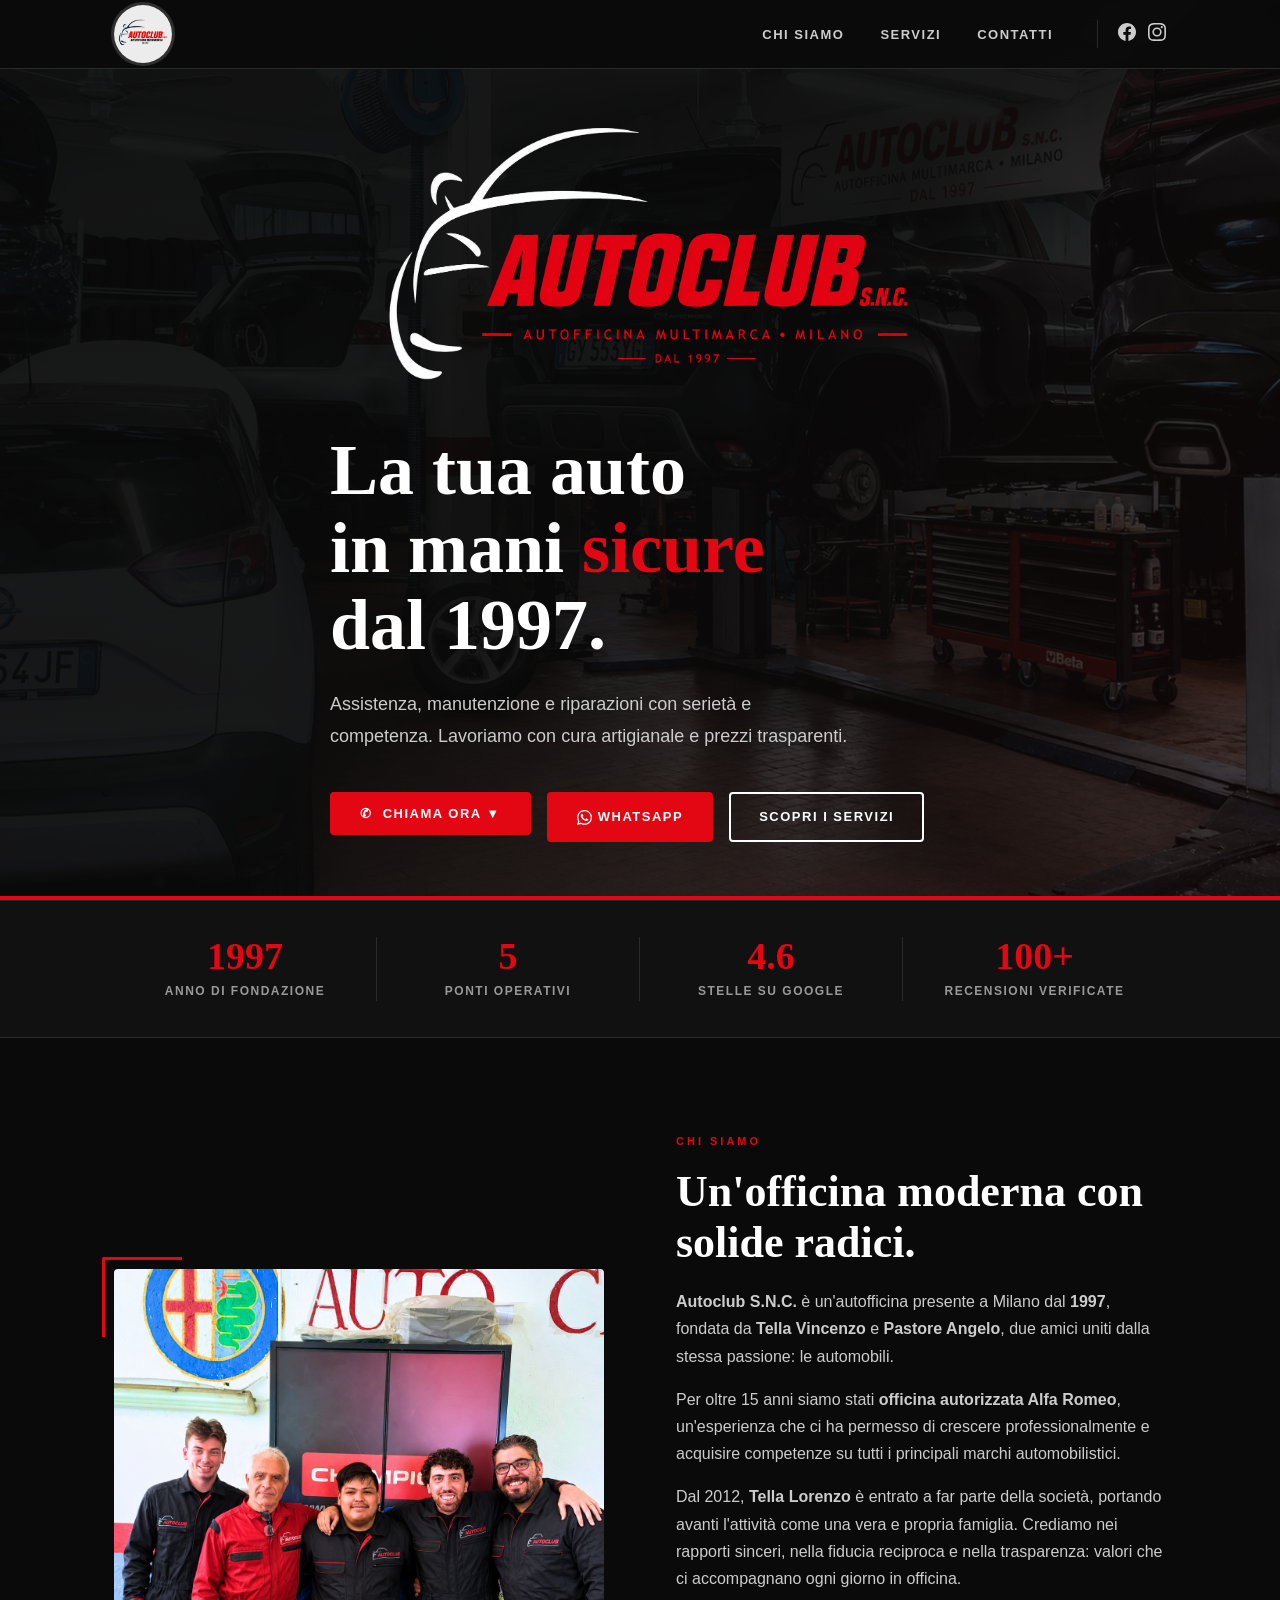
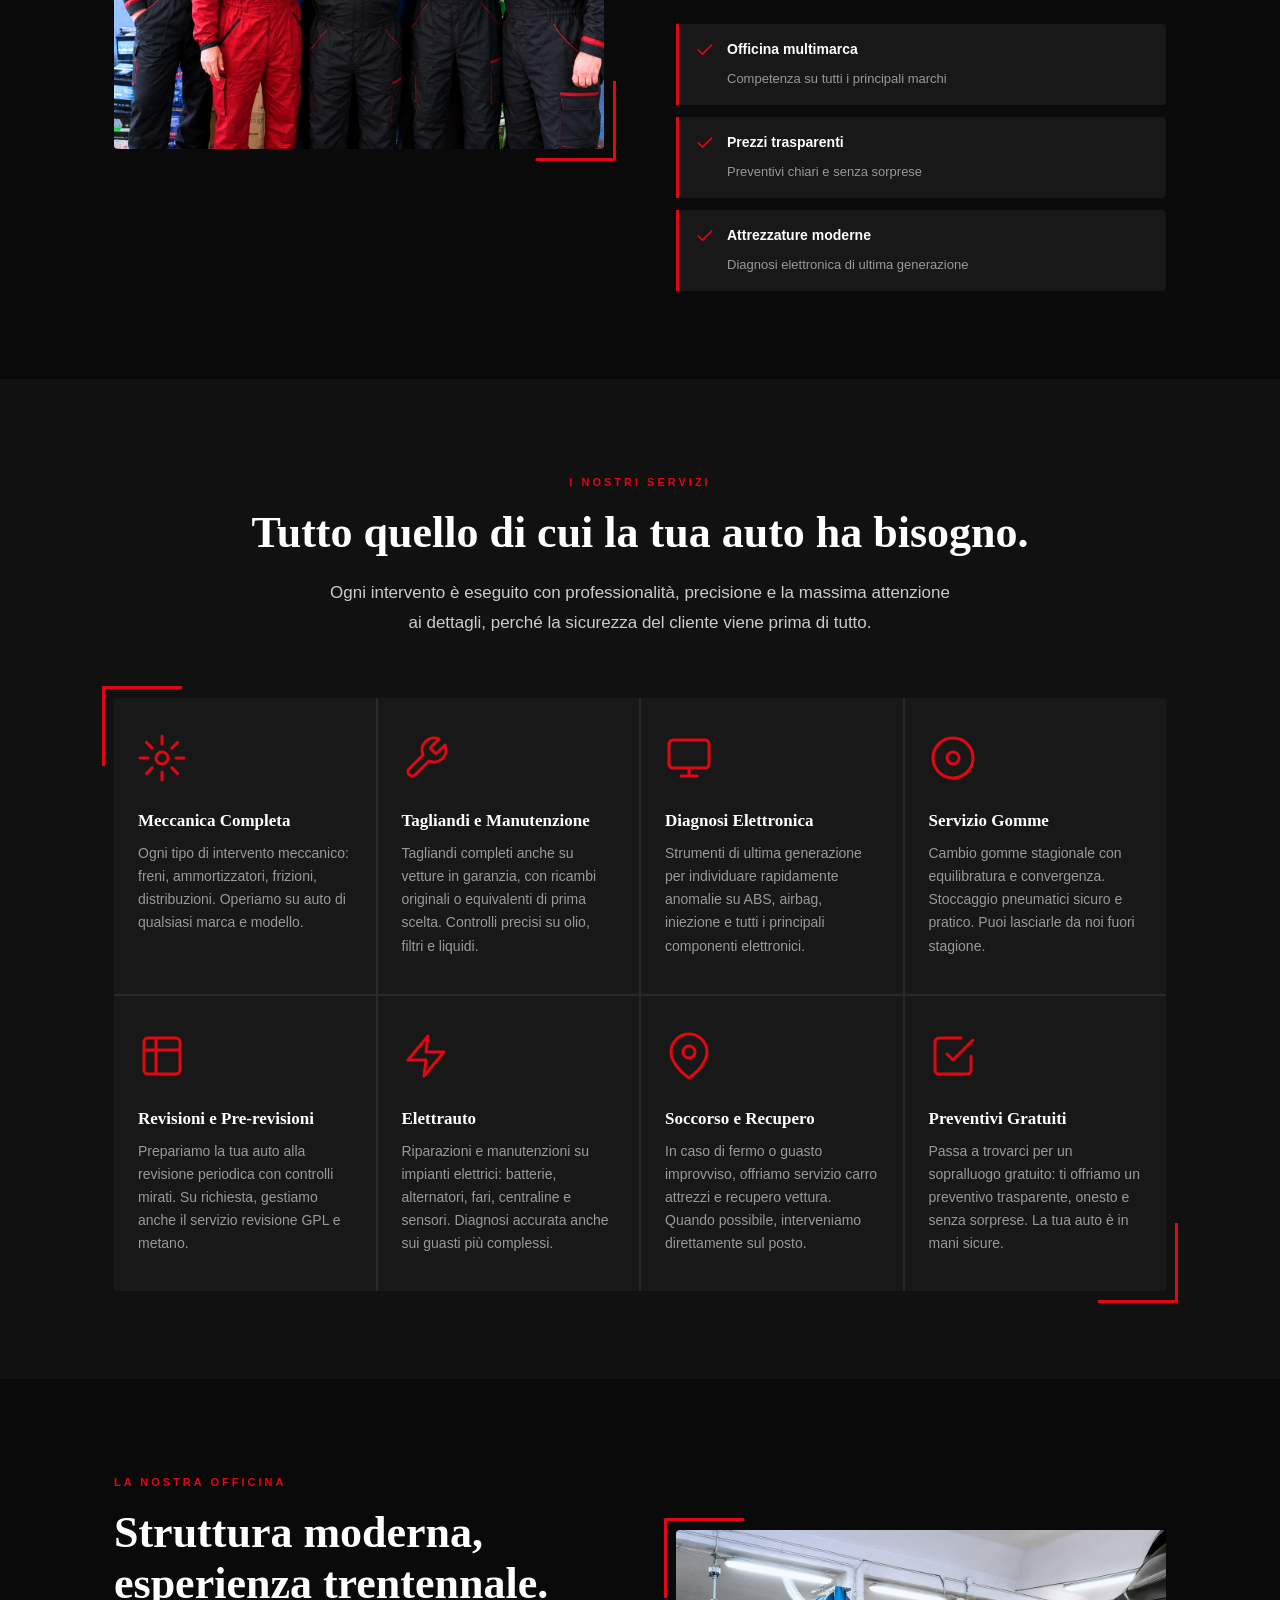
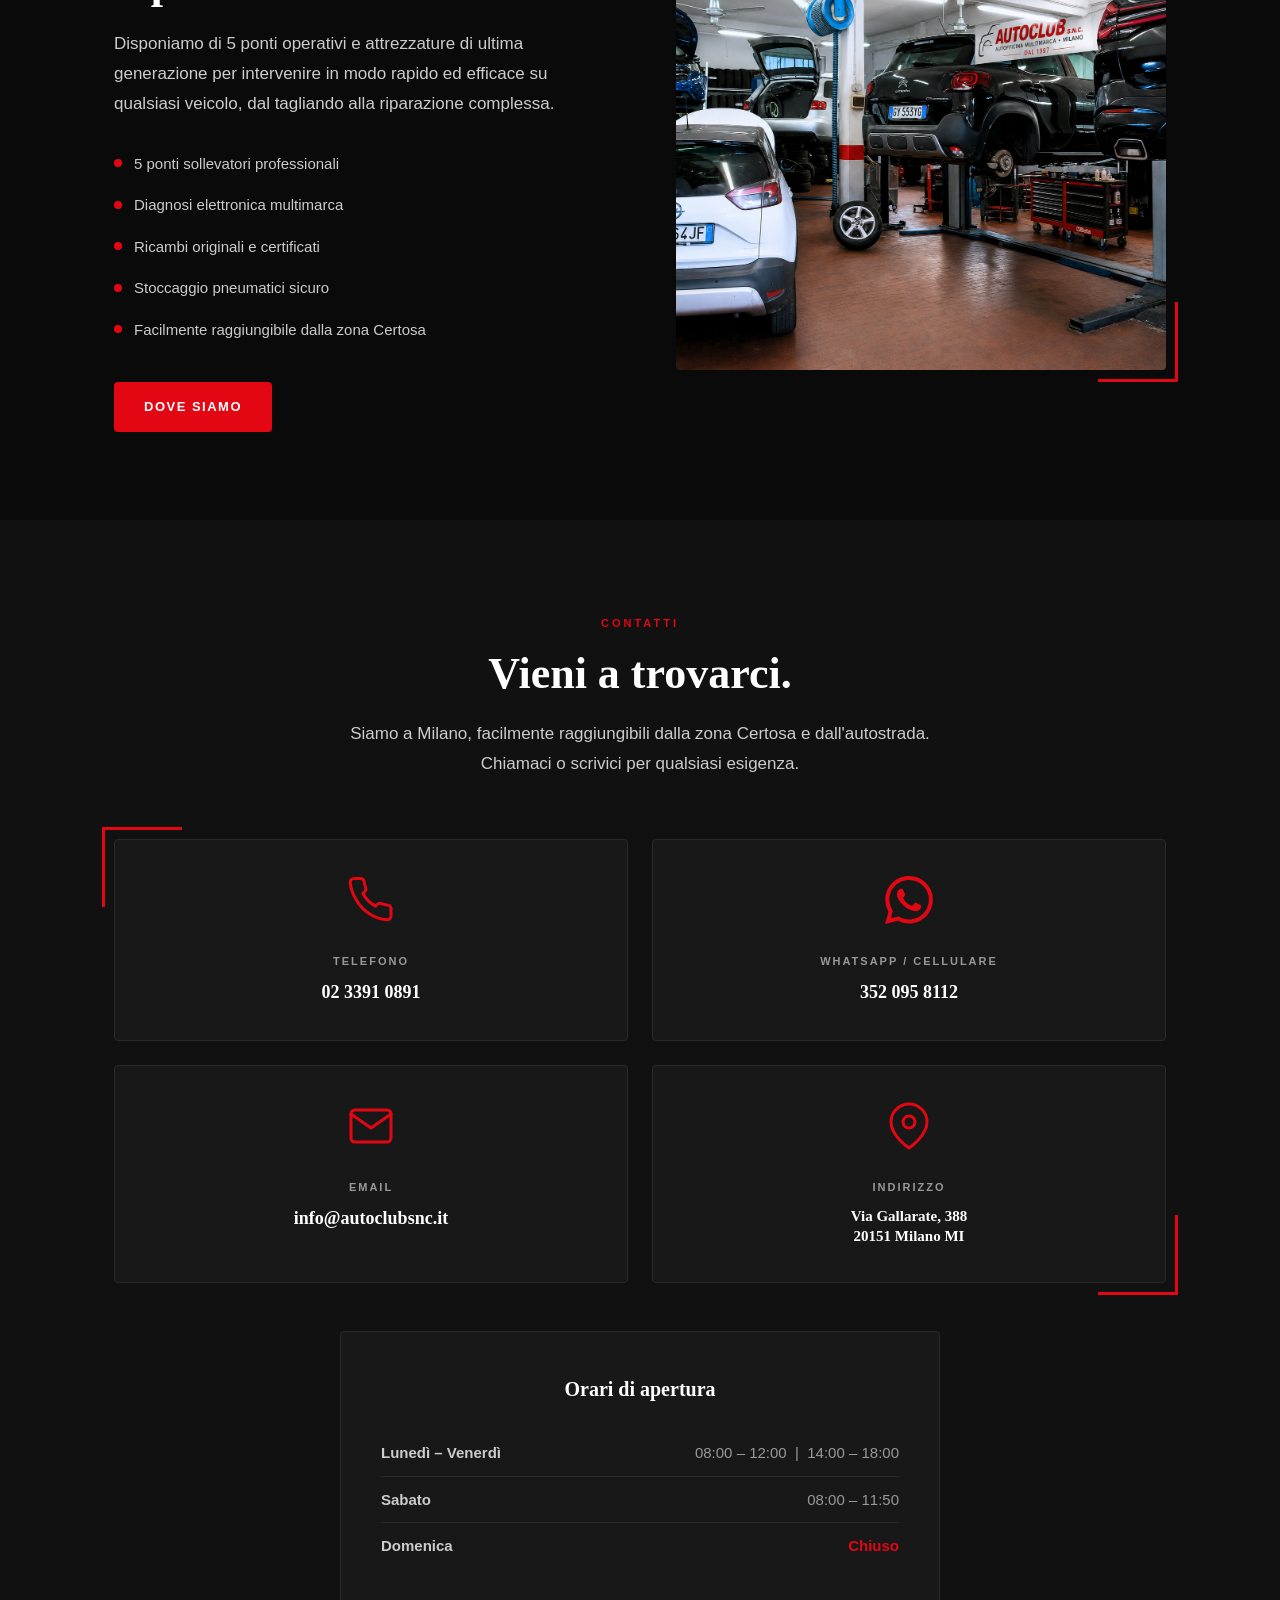
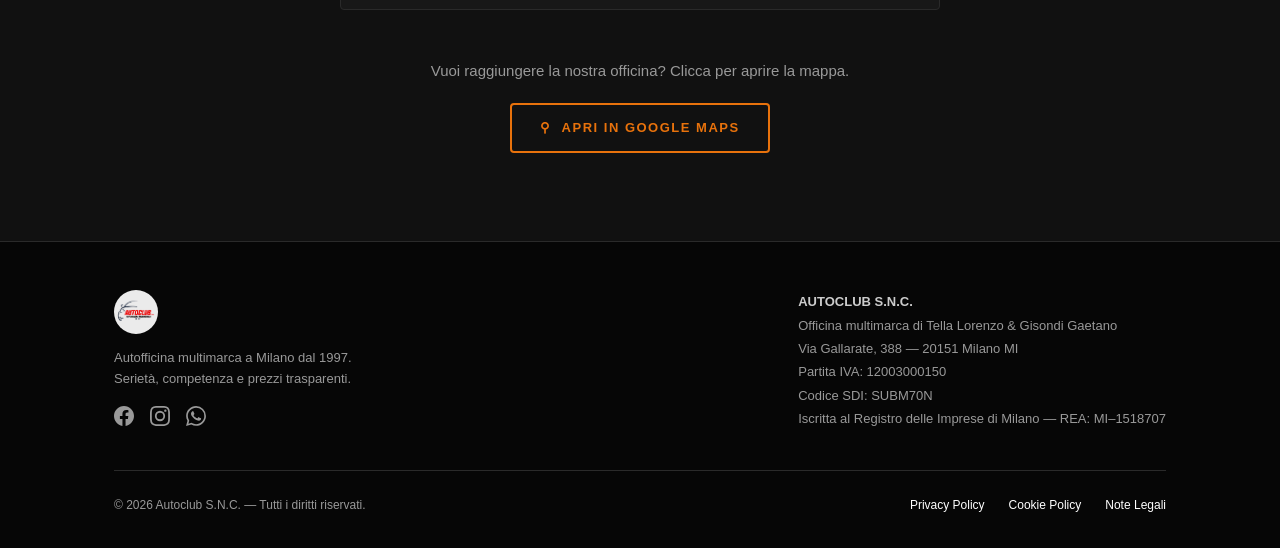
==== index.html @ 45f6fb86 "Update footer information and copyright year" ====
<!DOCTYPE html>
<html lang="it">
<head>
  <meta charset="UTF-8">
  <meta name="viewport" content="width=device-width, initial-scale=1.0">

  <meta name="description" content="Autoclub S.N.C. — Autofficina multimarca a Milano dal 1997. Meccanica, tagliandi, diagnosi elettronica, cambio gomme. Via Gallarate 388.">
  <meta name="robots" content="index, follow">

  <meta property="og:title" content="Autoclub S.N.C. — Autofficina Multimarca Milano">
  <meta property="og:description" content="Autofficina multimarca a Milano dal 1997. Tagliandi, diagnosi elettronica, revisioni e assistenza professionale.">
  <meta property="og:image" content="https://autoclubsnc.it/og-image.png">
  <meta property="og:url" content="https://autoclubsnc.it">
  <meta property="og:type" content="website">
  <meta property="og:site_name" content="Autoclub S.N.C.">

  <meta name="twitter:card" content="summary_large_image">
  <meta name="twitter:title" content="Autoclub S.N.C. — Autofficina Multimarca Milano">
  <meta name="twitter:description" content="Autofficina multimarca a Milano dal 1997. Tagliandi, diagnosi elettronica, revisioni e assistenza professionale.">
  <meta name="twitter:image" content="https://autoclubsnc.it/og-image.png">

  <title>Autoclub S.N.C. — Autofficina Multimarca Milano dal 1997</title>

  <link rel="stylesheet" href="assets/style.css">
  <link rel="icon" type="image/png" href="/favicon.png">
</head>

<body>

<!-- ===================== NAVBAR ===================== -->
<nav id="navbar">
  <div class="container nav-inner">
    <a href="#hero" class="nav-logo" aria-label="Autoclub SNC - Home">
      <img src="logo.png" alt="Autoclub SNC Logo">
    </a>
    <ul class="nav-links" id="navLinks">
      <li><a href="#chi-siamo">Chi Siamo</a></li>
      <li><a href="#servizi">Servizi</a></li>
      <li><a href="#contatti">Contatti</a></li>
      <li class="nav-social-item">
        <a href="https://www.facebook.com/autoclubsnc" target="_blank" rel="noopener noreferrer" aria-label="Facebook" class="nav-social-link">
          <svg width="18" height="18" viewBox="0 0 24 24" fill="currentColor"><path d="M24 12.073c0-6.627-5.373-12-12-12s-12 5.373-12 12c0 5.99 4.388 10.954 10.125 11.854v-8.385H7.078v-3.47h3.047V9.43c0-3.007 1.792-4.669 4.533-4.669 1.312 0 2.686.235 2.686.235v2.953H15.83c-1.491 0-1.956.925-1.956 1.874v2.25h3.328l-.532 3.47h-2.796v8.385C19.612 23.027 24 18.062 24 12.073z"/></svg>
        </a>
        <a href="https://www.instagram.com/autofficinautoclub" target="_blank" rel="noopener noreferrer" aria-label="Instagram" class="nav-social-link">
          <svg width="18" height="18" viewBox="0 0 24 24" fill="currentColor"><path d="M12 2.163c3.204 0 3.584.012 4.85.07 3.252.148 4.771 1.691 4.919 4.919.058 1.265.069 1.645.069 4.849 0 3.205-.012 3.584-.069 4.849-.149 3.225-1.664 4.771-4.919 4.919-1.266.058-1.644.07-4.85.07-3.204 0-3.584-.012-4.849-.07-3.26-.149-4.771-1.699-4.919-4.92-.058-1.265-.07-1.644-.07-4.849 0-3.204.013-3.583.07-4.849.149-3.227 1.664-4.771 4.919-4.919 1.266-.057 1.645-.069 4.849-.069zM12 0C8.741 0 8.333.014 7.053.072 2.695.272.273 2.69.073 7.052.014 8.333 0 8.741 0 12c0 3.259.014 3.668.072 4.948.2 4.358 2.618 6.78 6.98 6.98C8.333 23.986 8.741 24 12 24c3.259 0 3.668-.014 4.948-.072 4.354-.2 6.782-2.618 6.979-6.98.059-1.28.073-1.689.073-4.948 0-3.259-.014-3.667-.072-4.947-.196-4.354-2.617-6.78-6.979-6.98C15.668.014 15.259 0 12 0zm0 5.838a6.162 6.162 0 1 0 0 12.324 6.162 6.162 0 0 0 0-12.324zM12 16a4 4 0 1 1 0-8 4 4 0 0 1 0 8zm6.406-11.845a1.44 1.44 0 1 0 0 2.881 1.44 1.44 0 0 0 0-2.881z"/></svg>
        </a>
      </li>
    </ul>
    <button class="nav-toggle" id="navToggle" aria-label="Apri menu" aria-expanded="false">
      <span></span><span></span><span></span>
    </button>
  </div>
</nav>

<!-- ===================== HERO ===================== -->
<section id="hero">
  <div class="hero-bg" role="img" aria-label="Officina Autoclub SNC"></div>
  <div class="container">
    <div class="hero-content">
      <div class="hero-logo-main">
        <img src="logo_home_trasp.png" alt="Autoclub S.N.C. — Autofficina Multimarca Milano">
      </div>
      <h1 class="hero-title">
        La tua auto<br>in mani <em>sicure</em><br>dal 1997.
      </h1>
      <p class="hero-sub">
        Assistenza, manutenzione e riparazioni con serietà e competenza.
        Lavoriamo con cura artigianale e prezzi trasparenti.
      </p>
      <div class="hero-actions">
        <div class="btn-dropdown-wrap">
          <button class="btn btn-red btn-dropdown-toggle" aria-expanded="false" aria-haspopup="true">
            &#9990;&nbsp; Chiama ora &#9660;
          </button>
          <div class="btn-dropdown-menu" role="menu">
            <a href="tel:0233910891" role="menuitem">
              <svg width="14" height="14" viewBox="0 0 24 24" fill="none" stroke="currentColor" stroke-width="2"><path d="M22 16.92v3a2 2 0 0 1-2.18 2 19.79 19.79 0 0 1-8.63-3.07A19.5 19.5 0 0 1 4.69 12 19.79 19.79 0 0 1 1.61 3.39 2 2 0 0 1 3.6 1.21h3a2 2 0 0 1 2 1.72c.127.96.361 1.903.7 2.81a2 2 0 0 1-.45 2.11L7.91 8.79a16 16 0 0 0 6.29 6.29l.86-.86a2 2 0 0 1 2.11-.45c.907.339 1.85.573 2.81.7A2 2 0 0 1 22 16.92z"/></svg>
              Sede &nbsp;<span>02 3391 0891</span>
            </a>
            <a href="tel:3520958112" role="menuitem">
              <svg width="14" height="14" viewBox="0 0 24 24" fill="none" stroke="currentColor" stroke-width="2"><path d="M22 16.92v3a2 2 0 0 1-2.18 2 19.79 19.79 0 0 1-8.63-3.07A19.5 19.5 0 0 1 4.69 12 19.79 19.79 0 0 1 1.61 3.39 2 2 0 0 1 3.6 1.21h3a2 2 0 0 1 2 1.72c.127.96.361 1.903.7 2.81a2 2 0 0 1-.45 2.11L7.91 8.79a16 16 0 0 0 6.29 6.29l.86-.86a2 2 0 0 1 2.11-.45c.907.339 1.85.573 2.81.7A2 2 0 0 1 22 16.92z"/></svg>
              Cellulare &nbsp;<span>352 095 8112</span>
            </a>
          </div>
        </div>
        <a href="https://wa.me/393520958112" target="_blank" rel="noopener noreferrer" class="btn btn-red">
          <svg width="15" height="15" viewBox="0 0 24 24" fill="currentColor" style="display:inline;vertical-align:middle;margin-right:6px"><path d="M17.472 14.382c-.297-.149-1.758-.867-2.03-.967-.273-.099-.471-.148-.67.15-.197.297-.767.966-.94 1.164-.173.199-.347.223-.644.075-.297-.15-1.255-.463-2.39-1.475-.883-.788-1.48-1.761-1.653-2.059-.173-.297-.018-.458.13-.606.134-.133.298-.347.446-.52.149-.174.198-.298.298-.497.099-.198.05-.371-.025-.52-.075-.149-.669-1.612-.916-2.207-.242-.579-.487-.5-.669-.51-.173-.008-.371-.01-.57-.01-.198 0-.52.074-.792.372-.272.297-1.04 1.016-1.04 2.479 0 1.462 1.065 2.875 1.213 3.074.149.198 2.096 3.2 5.077 4.487.709.306 1.262.489 1.694.625.712.227 1.36.195 1.871.118.571-.085 1.758-.719 2.006-1.413.248-.694.248-1.289.173-1.413-.074-.124-.272-.198-.57-.347m-5.421 7.403h-.004a9.87 9.87 0 0 1-5.031-1.378l-.361-.214-3.741.982.998-3.648-.235-.374a9.86 9.86 0 0 1-1.51-5.26c.001-5.45 4.436-9.884 9.888-9.884 2.64 0 5.122 1.03 6.988 2.898a9.825 9.825 0 0 1 2.893 6.994c-.003 5.45-4.437 9.884-9.885 9.884m8.413-18.297A11.815 11.815 0 0 0 12.05 0C5.495 0 .16 5.335.157 11.892c0 2.096.547 4.142 1.588 5.945L.057 24l6.305-1.654a11.882 11.882 0 0 0 5.683 1.448h.005c6.554 0 11.89-5.335 11.893-11.893a11.821 11.821 0 0 0-3.48-8.413z"/></svg>WhatsApp
        </a>
        <a href="#servizi" class="btn btn-outline">Scopri i servizi</a>
      </div>
    </div>
  </div>
  <div class="hero-strip"></div>
</section>

<!-- ===================== STATS BAR ===================== -->
<div class="stats-bar">
  <div class="container">
    <div class="stats-grid">
      <div class="stat-item fade-in">
        <div class="stat-number">1997</div>
        <div class="stat-label">Anno di fondazione</div>
      </div>
      <div class="stat-item fade-in">
        <div class="stat-number">5</div>
        <div class="stat-label">Ponti operativi</div>
      </div>
      <div class="stat-item fade-in">
        <div class="stat-number">4.6</div>
        <div class="stat-label">Stelle su Google</div>
      </div>
      <div class="stat-item fade-in">
        <div class="stat-number">100+</div>
        <div class="stat-label">Recensioni verificate</div>
      </div>
    </div>
  </div>
</div>

<!-- ===================== CHI SIAMO ===================== -->
<section id="chi-siamo" class="section">
  <div class="container">
    <div class="chi-grid">
      <div class="chi-img fade-in">
        <img src="squadra.png" alt="Il team di Autoclub SNC" loading="lazy">
      </div>
      <div class="chi-text fade-in">
        <span class="section-label">Chi Siamo</span>
        <h2 class="section-title">Un'officina moderna con solide radici.</h2>
        <p>
          <strong>Autoclub S.N.C.</strong> è un'autofficina presente a Milano dal <strong>1997</strong>,
          fondata da <strong>Tella Vincenzo</strong> e <strong>Pastore Angelo</strong>, due amici uniti
          dalla stessa passione: le automobili.
        </p>
        <p>
          Per oltre 15 anni siamo stati <strong>officina autorizzata Alfa Romeo</strong>, un'esperienza
          che ci ha permesso di crescere professionalmente e acquisire competenze su tutti i principali
          marchi automobilistici.
        </p>
        <p>
          Dal 2012, <strong>Tella Lorenzo</strong> è entrato a far parte della società, portando avanti
          l'attività come una vera e propria famiglia. Crediamo nei rapporti sinceri, nella fiducia
          reciproca e nella trasparenza: valori che ci accompagnano ogni giorno in officina.
        </p>
        <div class="chi-highlights">
          <div class="chi-highlight">
            <svg class="servizio-icon" style="width:20px;height:20px" viewBox="0 0 24 24" fill="none" stroke="currentColor" stroke-width="2" stroke-linecap="round" stroke-linejoin="round"><polyline points="20 6 9 17 4 12"/></svg>
            <div>
              <strong>Officina multimarca</strong>
              <span>Competenza su tutti i principali marchi</span>
            </div>
          </div>
          <div class="chi-highlight">
            <svg class="servizio-icon" style="width:20px;height:20px" viewBox="0 0 24 24" fill="none" stroke="currentColor" stroke-width="2" stroke-linecap="round" stroke-linejoin="round"><polyline points="20 6 9 17 4 12"/></svg>
            <div>
              <strong>Prezzi trasparenti</strong>
              <span>Preventivi chiari e senza sorprese</span>
            </div>
          </div>
          <div class="chi-highlight">
            <svg class="servizio-icon" style="width:20px;height:20px" viewBox="0 0 24 24" fill="none" stroke="currentColor" stroke-width="2" stroke-linecap="round" stroke-linejoin="round"><polyline points="20 6 9 17 4 12"/></svg>
            <div>
              <strong>Attrezzature moderne</strong>
              <span>Diagnosi elettronica di ultima generazione</span>
            </div>
          </div>
        </div>
      </div>
    </div>
  </div>
</section>

<!-- ===================== SERVIZI ===================== -->
<section id="servizi" class="section">
  <div class="container">
    <div class="servizi-header fade-in">
      <span class="section-label">I Nostri Servizi</span>
      <h2 class="section-title">Tutto quello di cui la tua auto ha bisogno.</h2>
      <p class="section-sub">
        Ogni intervento è eseguito con professionalità, precisione e la massima attenzione ai dettagli,
        perché la sicurezza del cliente viene prima di tutto.
      </p>
    </div>
    <div class="servizi-grid-wrap">
    <div class="servizi-grid">

      <div class="servizio-card fade-in">
        <svg class="servizio-icon" viewBox="0 0 24 24" fill="none" stroke="currentColor" stroke-width="1.5" stroke-linecap="round" stroke-linejoin="round">
          <circle cx="12" cy="12" r="3"/><path d="M12 1v4M12 19v4M4.22 4.22l2.83 2.83M16.95 16.95l2.83 2.83M1 12h4M19 12h4M4.22 19.78l2.83-2.83M16.95 7.05l2.83-2.83"/>
        </svg>
        <div class="servizio-title">Meccanica Completa</div>
        <p class="servizio-desc">Ogni tipo di intervento meccanico: freni, ammortizzatori, frizioni, distribuzioni. Operiamo su auto di qualsiasi marca e modello.</p>
      </div>

      <div class="servizio-card fade-in">
        <svg class="servizio-icon" viewBox="0 0 24 24" fill="none" stroke="currentColor" stroke-width="1.5" stroke-linecap="round" stroke-linejoin="round">
          <path d="M14.7 6.3a1 1 0 0 0 0 1.4l1.6 1.6a1 1 0 0 0 1.4 0l3.77-3.77a6 6 0 0 1-7.94 7.94l-6.91 6.91a2.12 2.12 0 0 1-3-3l6.91-6.91a6 6 0 0 1 7.94-7.94l-3.76 3.76z"/>
        </svg>
        <div class="servizio-title">Tagliandi e Manutenzione</div>
        <p class="servizio-desc">Tagliandi completi anche su vetture in garanzia, con ricambi originali o equivalenti di prima scelta. Controlli precisi su olio, filtri e liquidi.</p>
      </div>

      <div class="servizio-card fade-in">
        <svg class="servizio-icon" viewBox="0 0 24 24" fill="none" stroke="currentColor" stroke-width="1.5" stroke-linecap="round" stroke-linejoin="round">
          <rect x="2" y="3" width="20" height="14" rx="2"/><path d="M8 21h8M12 17v4"/>
        </svg>
        <div class="servizio-title">Diagnosi Elettronica</div>
        <p class="servizio-desc">Strumenti di ultima generazione per individuare rapidamente anomalie su ABS, airbag, iniezione e tutti i principali componenti elettronici.</p>
      </div>

      <div class="servizio-card fade-in">
        <svg class="servizio-icon" viewBox="0 0 24 24" fill="none" stroke="currentColor" stroke-width="1.5" stroke-linecap="round" stroke-linejoin="round">
          <circle cx="12" cy="12" r="10"/><circle cx="12" cy="12" r="3"/>
        </svg>
        <div class="servizio-title">Servizio Gomme</div>
        <p class="servizio-desc">Cambio gomme stagionale con equilibratura e convergenza. Stoccaggio pneumatici sicuro e pratico. Puoi lasciarle da noi fuori stagione.</p>
      </div>

      <div class="servizio-card fade-in">
        <svg class="servizio-icon" viewBox="0 0 24 24" fill="none" stroke="currentColor" stroke-width="1.5" stroke-linecap="round" stroke-linejoin="round">
          <path d="M9 3H5a2 2 0 0 0-2 2v4m6-6h10a2 2 0 0 1 2 2v4M9 3v18m0 0h10a2 2 0 0 0 2-2V9M9 21H5a2 2 0 0 1-2-2V9m0 0h18"/>
        </svg>
        <div class="servizio-title">Revisioni e Pre-revisioni</div>
        <p class="servizio-desc">Prepariamo la tua auto alla revisione periodica con controlli mirati. Su richiesta, gestiamo anche il servizio revisione GPL e metano.</p>
      </div>

      <div class="servizio-card fade-in">
        <svg class="servizio-icon" viewBox="0 0 24 24" fill="none" stroke="currentColor" stroke-width="1.5" stroke-linecap="round" stroke-linejoin="round">
          <path d="M13 2L3 14h9l-1 8 10-12h-9l1-8z"/>
        </svg>
        <div class="servizio-title">Elettrauto</div>
        <p class="servizio-desc">Riparazioni e manutenzioni su impianti elettrici: batterie, alternatori, fari, centraline e sensori. Diagnosi accurata anche sui guasti più complessi.</p>
      </div>

      <div class="servizio-card fade-in">
        <svg class="servizio-icon" viewBox="0 0 24 24" fill="none" stroke="currentColor" stroke-width="1.5" stroke-linecap="round" stroke-linejoin="round">
          <path d="M21 10c0 7-9 13-9 13s-9-6-9-13a9 9 0 0 1 18 0z"/><circle cx="12" cy="10" r="3"/>
        </svg>
        <div class="servizio-title">Soccorso e Recupero</div>
        <p class="servizio-desc">In caso di fermo o guasto improvviso, offriamo servizio carro attrezzi e recupero vettura. Quando possibile, interveniamo direttamente sul posto.</p>
      </div>

      <div class="servizio-card fade-in">
        <svg class="servizio-icon" viewBox="0 0 24 24" fill="none" stroke="currentColor" stroke-width="1.5" stroke-linecap="round" stroke-linejoin="round">
          <path d="M9 11l3 3L22 4"/><path d="M21 12v7a2 2 0 0 1-2 2H5a2 2 0 0 1-2-2V5a2 2 0 0 1 2-2h11"/>
        </svg>
        <div class="servizio-title">Preventivi Gratuiti</div>
        <p class="servizio-desc">Passa a trovarci per un sopralluogo gratuito: ti offriamo un preventivo trasparente, onesto e senza sorprese. La tua auto è in mani sicure.</p>
      </div>

    </div>
    </div><!-- /servizi-grid-wrap -->
  </div>
</section>
<section id="officina" class="section">
  <div class="container">
    <div class="officina-grid">
      <div class="officina-text fade-in">
        <span class="section-label">La Nostra Officina</span>
        <h2 class="section-title">Struttura moderna, esperienza trentennale.</h2>
        <p class="section-sub">
          Disponiamo di 5 ponti operativi e attrezzature di ultima generazione per intervenire
          in modo rapido ed efficace su qualsiasi veicolo, dal tagliando alla riparazione complessa.
        </p>
        <ul class="feature-list">
          <li class="feature-item"><span class="feature-dot"></span>5 ponti sollevatori professionali</li>
          <li class="feature-item"><span class="feature-dot"></span>Diagnosi elettronica multimarca</li>
          <li class="feature-item"><span class="feature-dot"></span>Ricambi originali e certificati</li>
          <li class="feature-item"><span class="feature-dot"></span>Stoccaggio pneumatici sicuro</li>
          <li class="feature-item"><span class="feature-dot"></span>Facilmente raggiungibile dalla zona Certosa</li>
        </ul>
        <a href="#contatti" class="btn btn-red">Dove siamo</a>
      </div>
      <div class="officina-img fade-in">
        <img src="officina1.png" alt="Interno dell'officina Autoclub SNC" loading="lazy">
      </div>
    </div>
  </div>
</section>

<!-- ===================== CONTATTI ===================== -->
<section id="contatti" class="section">
  <div class="container">
    <div class="contatti-header fade-in">
      <span class="section-label">Contatti</span>
      <h2 class="section-title">Vieni a trovarci.</h2>
      <p class="section-sub" style="margin:0 auto">
        Siamo a Milano, facilmente raggiungibili dalla zona Certosa e dall'autostrada.
        Chiamaci o scrivici per qualsiasi esigenza.
      </p>
    </div>

    <div class="contatti-grid-wrap">
    <div class="contatti-grid contatti-grid-4">
      <div class="contatto-card fade-in">
        <svg class="contatto-icon" viewBox="0 0 24 24" fill="none" stroke="currentColor" stroke-width="1.5" stroke-linecap="round" stroke-linejoin="round">
          <path d="M22 16.92v3a2 2 0 0 1-2.18 2 19.79 19.79 0 0 1-8.63-3.07A19.5 19.5 0 0 1 4.69 12 19.79 19.79 0 0 1 1.61 3.39 2 2 0 0 1 3.6 1.21h3a2 2 0 0 1 2 1.72c.127.96.361 1.903.7 2.81a2 2 0 0 1-.45 2.11L7.91 8.79a16 16 0 0 0 6.29 6.29l.86-.86a2 2 0 0 1 2.11-.45c.907.339 1.85.573 2.81.7A2 2 0 0 1 22 16.92z"/>
        </svg>
        <div class="contatto-label">Telefono</div>
        <div class="contatto-value">
          <a href="tel:0233910891">02 3391 0891</a>
        </div>
      </div>

      <div class="contatto-card fade-in">
        <svg class="contatto-icon" viewBox="0 0 24 24" fill="currentColor">
          <path d="M17.472 14.382c-.297-.149-1.758-.867-2.03-.967-.273-.099-.471-.148-.67.15-.197.297-.767.966-.94 1.164-.173.199-.347.223-.644.075-.297-.15-1.255-.463-2.39-1.475-.883-.788-1.48-1.761-1.653-2.059-.173-.297-.018-.458.13-.606.134-.133.298-.347.446-.52.149-.174.198-.298.298-.497.099-.198.05-.371-.025-.52-.075-.149-.669-1.612-.916-2.207-.242-.579-.487-.5-.669-.51-.173-.008-.371-.01-.57-.01-.198 0-.52.074-.792.372-.272.297-1.04 1.016-1.04 2.479 0 1.462 1.065 2.875 1.213 3.074.149.198 2.096 3.2 5.077 4.487.709.306 1.262.489 1.694.625.712.227 1.36.195 1.871.118.571-.085 1.758-.719 2.006-1.413.248-.694.248-1.289.173-1.413-.074-.124-.272-.198-.57-.347m-5.421 7.403h-.004a9.87 9.87 0 0 1-5.031-1.378l-.361-.214-3.741.982.998-3.648-.235-.374a9.86 9.86 0 0 1-1.51-5.26c.001-5.45 4.436-9.884 9.888-9.884 2.64 0 5.122 1.03 6.988 2.898a9.825 9.825 0 0 1 2.893 6.994c-.003 5.45-4.437 9.884-9.885 9.884m8.413-18.297A11.815 11.815 0 0 0 12.05 0C5.495 0 .16 5.335.157 11.892c0 2.096.547 4.142 1.588 5.945L.057 24l6.305-1.654a11.882 11.882 0 0 0 5.683 1.448h.005c6.554 0 11.89-5.335 11.893-11.893a11.821 11.821 0 0 0-3.48-8.413z"/>
        </svg>
        <div class="contatto-label">WhatsApp / Cellulare</div>
        <div class="contatto-value">
          <a href="https://wa.me/393520958112" target="_blank" rel="noopener noreferrer">352 095 8112</a>
        </div>
      </div>

      <div class="contatto-card fade-in">
        <svg class="contatto-icon" viewBox="0 0 24 24" fill="none" stroke="currentColor" stroke-width="1.5" stroke-linecap="round" stroke-linejoin="round">
          <path d="M4 4h16c1.1 0 2 .9 2 2v12c0 1.1-.9 2-2 2H4c-1.1 0-2-.9-2-2V6c0-1.1.9-2 2-2z"/><polyline points="22,6 12,13 2,6"/>
        </svg>
        <div class="contatto-label">Email</div>
        <div class="contatto-value">
          <a href="mailto:info@autoclubsnc.it">info@autoclubsnc.it</a>
        </div>
      </div>

      <div class="contatto-card fade-in">
        <svg class="contatto-icon" viewBox="0 0 24 24" fill="none" stroke="currentColor" stroke-width="1.5" stroke-linecap="round" stroke-linejoin="round">
          <path d="M21 10c0 7-9 13-9 13s-9-6-9-13a9 9 0 0 1 18 0z"/><circle cx="12" cy="10" r="3"/>
        </svg>
        <div class="contatto-label">Indirizzo</div>
        <div class="contatto-value" style="font-size:15px">Via Gallarate, 388<br>20151 Milano MI</div>
      </div>
    </div>
    </div><!-- /contatti-grid-wrap -->

    <div class="orari-box fade-in">
      <h3>Orari di apertura</h3>
      <div class="orario-row">
        <span class="orario-giorno">Lunedì – Venerdì</span>
        <span class="orario-ora">08:00 – 12:00 &nbsp;|&nbsp; 14:00 – 18:00</span>
      </div>
      <div class="orario-row">
        <span class="orario-giorno">Sabato</span>
        <span class="orario-ora">08:00 – 11:50</span>
      </div>
      <div class="orario-row">
        <span class="orario-giorno">Domenica</span>
        <span class="orario-chiuso">Chiuso</span>
      </div>
    </div>

    <div class="maps-cta fade-in">
      <p>Vuoi raggiungere la nostra officina? Clicca per aprire la mappa.</p>
      <a href="https://maps.google.com/?q=Autoclub+S.N.C.,+Via+Gallarate+388,+20151+Milano+MI"
         target="_blank" rel="noopener noreferrer" class="btn btn-maps">
        &#9906;&nbsp; Apri in Google Maps
      </a>
    </div>

  </div>
</section>

<!-- ===================== FOOTER ===================== -->
<footer id="footer">
  <div class="container">
    <div class="footer-top">
      <div class="footer-brand">
        <img src="logo.png" alt="Autoclub SNC">
        <p>Autofficina multimarca a Milano dal 1997. Serietà, competenza e prezzi trasparenti.</p>
        <div class="footer-social">
          <a href="https://www.facebook.com/autoclubsnc" target="_blank" rel="noopener noreferrer" aria-label="Facebook" class="footer-social-link">
            <svg width="20" height="20" viewBox="0 0 24 24" fill="currentColor"><path d="M24 12.073c0-6.627-5.373-12-12-12s-12 5.373-12 12c0 5.99 4.388 10.954 10.125 11.854v-8.385H7.078v-3.47h3.047V9.43c0-3.007 1.792-4.669 4.533-4.669 1.312 0 2.686.235 2.686.235v2.953H15.83c-1.491 0-1.956.925-1.956 1.874v2.25h3.328l-.532 3.47h-2.796v8.385C19.612 23.027 24 18.062 24 12.073z"/></svg>
          </a>
          <a href="https://www.instagram.com/autofficinautoclub" target="_blank" rel="noopener noreferrer" aria-label="Instagram" class="footer-social-link">
            <svg width="20" height="20" viewBox="0 0 24 24" fill="currentColor"><path d="M12 2.163c3.204 0 3.584.012 4.85.07 3.252.148 4.771 1.691 4.919 4.919.058 1.265.069 1.645.069 4.849 0 3.205-.012 3.584-.069 4.849-.149 3.225-1.664 4.771-4.919 4.919-1.266.058-1.644.07-4.85.07-3.204 0-3.584-.012-4.849-.07-3.26-.149-4.771-1.699-4.919-4.92-.058-1.265-.07-1.644-.07-4.849 0-3.204.013-3.583.07-4.849.149-3.227 1.664-4.771 4.919-4.919 1.266-.057 1.645-.069 4.849-.069zM12 0C8.741 0 8.333.014 7.053.072 2.695.272.273 2.69.073 7.052.014 8.333 0 8.741 0 12c0 3.259.014 3.668.072 4.948.2 4.358 2.618 6.78 6.98 6.98C8.333 23.986 8.741 24 12 24c3.259 0 3.668-.014 4.948-.072 4.354-.2 6.782-2.618 6.979-6.98.059-1.28.073-1.689.073-4.948 0-3.259-.014-3.667-.072-4.947-.196-4.354-2.617-6.78-6.979-6.98C15.668.014 15.259 0 12 0zm0 5.838a6.162 6.162 0 1 0 0 12.324 6.162 6.162 0 0 0 0-12.324zM12 16a4 4 0 1 1 0-8 4 4 0 0 1 0 8zm6.406-11.845a1.44 1.44 0 1 0 0 2.881 1.44 1.44 0 0 0 0-2.881z"/></svg>
          </a>
          <a href="https://wa.me/393520958112" target="_blank" rel="noopener noreferrer" aria-label="WhatsApp" class="footer-social-link">
            <svg width="20" height="20" viewBox="0 0 24 24" fill="currentColor"><path d="M17.472 14.382c-.297-.149-1.758-.867-2.03-.967-.273-.099-.471-.148-.67.15-.197.297-.767.966-.94 1.164-.173.199-.347.223-.644.075-.297-.15-1.255-.463-2.39-1.475-.883-.788-1.48-1.761-1.653-2.059-.173-.297-.018-.458.13-.606.134-.133.298-.347.446-.52.149-.174.198-.298.298-.497.099-.198.05-.371-.025-.52-.075-.149-.669-1.612-.916-2.207-.242-.579-.487-.5-.669-.51-.173-.008-.371-.01-.57-.01-.198 0-.52.074-.792.372-.272.297-1.04 1.016-1.04 2.479 0 1.462 1.065 2.875 1.213 3.074.149.198 2.096 3.2 5.077 4.487.709.306 1.262.489 1.694.625.712.227 1.36.195 1.871.118.571-.085 1.758-.719 2.006-1.413.248-.694.248-1.289.173-1.413-.074-.124-.272-.198-.57-.347m-5.421 7.403h-.004a9.87 9.87 0 0 1-5.031-1.378l-.361-.214-3.741.982.998-3.648-.235-.374a9.86 9.86 0 0 1-1.51-5.26c.001-5.45 4.436-9.884 9.888-9.884 2.64 0 5.122 1.03 6.988 2.898a9.825 9.825 0 0 1 2.893 6.994c-.003 5.45-4.437 9.884-9.885 9.884m8.413-18.297A11.815 11.815 0 0 0 12.05 0C5.495 0 .16 5.335.157 11.892c0 2.096.547 4.142 1.588 5.945L.057 24l6.305-1.654a11.882 11.882 0 0 0 5.683 1.448h.005c6.554 0 11.89-5.335 11.893-11.893a11.821 11.821 0 0 0-3.48-8.413z"/></svg>
          </a>
        </div>
      </div>
      <div class="footer-legal-info">
        <p>
          <strong>AUTOCLUB S.N.C.</strong><br>
          Officina multimarca di Tella Lorenzo &amp; Gisondi Gaetano<br>
          Via Gallarate, 388 — 20151 Milano MI<br>
          Partita IVA: 12003000150<br>
          Codice SDI: SUBM70N<br>
          Iscritta al Registro delle Imprese di Milano — REA: MI–1518707
        </p>
      </div>
    </div>
    <div class="footer-bottom">
      <p class="footer-copy">&copy; 2026 Autoclub S.N.C. — Tutti i diritti riservati.</p>
      <nav class="footer-links" aria-label="Link legali">
        <a href="privacy.html">Privacy Policy</a>
        <a href="cookie.html">Cookie Policy</a>
        <a href="note-legali.html">Note Legali</a>
      </nav>
    </div>
  </div>
</footer>

<!-- ===================== JS ===================== -->
<script>
  // --- Dropdown chiama ora ---
  const dropToggle = document.querySelector('.btn-dropdown-toggle');
  const dropMenu = document.querySelector('.btn-dropdown-menu');
  if (dropToggle && dropMenu) {
    dropToggle.addEventListener('click', (e) => {
      e.stopPropagation();
      const open = dropMenu.classList.toggle('open');
      dropToggle.setAttribute('aria-expanded', open);
    });
    document.addEventListener('click', () => {
      dropMenu.classList.remove('open');
      dropToggle.setAttribute('aria-expanded', false);
    });
  }

  // --- Mobile menu toggle ---
  const toggle = document.getElementById('navToggle');
  const navLinks = document.getElementById('navLinks');
  toggle.addEventListener('click', () => {
    const open = navLinks.classList.toggle('open');
    toggle.setAttribute('aria-expanded', open);
  });

  // Close menu on link click
  navLinks.querySelectorAll('a').forEach(a => {
    a.addEventListener('click', () => {
      navLinks.classList.remove('open');
      toggle.setAttribute('aria-expanded', false);
    });
  });

  // --- Active nav link on scroll ---
  const sections = document.querySelectorAll('section[id]');
  const links = navLinks.querySelectorAll('a[href^="#"]');
  const observer = new IntersectionObserver(entries => {
    entries.forEach(e => {
      if (e.isIntersecting) {
        links.forEach(l => l.classList.remove('active'));
        const active = navLinks.querySelector(`a[href="#${e.target.id}"]`);
        if (active) active.classList.add('active');
      }
    });
  }, { threshold: 0.4 });
  sections.forEach(s => observer.observe(s));

  // --- Scroll fade-in ---
  const fader = new IntersectionObserver(entries => {
    entries.forEach(e => {
      if (e.isIntersecting) {
        e.target.classList.add('visible');
        fader.unobserve(e.target);
      }
    });
  }, { threshold: 0.12 });
  document.querySelectorAll('.fade-in').forEach(el => fader.observe(el));
</script>

</body>
</html>
---- assets/style.css ----
/* ============================================================
   AUTOCLUB SNC — Stylesheet
   Palette: #0a0a0a (bg), #E30613 (rosso), #ffffff (testo)
   ============================================================ */

/* ---------- Reset & Base ---------- */
*, *::before, *::after { box-sizing: border-box; margin: 0; padding: 0; }

:root {
  --red:      #E30613;
  --red-dark: #b50010;
  --black:    #0a0a0a;
  --dark:     #111111;
  --card:     #181818;
  --border:   #2a2a2a;
  --white:    #ffffff;
  --gray:     #999999;
  --light:    #cccccc;
  --font-head: 'Georgia', 'Times New Roman', serif;
  --font-body: 'Trebuchet MS', 'Segoe UI', sans-serif;
  --radius:   4px;
  --shadow:   0 4px 24px rgba(0,0,0,0.5);
}

html { scroll-behavior: smooth; }

body {
  background: var(--black);
  color: var(--white);
  font-family: var(--font-body);
  font-size: 16px;
  line-height: 1.7;
  -webkit-font-smoothing: antialiased;
}

img { max-width: 100%; display: block; }
a { color: inherit; text-decoration: none; }

/* ---------- Utility ---------- */
.container {
  max-width: 1100px;
  margin: 0 auto;
  padding: 0 24px;
}

.section {
  padding: 88px 0;
}

.section-label {
  display: inline-block;
  font-size: 11px;
  font-weight: 700;
  letter-spacing: 3px;
  text-transform: uppercase;
  color: var(--red);
  margin-bottom: 16px;
}

.section-title {
  font-family: var(--font-head);
  font-size: clamp(28px, 4vw, 44px);
  font-weight: 700;
  line-height: 1.15;
  color: var(--white);
  margin-bottom: 20px;
}

.section-sub {
  font-size: 17px;
  color: var(--light);
  max-width: 620px;
  line-height: 1.75;
}

/* Dropdown chiama ora */
.btn-dropdown-wrap {
  position: relative;
  display: inline-block;
}

.btn-dropdown-toggle {
  cursor: pointer;
  border: none;
  font-family: var(--font-body);
}

.btn-dropdown-menu {
  display: none;
  position: absolute;
  top: calc(100% + 8px);
  left: 0;
  min-width: 220px;
  background: var(--dark);
  border: 1px solid var(--border);
  border-radius: var(--radius);
  overflow: hidden;
  z-index: 100;
  box-shadow: var(--shadow);
}

.btn-dropdown-menu.open {
  display: block;
}

.btn-dropdown-menu a {
  display: flex;
  align-items: center;
  gap: 10px;
  padding: 14px 18px;
  font-size: 13px;
  font-weight: 600;
  color: var(--light);
  border-bottom: 1px solid var(--border);
  transition: background 0.2s, color 0.2s;
}

.btn-dropdown-menu a:last-child { border-bottom: none; }

.btn-dropdown-menu a span {
  color: var(--gray);
  font-weight: 400;
}

.btn-dropdown-menu a:hover {
  background: var(--card);
  color: var(--white);
}

/* Contatti grid 2x2 */
.contatti-grid-4 {
  grid-template-columns: repeat(2, 1fr);
}

/* Footer testi bianchi */
.nav-social-item {
  display: flex;
  align-items: center;
  gap: 12px;
  margin-left: 8px;
  padding-left: 20px;
  border-left: 1px solid var(--border);
}

.nav-social-link {
  color: var(--gray);
  transition: color 0.2s;
  display: flex;
  align-items: center;
}

.nav-social-link:hover { color: var(--white); }

/* 4-col contacts grid */
.contatti-grid-4 {
  grid-template-columns: repeat(4, 1fr);
}

/* Footer social icons */
.footer-social {
  display: flex;
  gap: 16px;
  margin-top: 16px;
}

.footer-social-link {
  color: var(--gray);
  transition: color 0.2s, transform 0.2s;
  display: flex;
  align-items: center;
}

.footer-social-link:hover {
  color: var(--white);
  transform: translateY(-2px);
}

/* ---------- Navbar ---------- */
#navbar {
  position: fixed;
  top: 0; left: 0; right: 0;
  z-index: 1000;
  background: rgba(10,10,10,0.92);
  backdrop-filter: blur(12px);
  -webkit-backdrop-filter: blur(12px);
  border-bottom: 1px solid var(--border);
  transition: background 0.3s;
}

.nav-inner {
  display: flex;
  align-items: center;
  justify-content: space-between;
  height: 68px;
}

.nav-logo img {
  height: 58px;
  width: auto;
  border-radius: 50%;
  background: rgba(255,255,255,0.92);
  padding: 4px;
  box-shadow: 0 0 0 3px rgba(255,255,255,0.15);
}

.nav-links {
  display: flex;
  gap: 36px;
  list-style: none;
}

.nav-links a {
  font-size: 13px;
  font-weight: 600;
  letter-spacing: 1.5px;
  text-transform: uppercase;
  color: var(--light);
  transition: color 0.2s;
  position: relative;
  padding-bottom: 4px;
}

.nav-links a::after {
  content: '';
  position: absolute;
  bottom: 0; left: 0;
  width: 0; height: 2px;
  background: var(--red);
  transition: width 0.25s;
}

.nav-links a:hover,
.nav-links a.active {
  color: var(--white);
}

.nav-links a:hover::after,
.nav-links a.active::after {
  width: 100%;
}

/* CTA button */
.btn {
  display: inline-block;
  padding: 12px 28px;
  font-size: 13px;
  font-weight: 700;
  letter-spacing: 1.5px;
  text-transform: uppercase;
  border-radius: var(--radius);
  transition: background 0.2s, color 0.2s, transform 0.15s;
  cursor: pointer;
}

.btn-red {
  background: var(--red);
  color: var(--white);
  border: 2px solid var(--red);
}

.btn-red:hover {
  background: var(--red-dark);
  border-color: var(--red-dark);
  transform: translateY(-1px);
}

.btn-maps {
  background: transparent;
  color: #E8720C;
  border: 2px solid #E8720C;
}

.btn-maps:hover {
  background: #E8720C;
  color: var(--white);
  transform: translateY(-1px);
}

.btn-outline {
  background: transparent;
  color: var(--white);
  border: 2px solid var(--white);
}

.btn-outline:hover {
  background: var(--white);
  color: var(--black);
  transform: translateY(-1px);
}

/* Hamburger */
.nav-toggle {
  display: none;
  flex-direction: column;
  gap: 5px;
  background: none;
  border: none;
  cursor: pointer;
  padding: 4px;
}

.nav-toggle span {
  display: block;
  width: 26px;
  height: 2px;
  background: var(--white);
  border-radius: 2px;
  transition: transform 0.3s, opacity 0.3s;
}

/* ---------- Hero ---------- */
#hero {
  position: relative;
  min-height: 100vh;
  display: flex;
  align-items: center;
  overflow: hidden;
  background: var(--black);
}

.hero-bg {
  position: absolute;
  inset: 0;
  background-image: url('../officina1.png');
  background-size: cover;
  background-position: center;
  opacity: 0.42;
  filter: grayscale(30%);
}

.hero-bg::after {
  content: '';
  position: absolute;
  inset: 0;
  background: linear-gradient(135deg, rgba(10,10,10,0.85) 50%, rgba(227,6,19,0.12) 100%);
}

.hero-content {
  position: relative;
  z-index: 1;
  padding-top: 40px;
  max-width: 800px;
}

.hero-logo-main {
  margin-bottom: 24px;
}

.hero-logo-main img {
  height: auto;
  width: clamp(320px, 52vw, 620px);
  display: block;
}

.hero-tag {
  display: inline-flex;
  align-items: center;
  gap: 10px;
  font-size: 11px;
  font-weight: 700;
  letter-spacing: 3px;
  text-transform: uppercase;
  color: var(--red);
  margin-bottom: 24px;
}

.hero-tag::before {
  content: '';
  display: block;
  width: 32px;
  height: 2px;
  background: var(--red);
}

.hero-title {
  font-family: var(--font-head);
  font-size: clamp(36px, 6vw, 72px);
  font-weight: 700;
  line-height: 1.08;
  color: var(--white);
  margin-bottom: 24px;
}

.hero-title em {
  font-style: normal;
  color: var(--red);
}

.hero-sub {
  font-size: 18px;
  color: var(--light);
  max-width: 520px;
  line-height: 1.75;
  margin-bottom: 40px;
}

.hero-actions {
  display: flex;
  gap: 16px;
  flex-wrap: wrap;
}

.hero-strip {
  position: absolute;
  bottom: 0; left: 0; right: 0;
  height: 4px;
  background: var(--red);
}

/* ---------- Stats bar ---------- */
.stats-bar {
  background: var(--dark);
  border-top: 1px solid var(--border);
  border-bottom: 1px solid var(--border);
  padding: 36px 0;
}

.stats-grid {
  display: grid;
  grid-template-columns: repeat(4, 1fr);
  gap: 0;
}

.stat-item {
  text-align: center;
  padding: 0 24px;
  border-right: 1px solid var(--border);
}

.stat-item:last-child { border-right: none; }

.stat-number {
  font-family: var(--font-head);
  font-size: 38px;
  font-weight: 700;
  color: var(--red);
  line-height: 1;
  margin-bottom: 6px;
}

.stat-label {
  font-size: 12px;
  font-weight: 600;
  letter-spacing: 1.5px;
  text-transform: uppercase;
  color: var(--gray);
}

/* Cornici rosse decorative */
.officina-img {
  position: relative;
}

.officina-img::before {
  content: '';
  position: absolute;
  top: -12px; left: -12px;
  width: 80px; height: 80px;
  border-top: 3px solid var(--red);
  border-left: 3px solid var(--red);
  border-radius: 2px 0 0 0;
  z-index: 1;
}

.officina-img::after {
  content: '';
  position: absolute;
  bottom: -12px; right: -12px;
  width: 80px; height: 80px;
  border-bottom: 3px solid var(--red);
  border-right: 3px solid var(--red);
  border-radius: 0 0 2px 0;
}

.servizi-grid-wrap {
  position: relative;
}

.servizi-grid-wrap::before {
  content: '';
  position: absolute;
  top: -12px; left: -12px;
  width: 80px; height: 80px;
  border-top: 3px solid var(--red);
  border-left: 3px solid var(--red);
  z-index: 1;
}

.servizi-grid-wrap::after {
  content: '';
  position: absolute;
  bottom: -12px; right: -12px;
  width: 80px; height: 80px;
  border-bottom: 3px solid var(--red);
  border-right: 3px solid var(--red);
}

.contatti-grid-wrap {
  position: relative;
}

.contatti-grid-wrap::before {
  content: '';
  position: absolute;
  top: -12px; left: -12px;
  width: 80px; height: 80px;
  border-top: 3px solid var(--red);
  border-left: 3px solid var(--red);
  z-index: 1;
}

.contatti-grid-wrap::after {
  content: '';
  position: absolute;
  bottom: -12px; right: -12px;
  width: 80px; height: 80px;
  border-bottom: 3px solid var(--red);
  border-right: 3px solid var(--red);
}

/* ---------- Chi Siamo ---------- */
#chi-siamo {
  background: var(--black);
}

.chi-grid {
  display: grid;
  grid-template-columns: 1fr 1fr;
  gap: 72px;
  align-items: center;
}

.chi-img {
  position: relative;
}

.chi-img img {
  width: 100%;
  border-radius: var(--radius);
  object-fit: cover;
  max-height: 480px;
}

.chi-img::before {
  content: '';
  position: absolute;
  top: -12px; left: -12px;
  width: 80px; height: 80px;
  border-top: 3px solid var(--red);
  border-left: 3px solid var(--red);
  border-radius: 2px 0 0 0;
  z-index: 1;
}

.chi-img::after {
  content: '';
  position: absolute;
  bottom: -12px; right: -12px;
  width: 80px; height: 80px;
  border-bottom: 3px solid var(--red);
  border-right: 3px solid var(--red);
  border-radius: 0 0 2px 0;
}

.chi-text p {
  color: var(--light);
  margin-bottom: 16px;
  font-size: 16px;
}

.chi-highlights {
  margin-top: 32px;
  display: flex;
  flex-direction: column;
  gap: 12px;
}

.chi-highlight {
  display: flex;
  align-items: flex-start;
  gap: 12px;
  padding: 14px 16px;
  background: var(--card);
  border-left: 3px solid var(--red);
  border-radius: 0 var(--radius) var(--radius) 0;
}

.chi-highlight svg {
  flex-shrink: 0;
  margin-top: 2px;
}

.chi-highlight strong {
  display: block;
  color: var(--white);
  font-size: 14px;
  margin-bottom: 2px;
}

.chi-highlight span {
  font-size: 13px;
  color: var(--gray);
}

/* ---------- Servizi ---------- */
#servizi {
  background: var(--dark);
}

.servizi-header {
  text-align: center;
  margin-bottom: 60px;
}

.servizi-header .section-sub {
  margin: 0 auto;
}

.servizi-grid {
  display: grid;
  grid-template-columns: repeat(4, 1fr);
  gap: 2px;
  background: var(--border);
  border-radius: var(--radius);
  overflow: hidden;
}

.servizio-card {
  background: var(--card);
  padding: 36px 24px;
  transition: background 0.25s;
  position: relative;
  overflow: hidden;
}

.servizio-card::before {
  content: '';
  position: absolute;
  top: 0; left: 0; right: 0;
  height: 3px;
  background: var(--red);
  transform: scaleX(0);
  transition: transform 0.3s;
}

.servizio-card:hover {
  background: #1f1f1f;
}

.servizio-card:hover::before {
  transform: scaleX(1);
}

.servizio-icon {
  width: 48px;
  height: 48px;
  margin-bottom: 20px;
  color: var(--red);
}

.servizio-title {
  font-family: var(--font-head);
  font-size: 17px;
  font-weight: 700;
  color: var(--white);
  margin-bottom: 10px;
  line-height: 1.3;
}

.servizio-desc {
  font-size: 14px;
  color: var(--gray);
  line-height: 1.65;
}

/* ---------- Officina (seconda sezione immagine) ---------- */
#officina {
  background: var(--black);
}

.officina-grid {
  display: grid;
  grid-template-columns: 1fr 1fr;
  gap: 72px;
  align-items: center;
}

.officina-img img {
  width: 100%;
  border-radius: var(--radius);
  object-fit: cover;
  max-height: 440px;
}

.officina-text .section-sub {
  margin-bottom: 32px;
}

.feature-list {
  display: flex;
  flex-direction: column;
  gap: 16px;
  margin-bottom: 40px;
}

.feature-item {
  display: flex;
  align-items: center;
  gap: 12px;
  font-size: 15px;
  color: var(--light);
}

.feature-dot {
  width: 8px;
  height: 8px;
  border-radius: 50%;
  background: var(--red);
  flex-shrink: 0;
}

/* ---------- Contatti ---------- */
#contatti {
  background: var(--dark);
}

.contatti-header {
  text-align: center;
  margin-bottom: 60px;
}

.contatti-grid {
  display: grid;
  grid-template-columns: repeat(2, 1fr);
  gap: 24px;
  margin-bottom: 48px;
}

.contatto-card {
  background: var(--card);
  border: 1px solid var(--border);
  border-radius: var(--radius);
  padding: 36px 28px;
  text-align: center;
  transition: border-color 0.25s, transform 0.2s;
}

.contatto-card:hover {
  border-color: var(--red);
  transform: translateY(-3px);
}

.contatto-icon {
  width: 48px;
  height: 48px;
  color: var(--red);
  margin: 0 auto 20px;
}

.contatto-label {
  font-size: 11px;
  font-weight: 700;
  letter-spacing: 2px;
  text-transform: uppercase;
  color: var(--gray);
  margin-bottom: 10px;
}

.contatto-value {
  font-family: var(--font-head);
  font-size: 18px;
  font-weight: 700;
  color: var(--white);
  line-height: 1.3;
}

.contatto-card a {
  color: var(--white);
  transition: color 0.2s;
}

.contatto-card a:hover {
  color: var(--red);
}

.orari-box {
  background: var(--card);
  border: 1px solid var(--border);
  border-radius: var(--radius);
  padding: 40px;
  max-width: 600px;
  margin: 0 auto;
}

.orari-box h3 {
  font-family: var(--font-head);
  font-size: 20px;
  color: var(--white);
  margin-bottom: 24px;
  text-align: center;
}

.orario-row {
  display: flex;
  justify-content: space-between;
  align-items: center;
  padding: 10px 0;
  border-bottom: 1px solid var(--border);
  font-size: 15px;
}

.orario-row:last-child { border-bottom: none; }

.orario-giorno { color: var(--light); font-weight: 600; }
.orario-ora { color: var(--gray); }
.orario-chiuso { color: var(--red); font-weight: 600; }

.maps-cta {
  text-align: center;
  margin-top: 48px;
}

.maps-cta p {
  color: var(--gray);
  font-size: 15px;
  margin-bottom: 20px;
}

/* ---------- Footer ---------- */
#footer {
  background: #060606;
  border-top: 1px solid var(--border);
  padding: 48px 0 32px;
}

.footer-top {
  display: flex;
  justify-content: space-between;
  align-items: flex-start;
  gap: 40px;
  margin-bottom: 40px;
  flex-wrap: wrap;
}

.footer-brand img {
  height: 44px;
  margin-bottom: 14px;
  border-radius: 50%;
  background: rgba(255,255,255,0.92);
  padding: 3px;
}

.footer-brand p {
  font-size: 13px;
  color: var(--gray);
  max-width: 280px;
  line-height: 1.6;
}

.footer-legal-info p {
  font-size: 13px;
  color: var(--gray);
  line-height: 1.8;
}

.footer-legal-info strong {
  color: var(--light);
}

.footer-bottom {
  border-top: 1px solid var(--border);
  padding-top: 24px;
  display: flex;
  justify-content: space-between;
  align-items: center;
  flex-wrap: wrap;
  gap: 16px;
}

.footer-copy {
  font-size: 12px;
  color: var(--gray);
}

.footer-links {
  display: flex;
  gap: 24px;
}

.footer-links a {
  font-size: 12px;
  color: var(--white);
  transition: color 0.2s;
}

.footer-links a:hover {
  color: var(--red);
}

/* ---------- Policy pages ---------- */
.policy-page {
  padding: 120px 0 80px;
  min-height: 100vh;
}

.policy-page h1 {
  font-family: var(--font-head);
  font-size: 36px;
  color: var(--white);
  margin-bottom: 8px;
}

.policy-page .updated {
  font-size: 13px;
  color: var(--gray);
  margin-bottom: 48px;
  padding-bottom: 24px;
  border-bottom: 1px solid var(--border);
}

.policy-page h2 {
  font-family: var(--font-head);
  font-size: 20px;
  color: var(--white);
  margin: 36px 0 12px;
}

.policy-page p,
.policy-page li {
  color: var(--light);
  font-size: 15px;
  line-height: 1.8;
  margin-bottom: 12px;
}

.policy-page ul {
  padding-left: 24px;
  margin-bottom: 16px;
}

.policy-page a {
  color: var(--red);
  text-decoration: underline;
}

.policy-page strong {
  color: var(--white);
}

.back-link {
  display: inline-flex;
  align-items: center;
  gap: 8px;
  font-size: 13px;
  font-weight: 700;
  letter-spacing: 1.5px;
  text-transform: uppercase;
  color: var(--gray);
  margin-bottom: 40px;
  transition: color 0.2s;
}

.back-link:hover { color: var(--red); }

/* ---------- Responsive ---------- */
@media (max-width: 900px) {
  .stats-grid { grid-template-columns: repeat(2, 1fr); }
  .stats-grid .stat-item:nth-child(2) { border-right: none; }
  .stats-grid .stat-item:nth-child(3) { border-top: 1px solid var(--border); }
  .chi-grid, .officina-grid { grid-template-columns: 1fr; gap: 40px; }
  .chi-img::before, .chi-img::after { display: none; }
  .servizi-grid { grid-template-columns: repeat(2, 1fr); }
  .contatti-grid { grid-template-columns: repeat(2, 1fr); }
  .contatti-grid-4 { grid-template-columns: repeat(2, 1fr); }
  .nav-social-item { display: none; }
  .footer-top { flex-direction: column; }
}

@media (max-width: 640px) {
  .section { padding: 60px 0; }
  .nav-links { display: none; flex-direction: column; gap: 0; position: fixed; top: 68px; left: 0; right: 0; background: var(--dark); border-bottom: 1px solid var(--border); padding: 16px 0; }
  .nav-links.open { display: flex; }
  .nav-links li { text-align: center; }
  .nav-links a { display: block; padding: 12px 24px; }
  .nav-toggle { display: flex; }
  .hero-actions { flex-direction: column; }
  .btn { text-align: center; }
  .contatti-grid,
  .contatti-grid-4 { grid-template-columns: 1fr; }
  .servizi-grid { grid-template-columns: 1fr; }
  .stats-grid { grid-template-columns: repeat(2, 1fr); }
  .footer-links { justify-content: center; flex-wrap: wrap; }
}

/* ---------- Scroll animations ---------- */
.fade-in {
  opacity: 0;
  transform: translateY(24px);
  transition: opacity 0.6s ease, transform 0.6s ease;
}

.fade-in.visible {
  opacity: 1;
  transform: translateY(0);
}
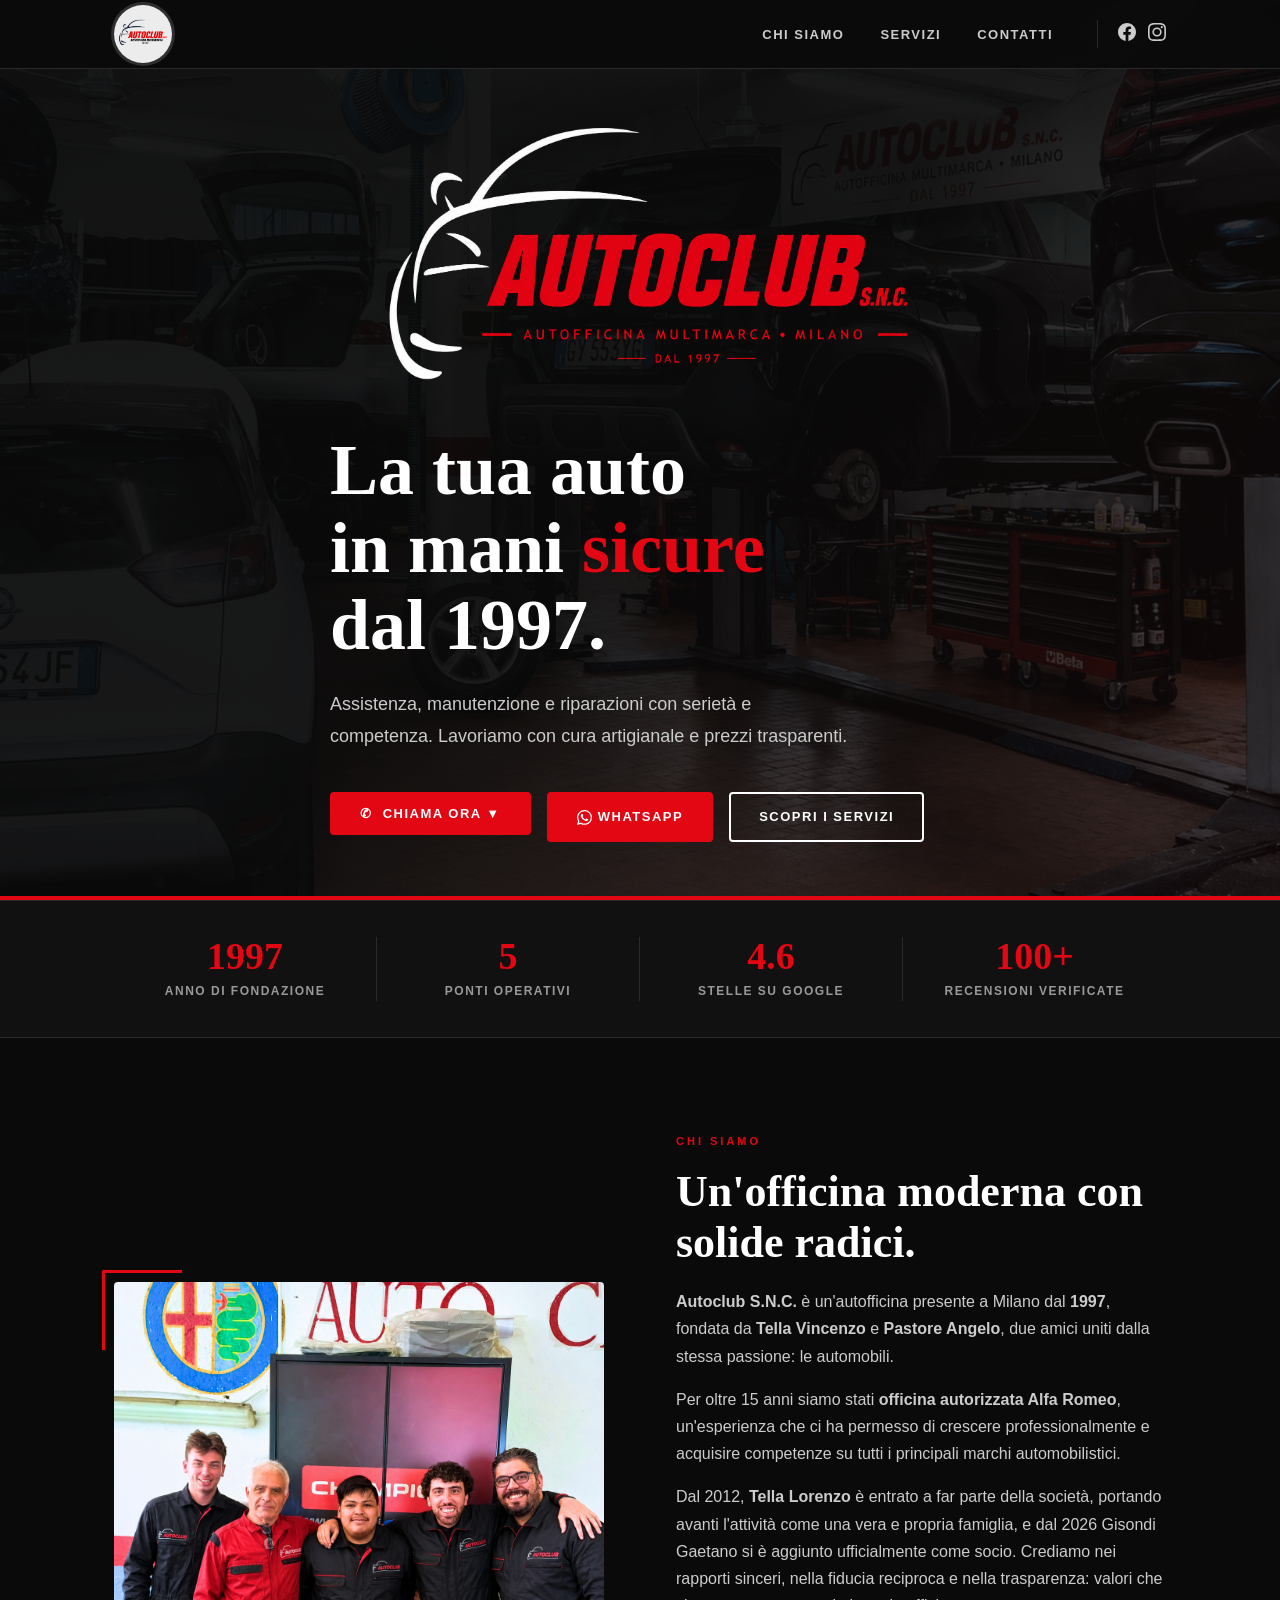
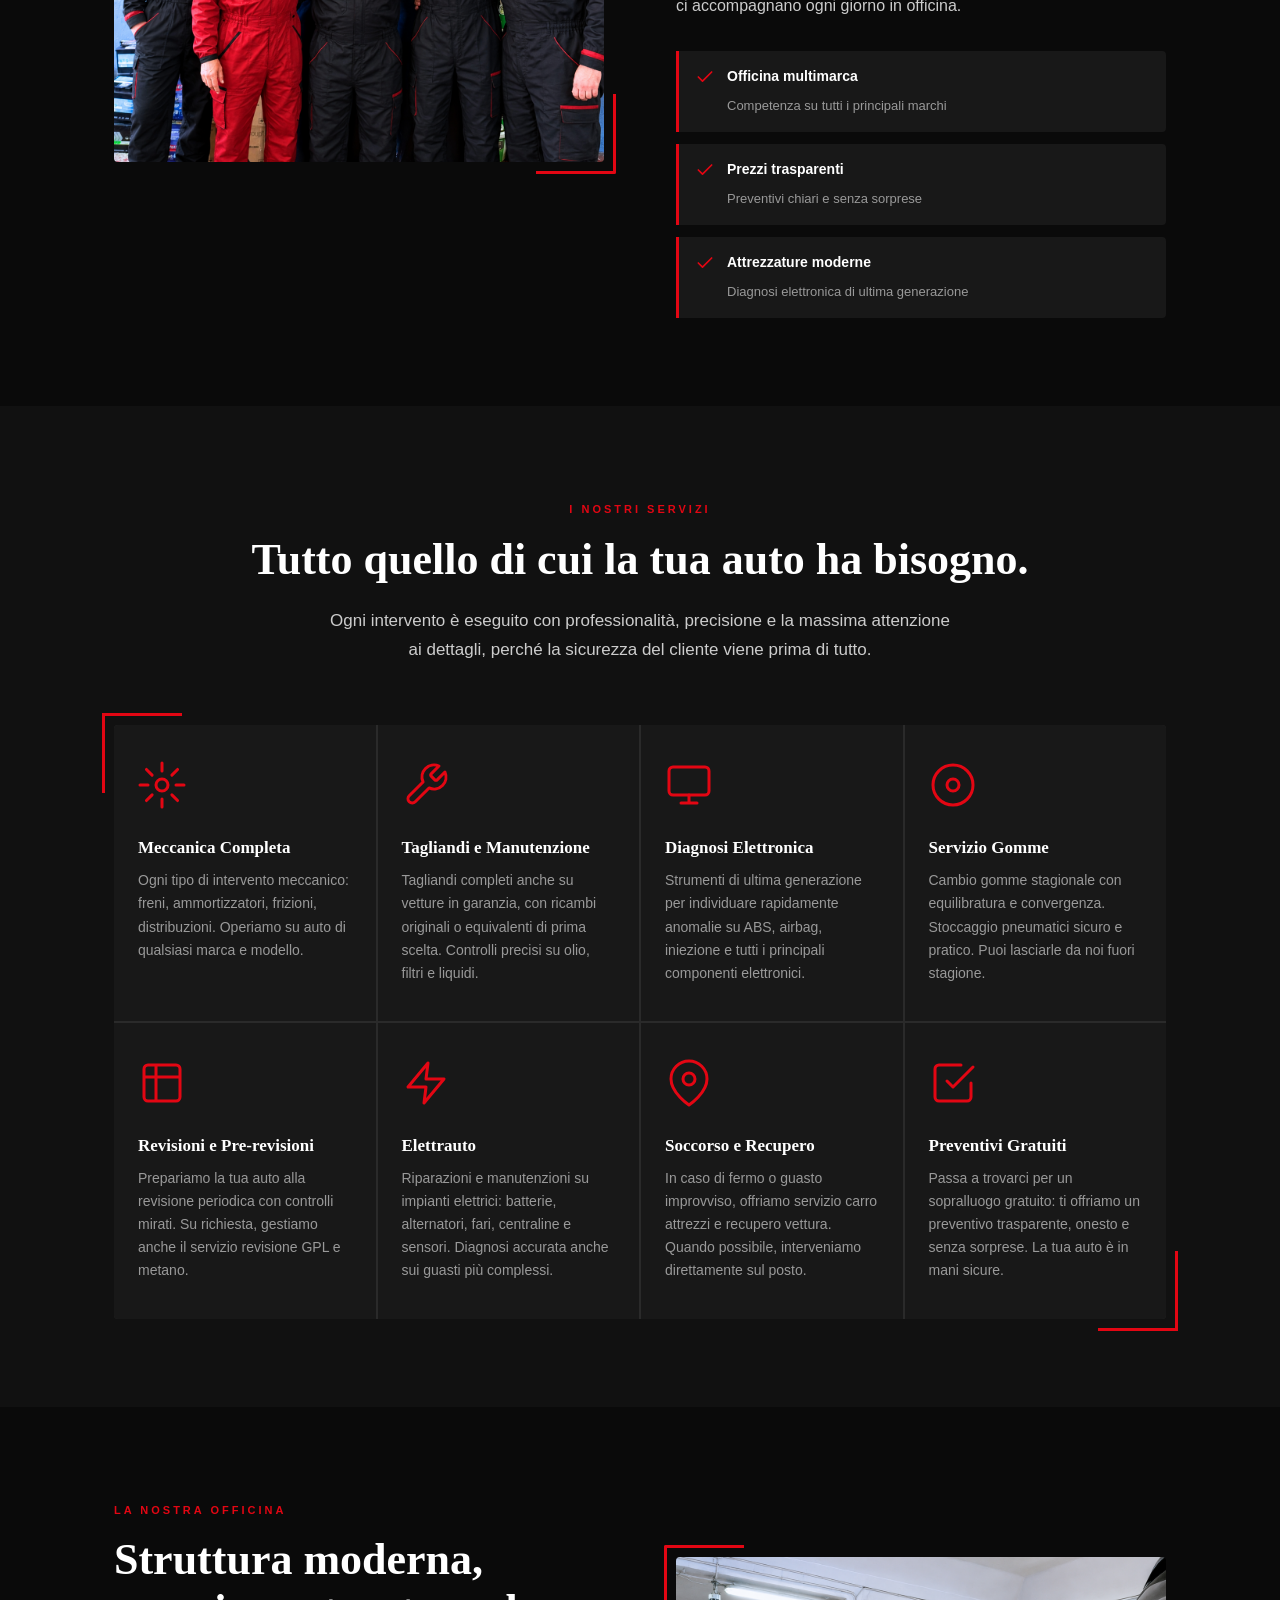
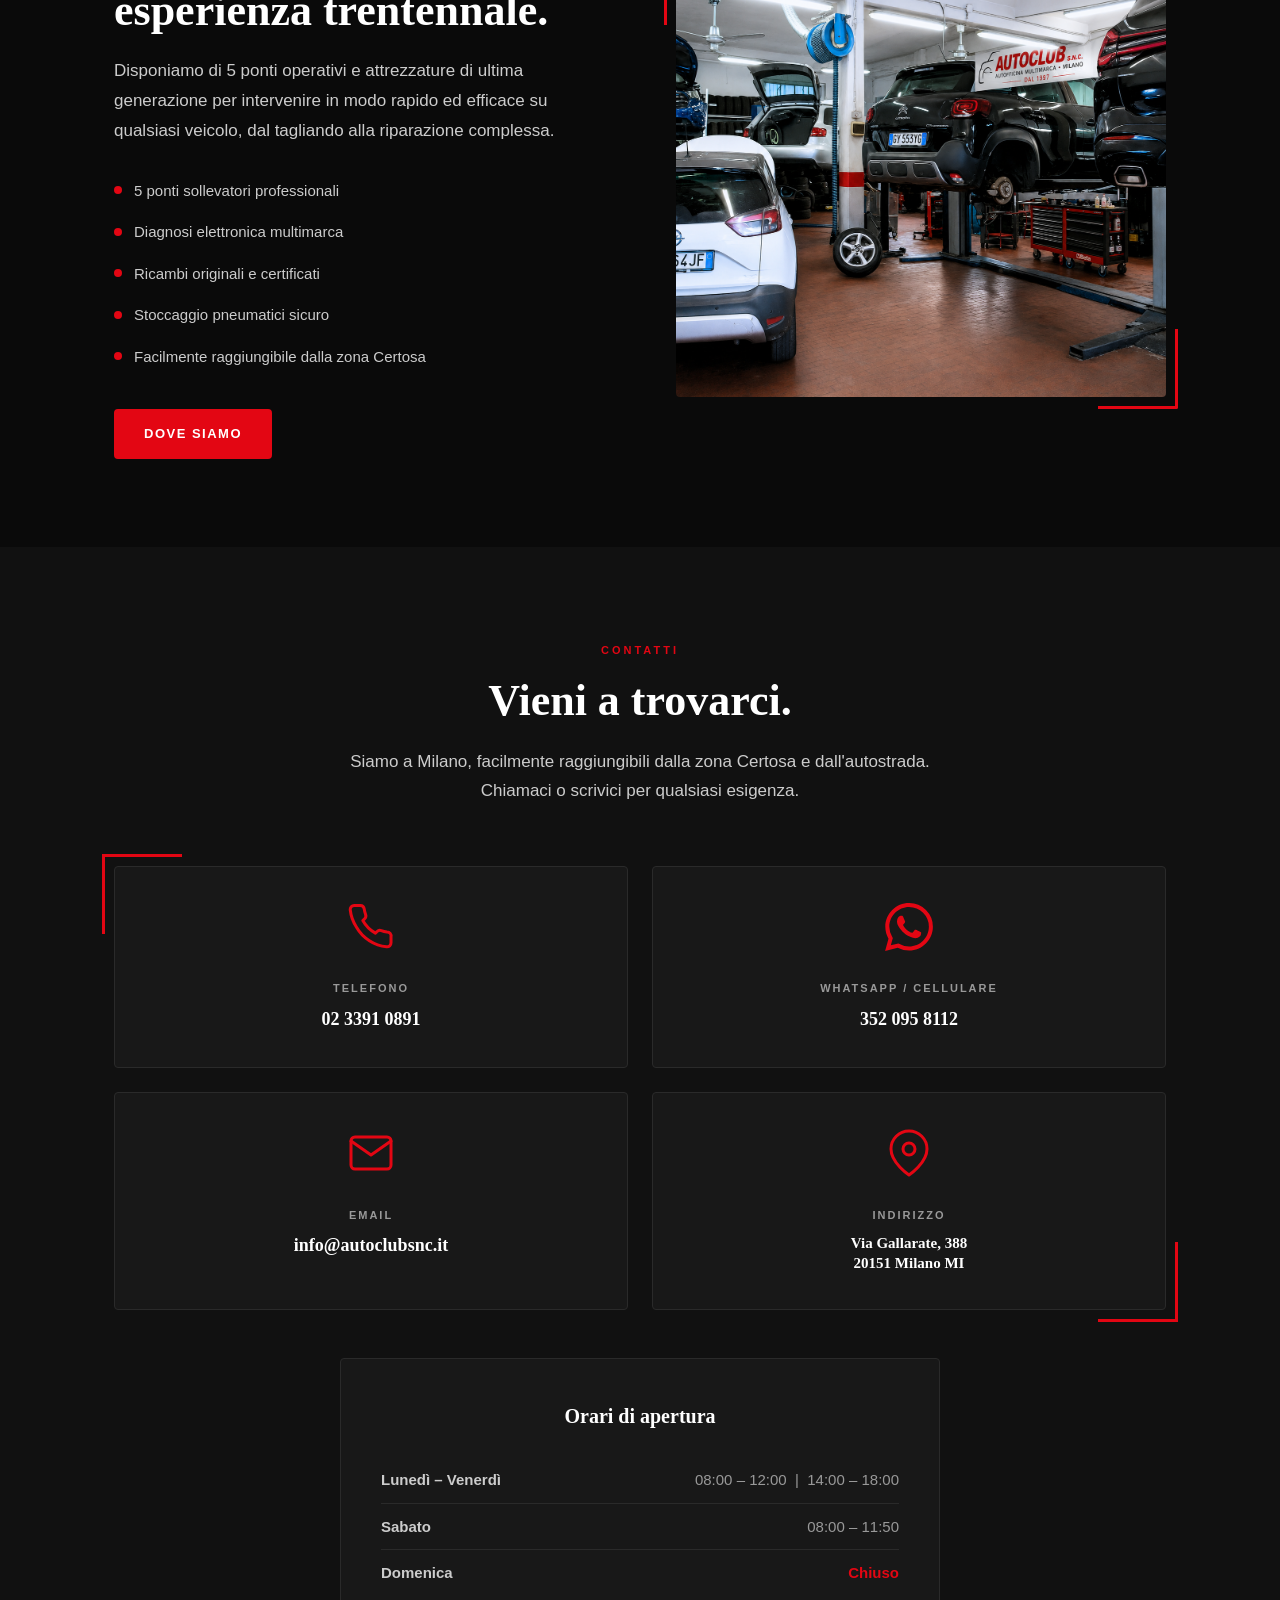
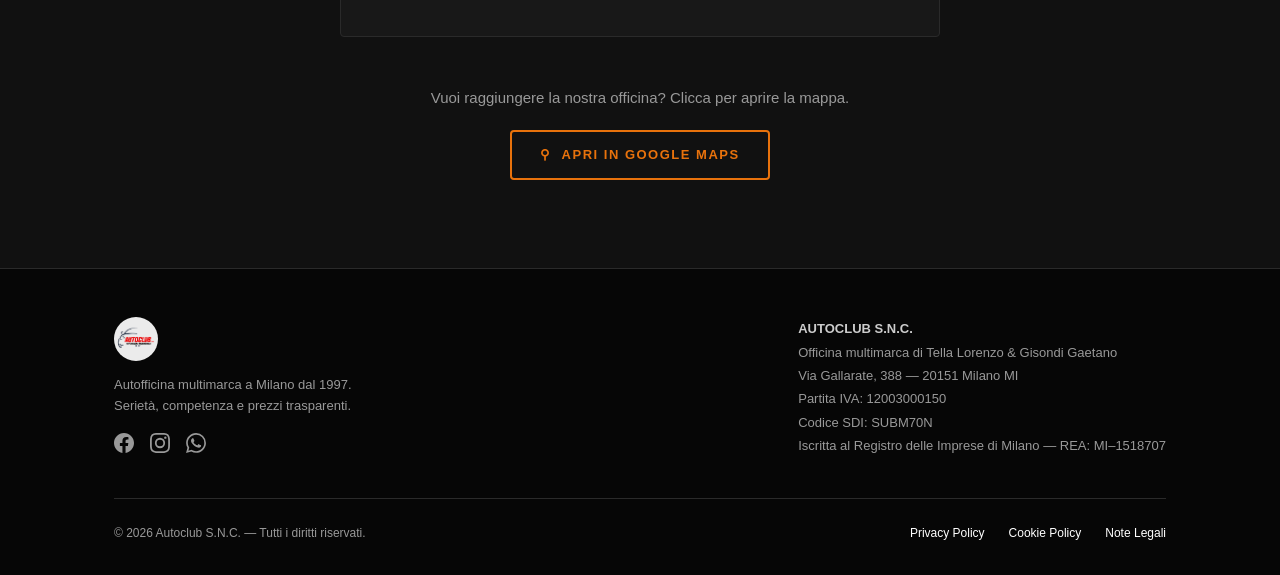
==== commit bfa3f862: "Update company history and add new partner information" ====
--- a/index.html
+++ b/index.html
@@ -139,7 +139,7 @@
         </p>
         <p>
           Dal 2012, <strong>Tella Lorenzo</strong> è entrato a far parte della società, portando avanti
-          l'attività come una vera e propria famiglia. Crediamo nei rapporti sinceri, nella fiducia
+          l'attività come una vera e propria famiglia, e dal 2026 Gisondi Gaetano si è aggiunto ufficialmente come socio. Crediamo nei rapporti sinceri, nella fiducia
           reciproca e nella trasparenza: valori che ci accompagnano ogni giorno in officina.
         </p>
         <div class="chi-highlights">
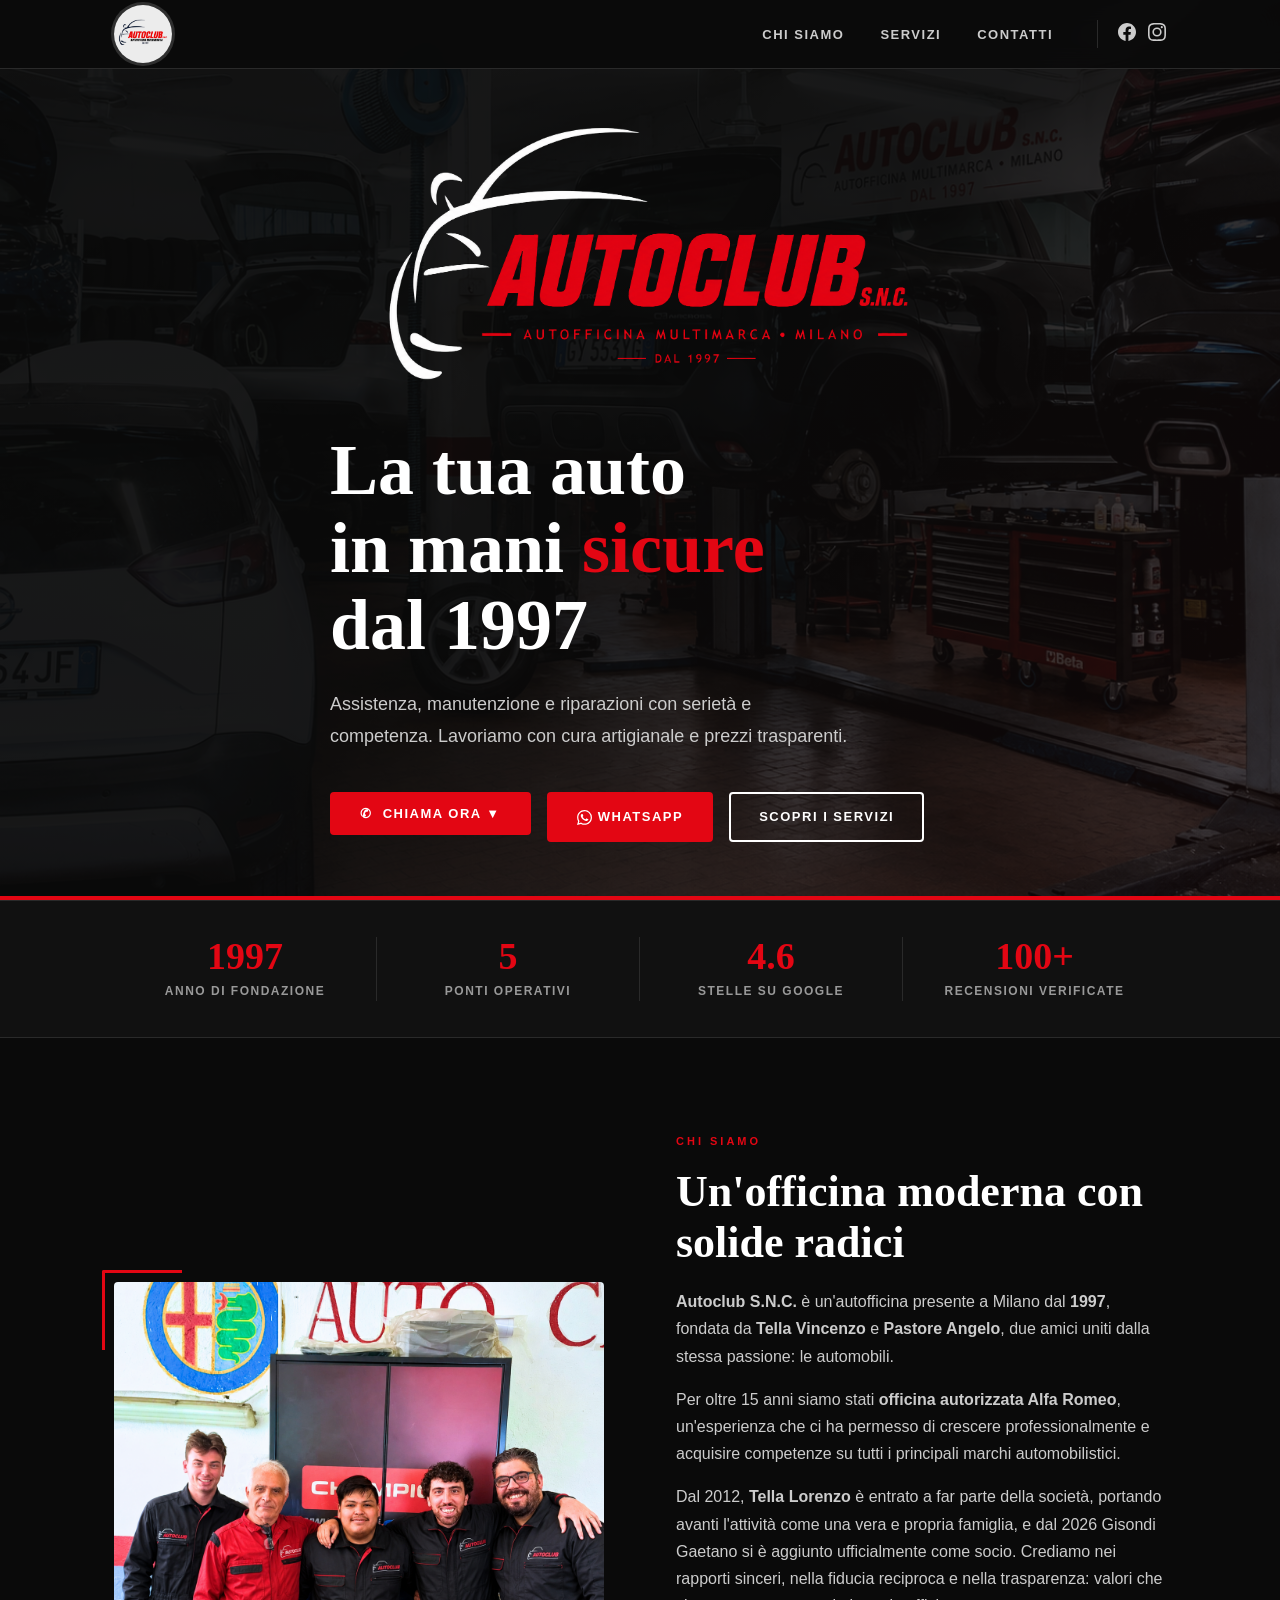
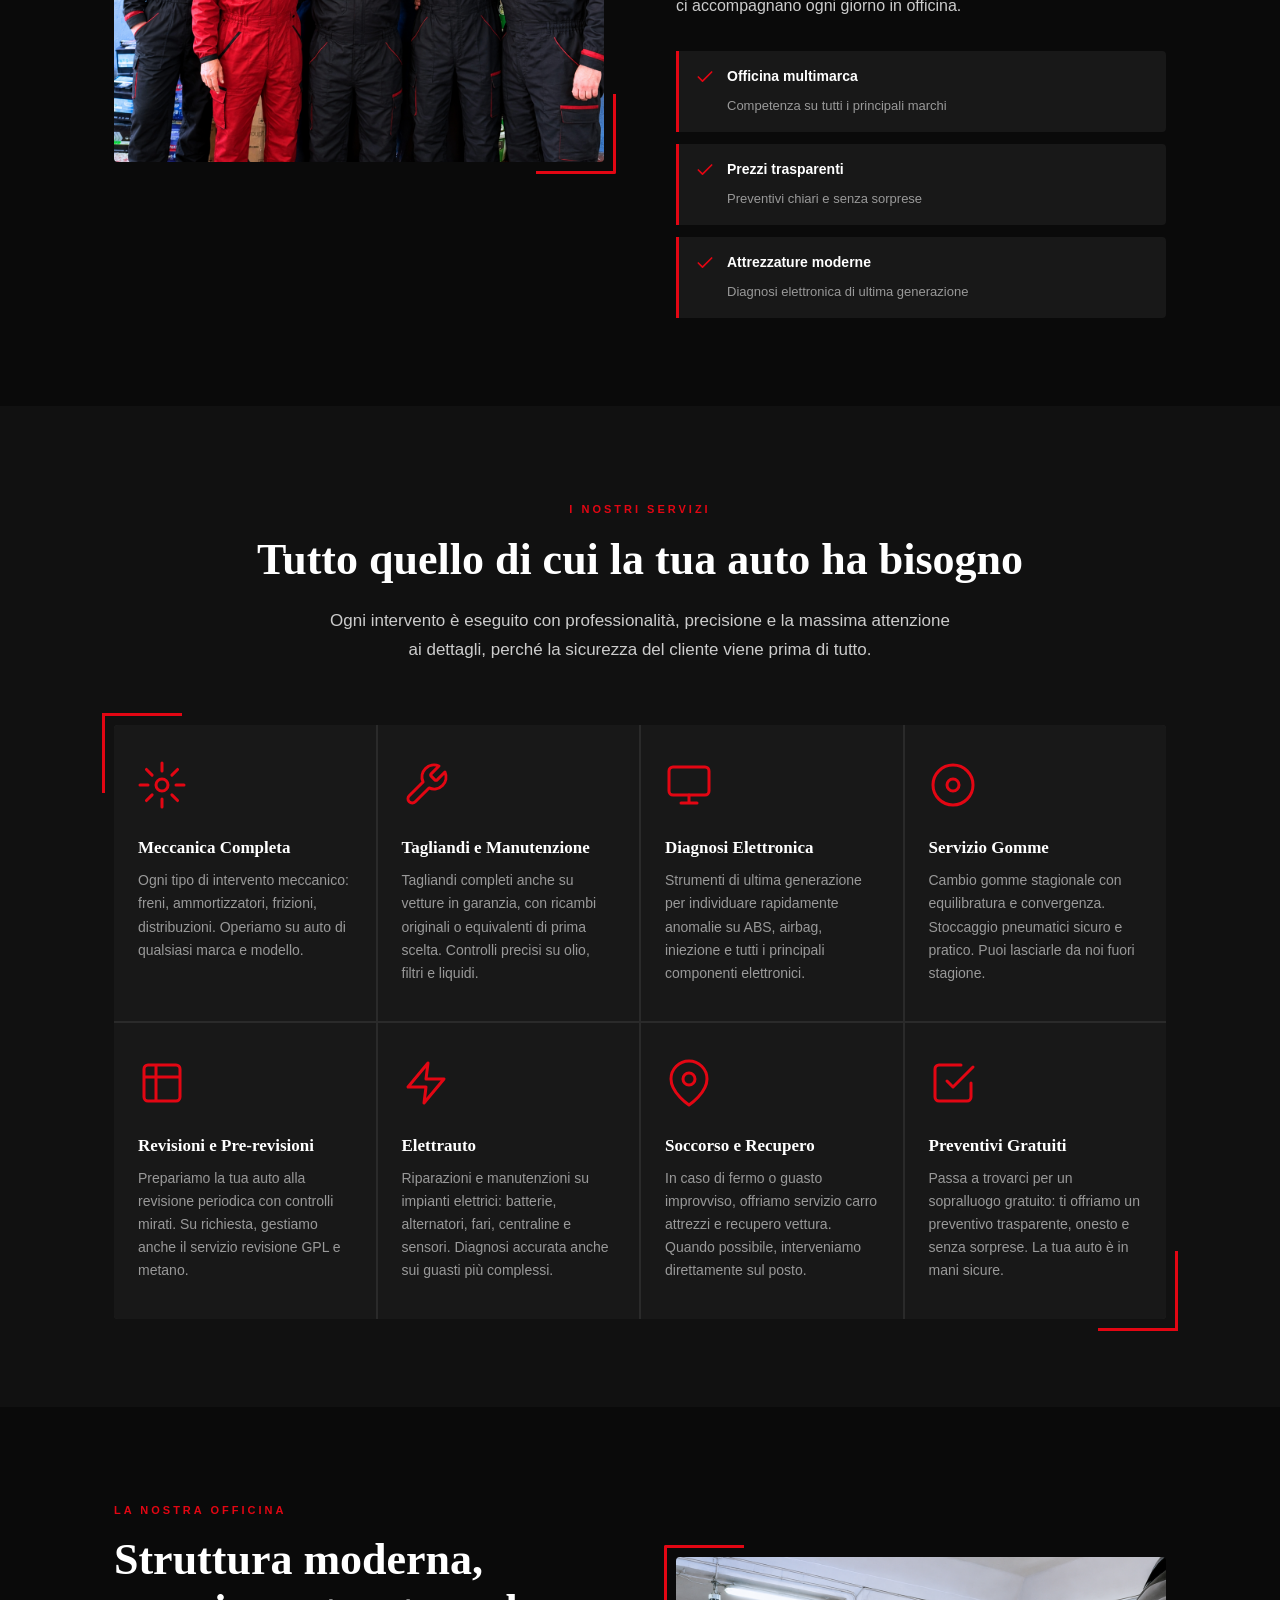
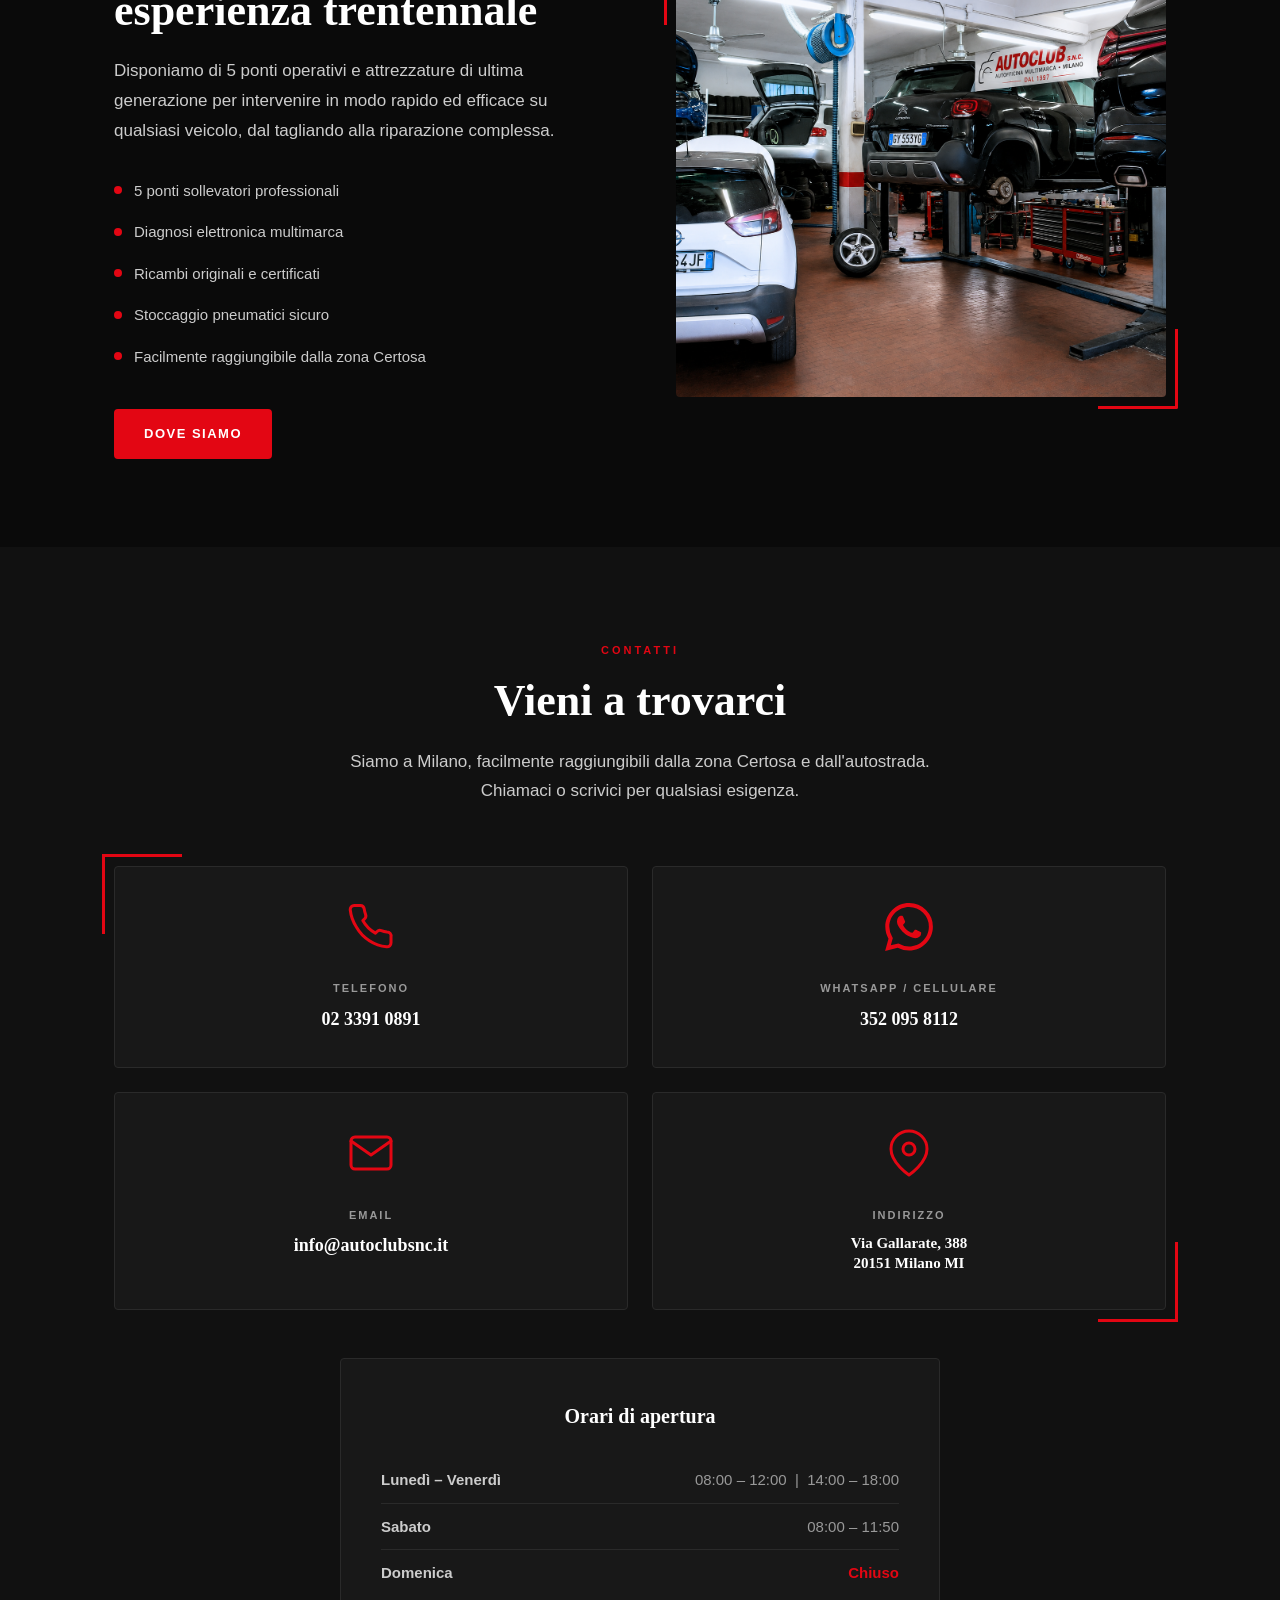
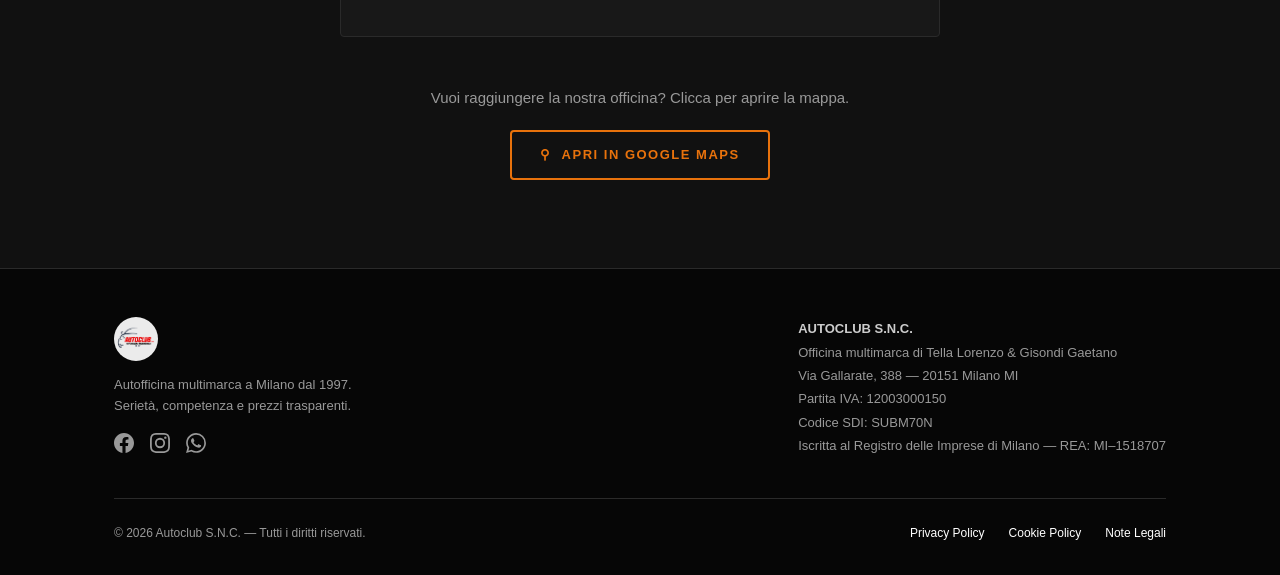
==== commit 0cf1ae0c: "Remove trailing punctuation from section titles" ====
--- a/index.html
+++ b/index.html
@@ -61,7 +61,7 @@
         <img src="logo_home_trasp.png" alt="Autoclub S.N.C. — Autofficina Multimarca Milano">
       </div>
       <h1 class="hero-title">
-        La tua auto<br>in mani <em>sicure</em><br>dal 1997.
+        La tua auto<br>in mani <em>sicure</em><br>dal 1997
       </h1>
       <p class="hero-sub">
         Assistenza, manutenzione e riparazioni con serietà e competenza.
@@ -126,7 +126,7 @@
       </div>
       <div class="chi-text fade-in">
         <span class="section-label">Chi Siamo</span>
-        <h2 class="section-title">Un'officina moderna con solide radici.</h2>
+        <h2 class="section-title">Un'officina moderna con solide radici</h2>
         <p>
           <strong>Autoclub S.N.C.</strong> è un'autofficina presente a Milano dal <strong>1997</strong>,
           fondata da <strong>Tella Vincenzo</strong> e <strong>Pastore Angelo</strong>, due amici uniti
@@ -175,7 +175,7 @@
   <div class="container">
     <div class="servizi-header fade-in">
       <span class="section-label">I Nostri Servizi</span>
-      <h2 class="section-title">Tutto quello di cui la tua auto ha bisogno.</h2>
+      <h2 class="section-title">Tutto quello di cui la tua auto ha bisogno</h2>
       <p class="section-sub">
         Ogni intervento è eseguito con professionalità, precisione e la massima attenzione ai dettagli,
         perché la sicurezza del cliente viene prima di tutto.
@@ -257,7 +257,7 @@
     <div class="officina-grid">
       <div class="officina-text fade-in">
         <span class="section-label">La Nostra Officina</span>
-        <h2 class="section-title">Struttura moderna, esperienza trentennale.</h2>
+        <h2 class="section-title">Struttura moderna, esperienza trentennale</h2>
         <p class="section-sub">
           Disponiamo di 5 ponti operativi e attrezzature di ultima generazione per intervenire
           in modo rapido ed efficace su qualsiasi veicolo, dal tagliando alla riparazione complessa.
@@ -283,7 +283,7 @@
   <div class="container">
     <div class="contatti-header fade-in">
       <span class="section-label">Contatti</span>
-      <h2 class="section-title">Vieni a trovarci.</h2>
+      <h2 class="section-title">Vieni a trovarci</h2>
       <p class="section-sub" style="margin:0 auto">
         Siamo a Milano, facilmente raggiungibili dalla zona Certosa e dall'autostrada.
         Chiamaci o scrivici per qualsiasi esigenza.
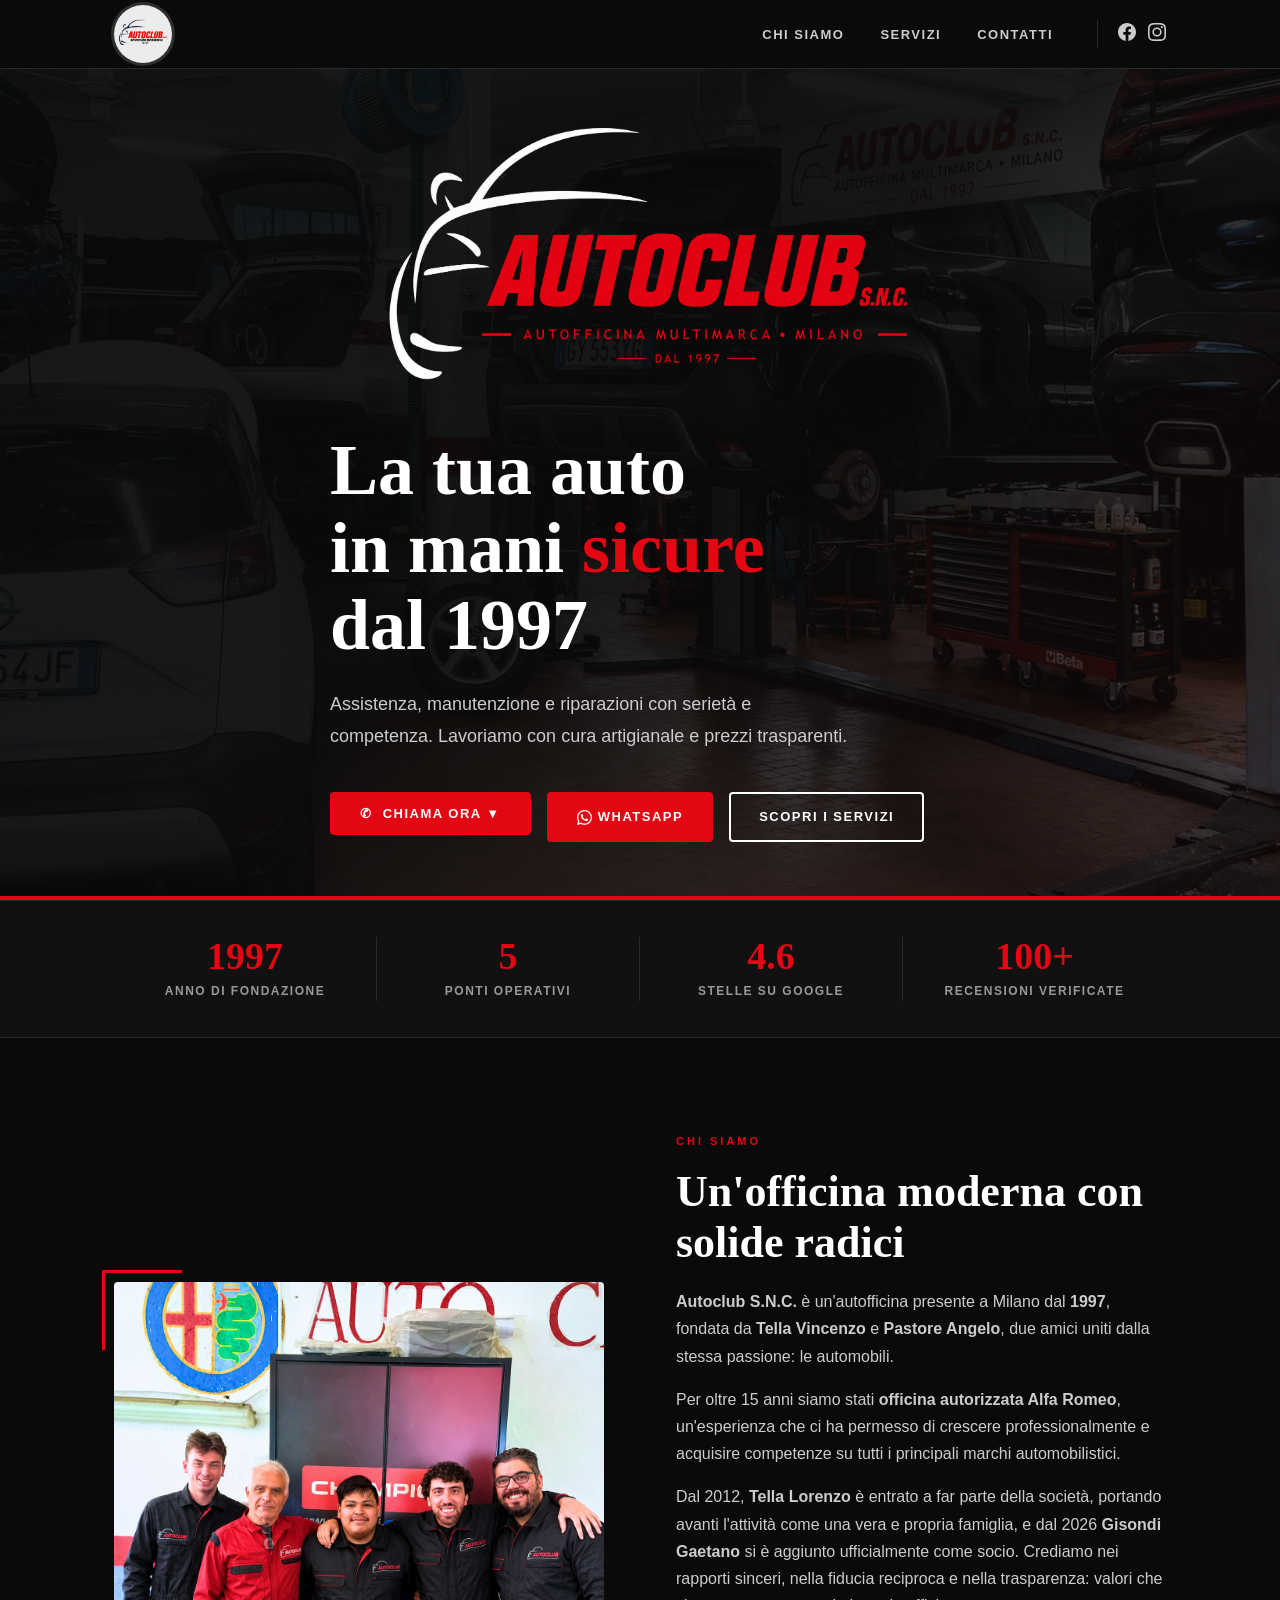
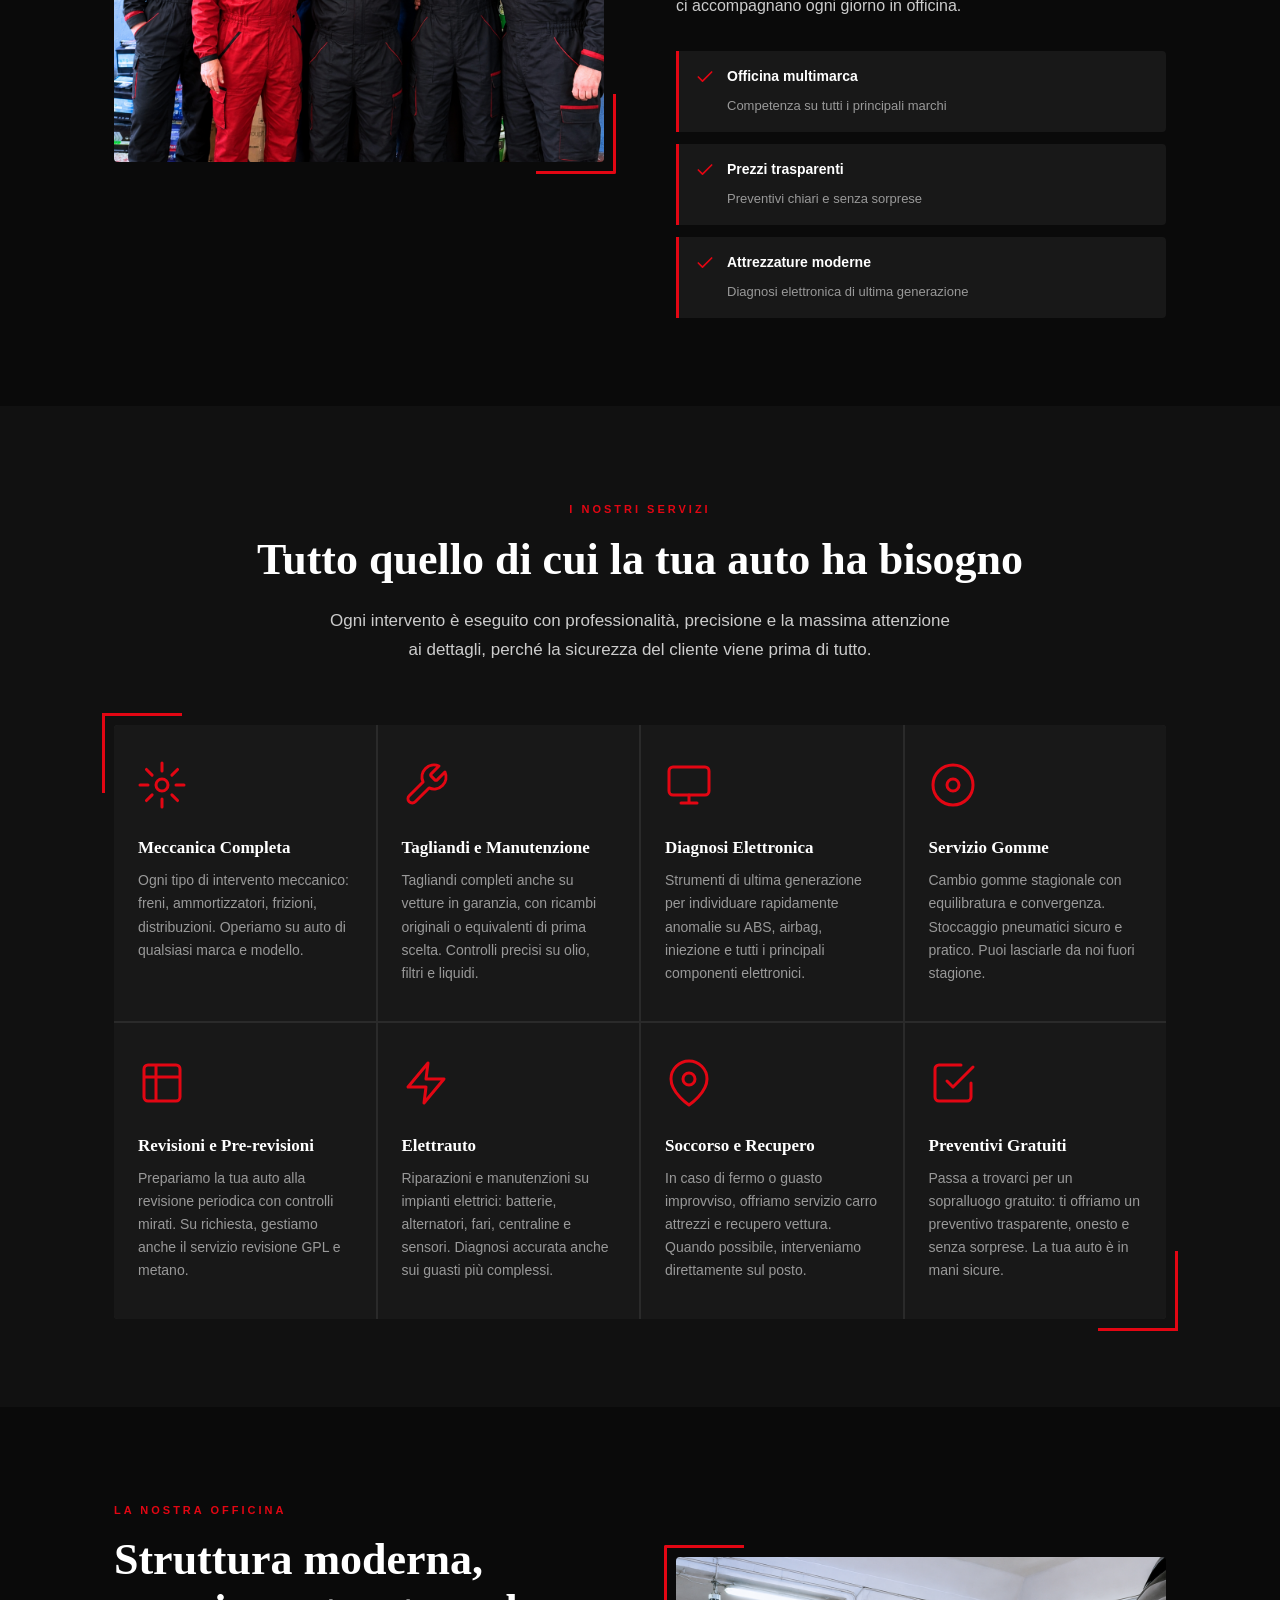
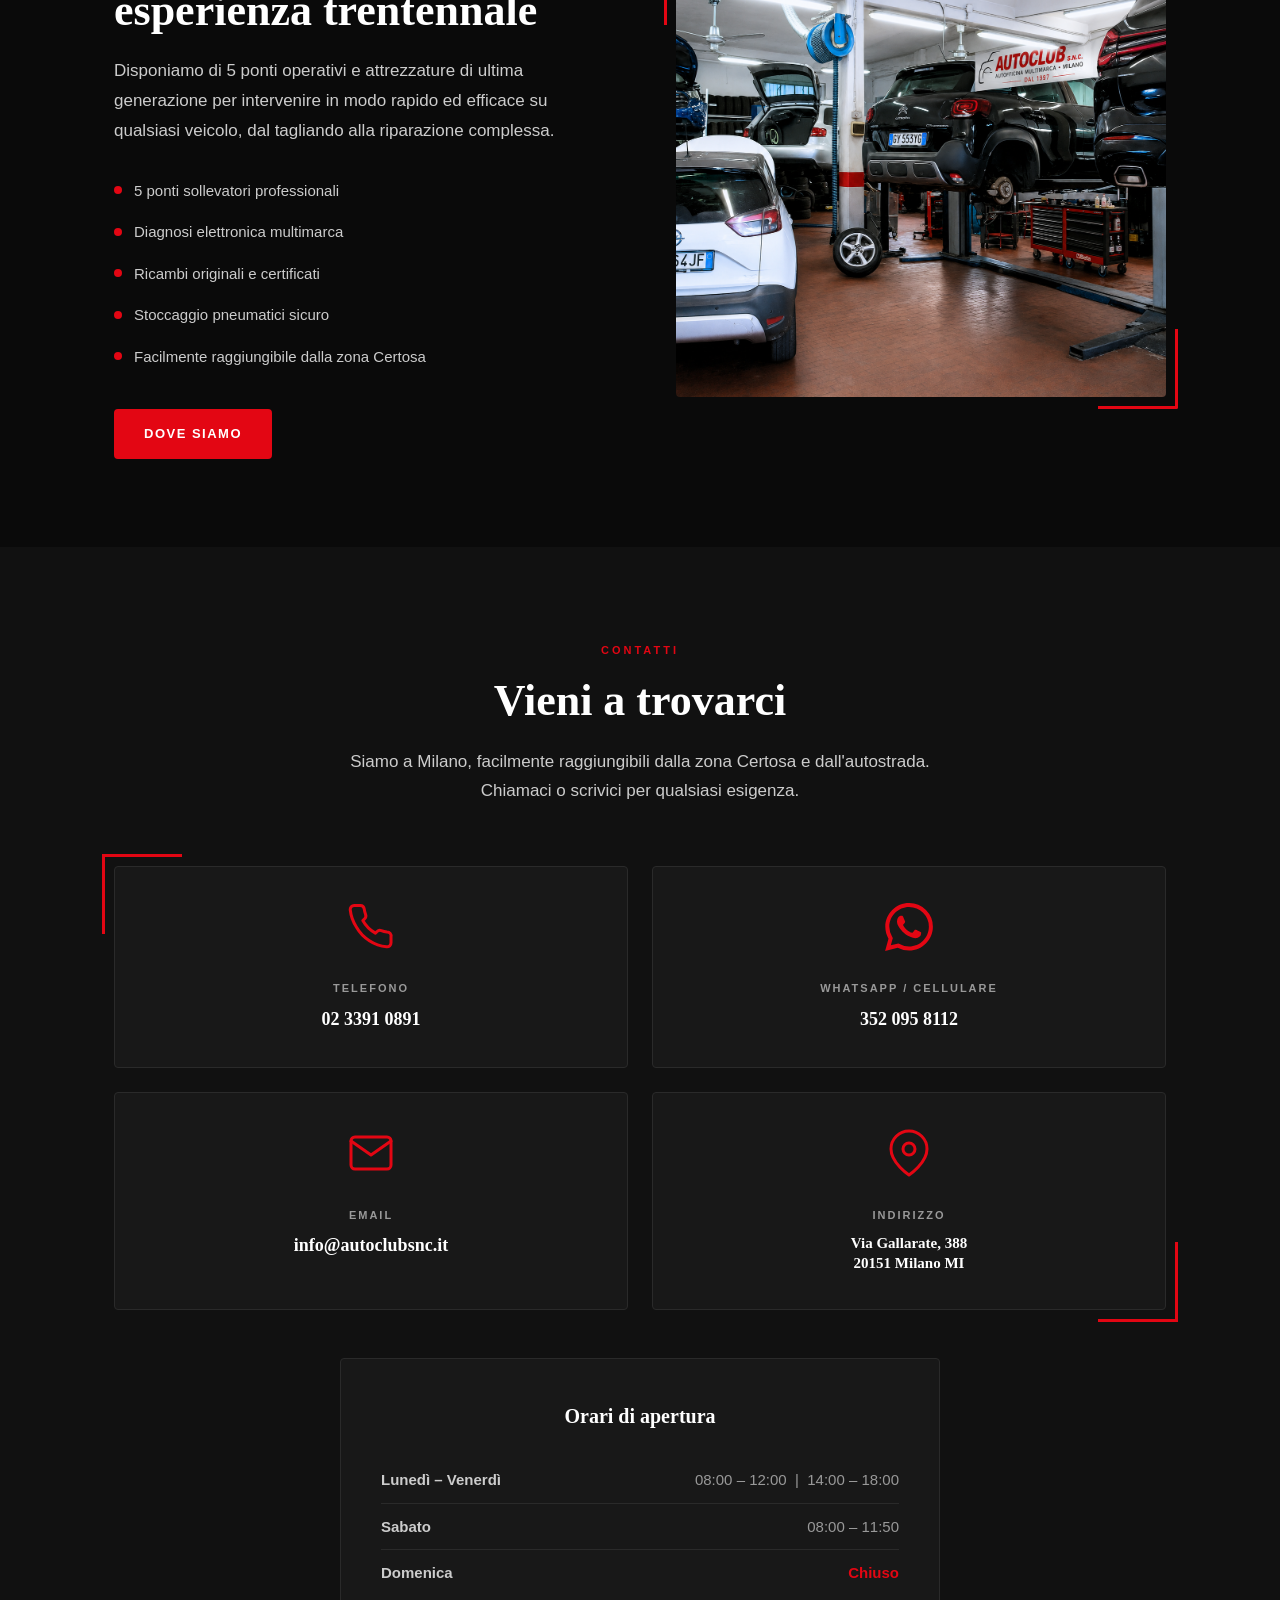
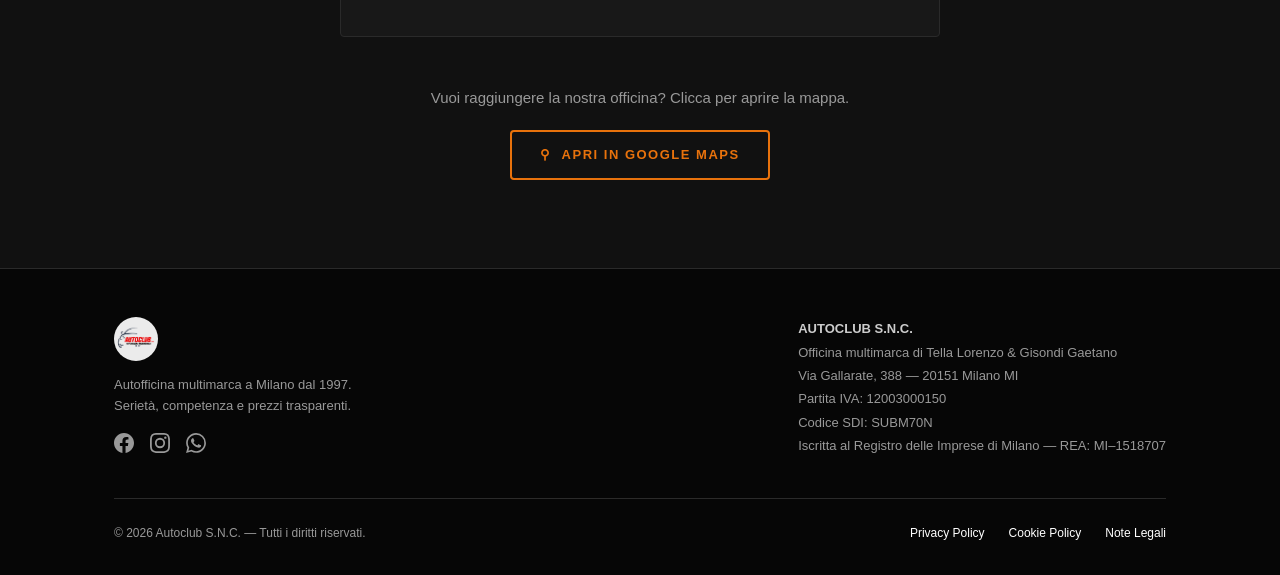
==== commit dd8d4a7f: "Highlight Gisondi Gaetano's addition as partner" ====
--- a/index.html
+++ b/index.html
@@ -139,7 +139,7 @@
         </p>
         <p>
           Dal 2012, <strong>Tella Lorenzo</strong> è entrato a far parte della società, portando avanti
-          l'attività come una vera e propria famiglia, e dal 2026 Gisondi Gaetano si è aggiunto ufficialmente come socio. Crediamo nei rapporti sinceri, nella fiducia
+          l'attività come una vera e propria famiglia, e dal 2026 <strong>Gisondi Gaetano</strong> si è aggiunto ufficialmente come socio. Crediamo nei rapporti sinceri, nella fiducia
           reciproca e nella trasparenza: valori che ci accompagnano ogni giorno in officina.
         </p>
         <div class="chi-highlights">
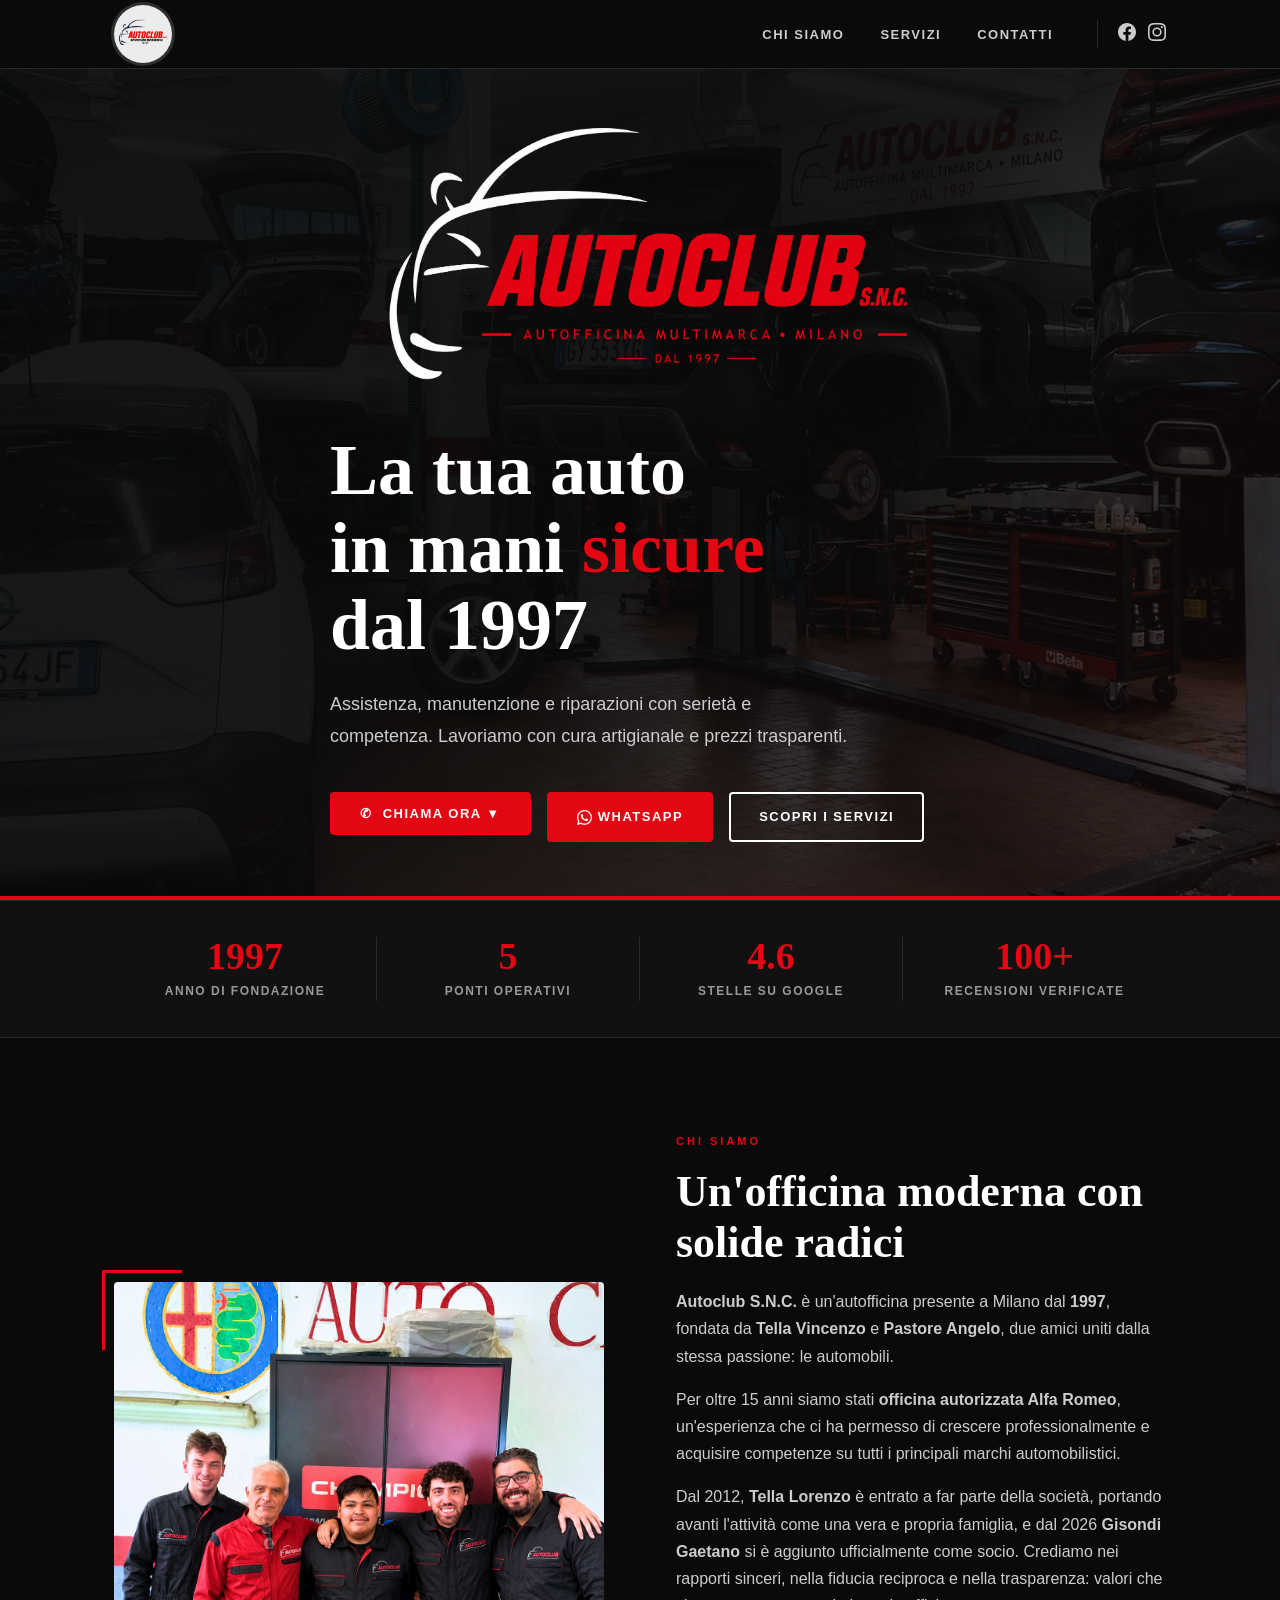
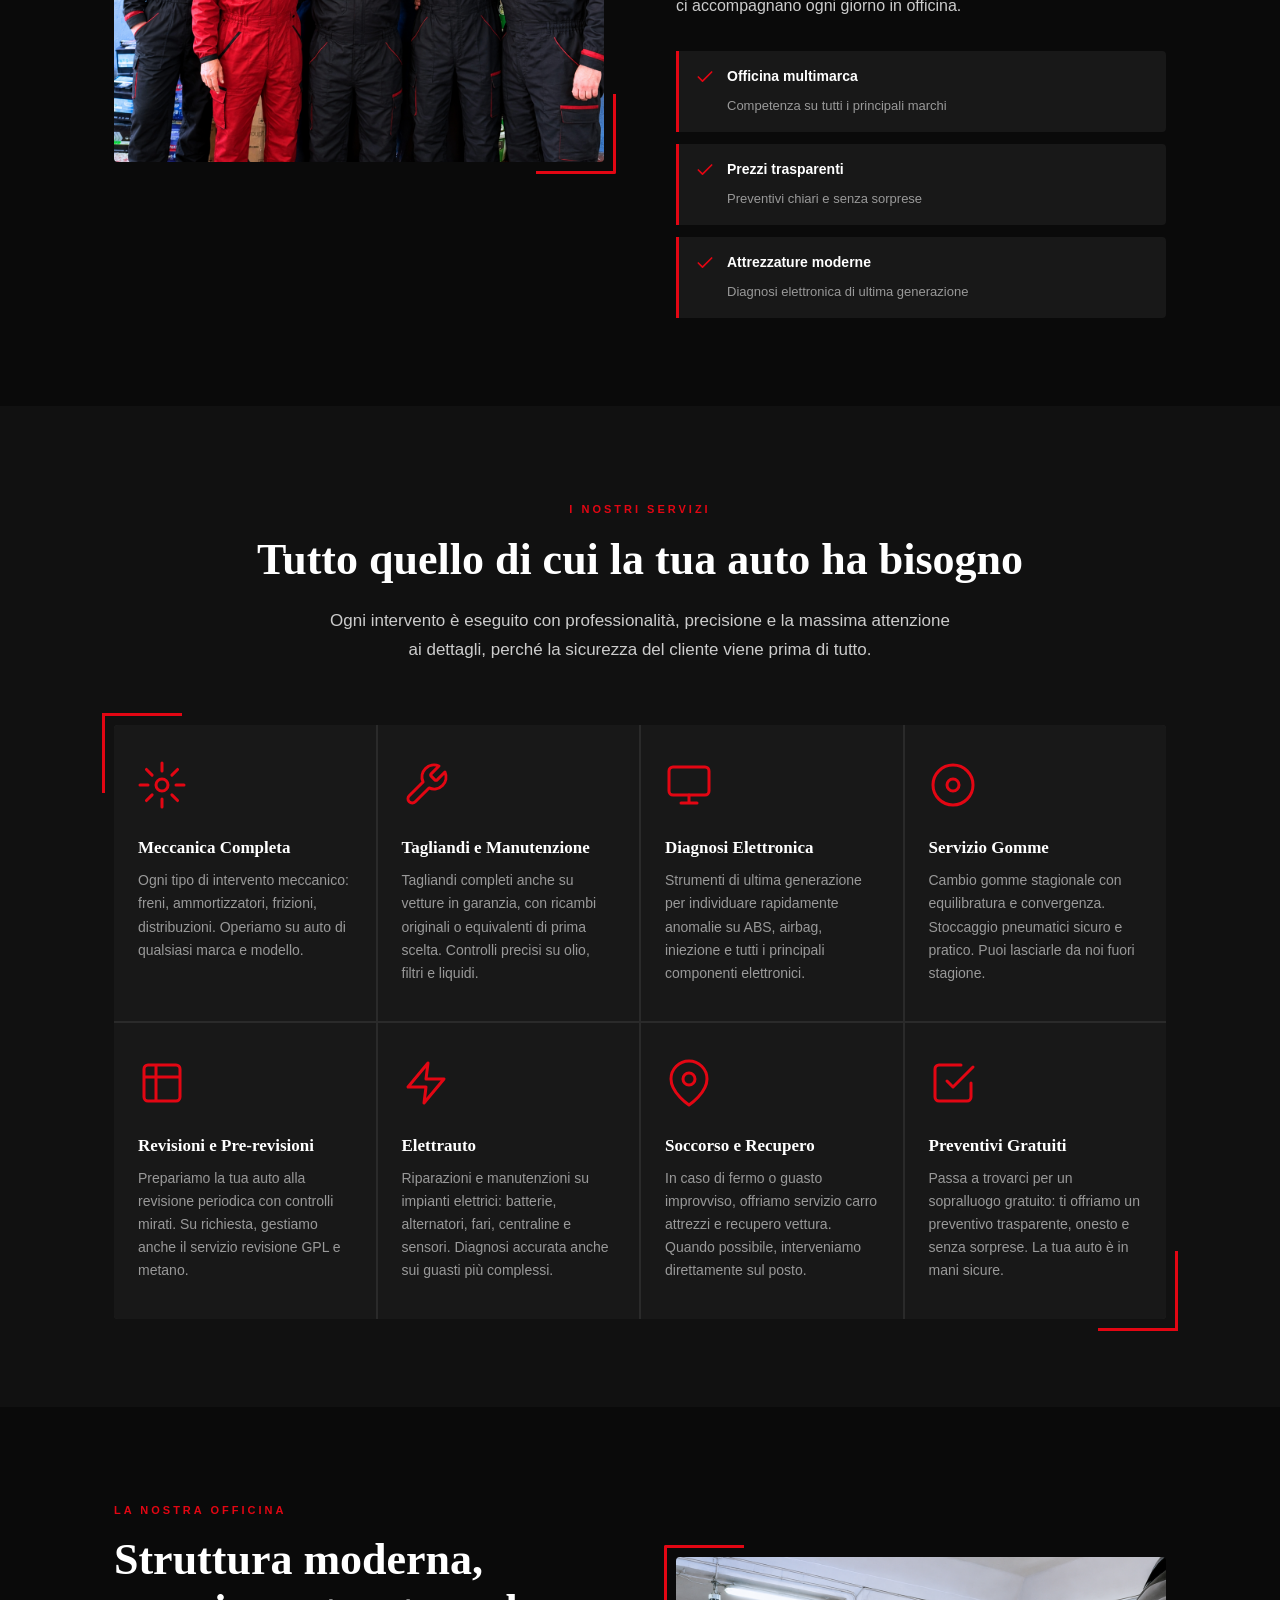
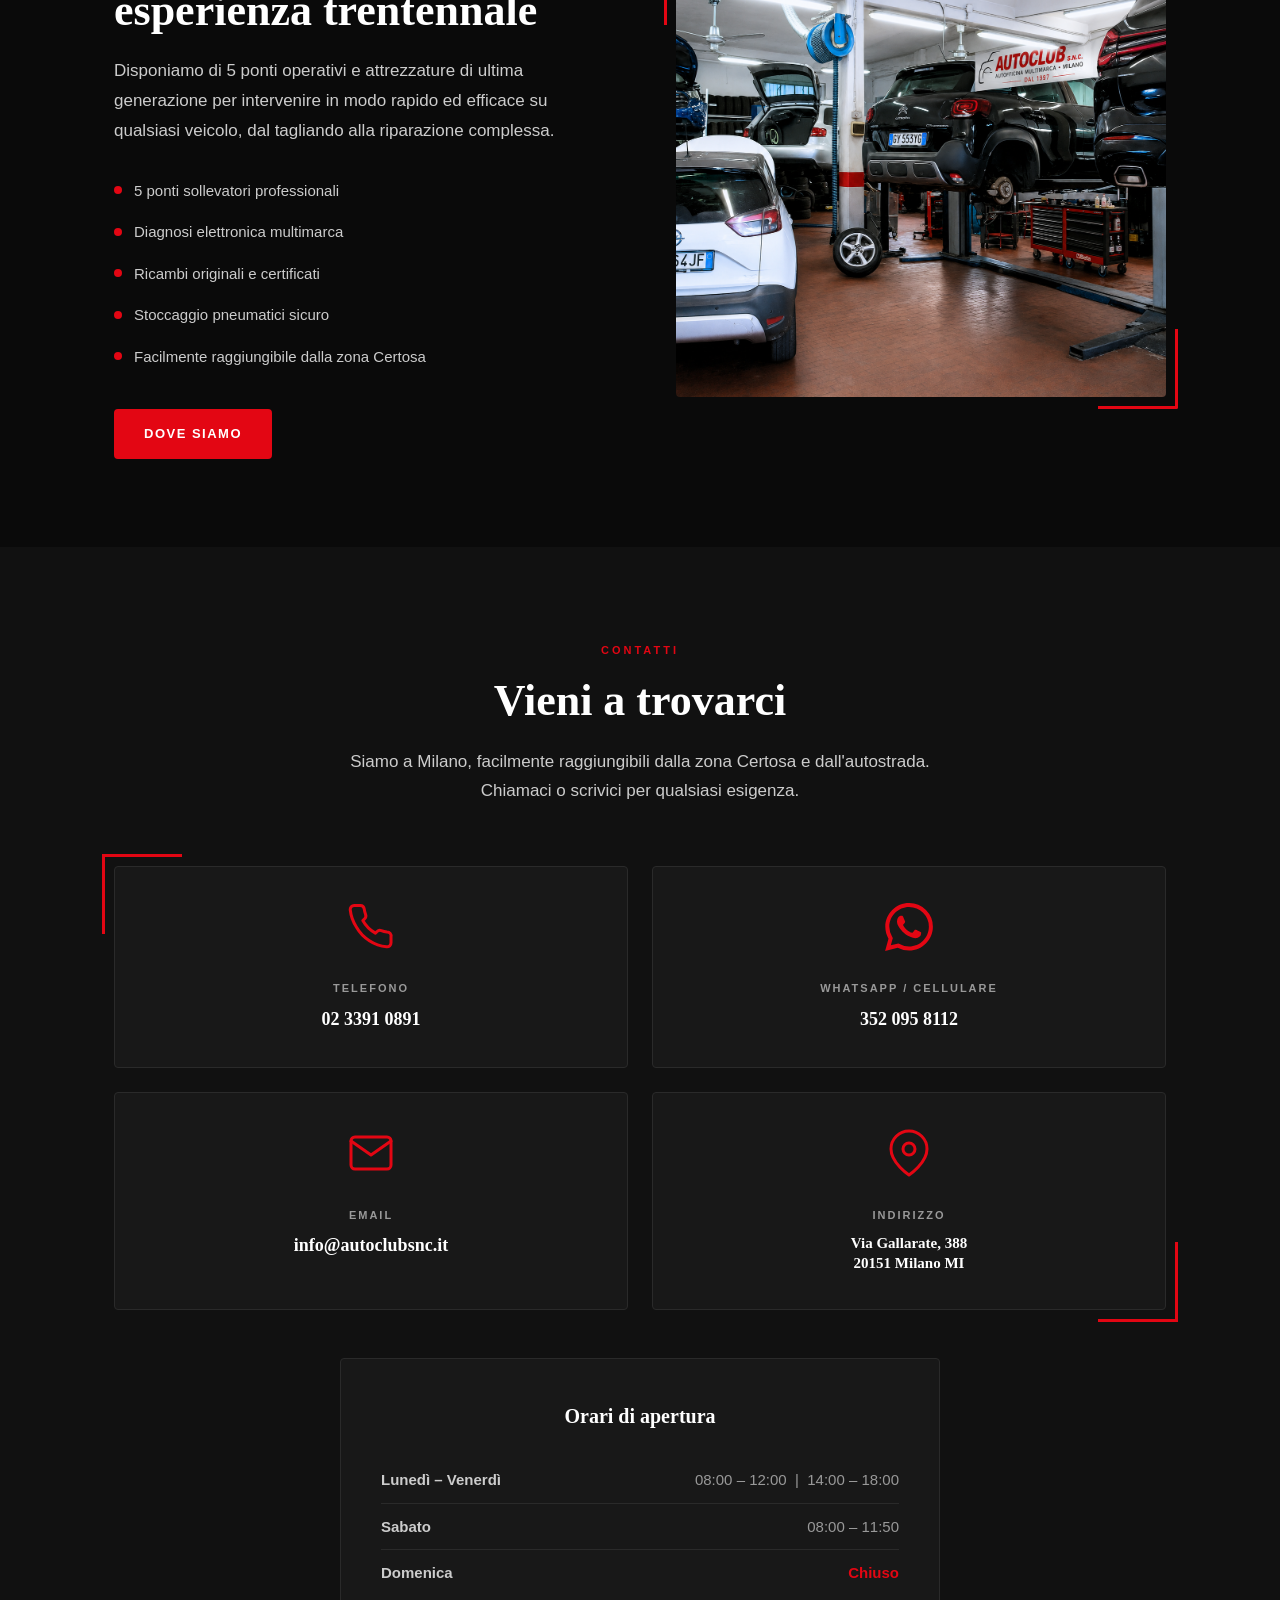
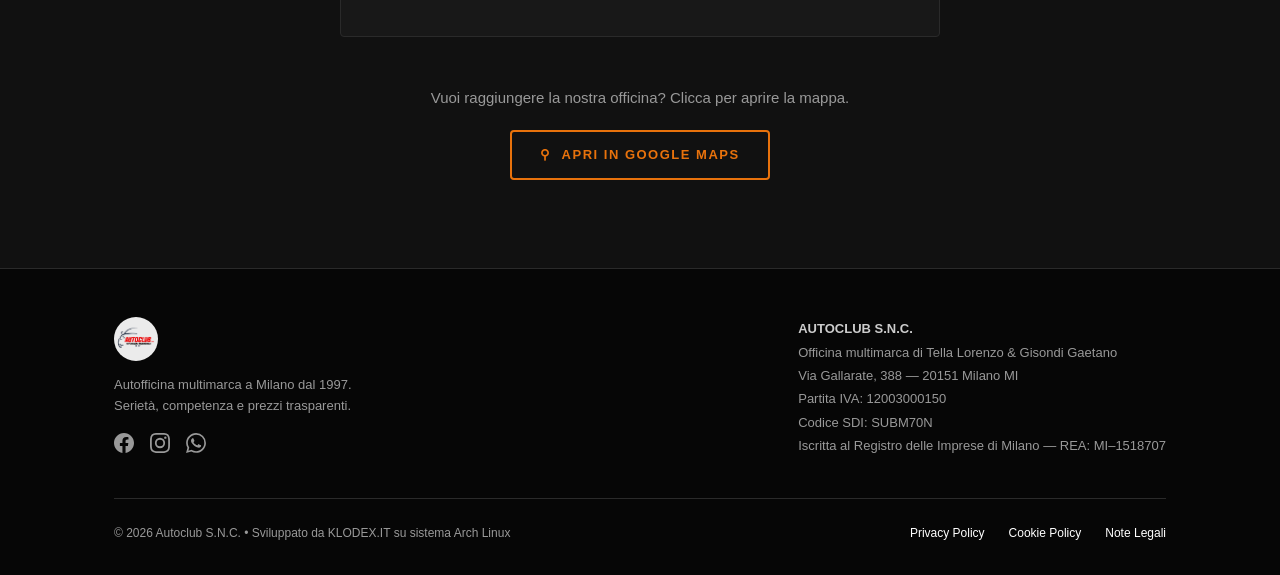
==== commit 5fde9b8f: "Revise footer content with new credit and links Updated footer to include credit for KLODEX.IT and A" ====
--- a/index.html
+++ b/index.html
@@ -389,14 +389,24 @@
         </p>
       </div>
     </div>
-    <div class="footer-bottom">
-      <p class="footer-copy">&copy; 2026 Autoclub S.N.C. — Tutti i diritti riservati.</p>
-      <nav class="footer-links" aria-label="Link legali">
-        <a href="privacy.html">Privacy Policy</a>
-        <a href="cookie.html">Cookie Policy</a>
-        <a href="note-legali.html">Note Legali</a>
-      </nav>
-    </div>
+<div class="footer-bottom">
+  <p class="footer-copy">
+    &copy; 2026 Autoclub S.N.C. •
+    Sviluppato da
+    <a href="https://klodex.it"
+       target="_blank"
+       rel="noopener noreferrer"
+       class="klodex-credit">
+      KLODEX.IT
+    </a>
+    su sistema Arch Linux
+  </p>
+  <nav class="footer-links" aria-label="Link legali">
+    <a href="privacy.html">Privacy Policy</a>
+    <a href="cookie.html">Cookie Policy</a>
+    <a href="note-legali.html">Note Legali</a>
+  </nav>
+</div>
   </div>
 </footer>
 
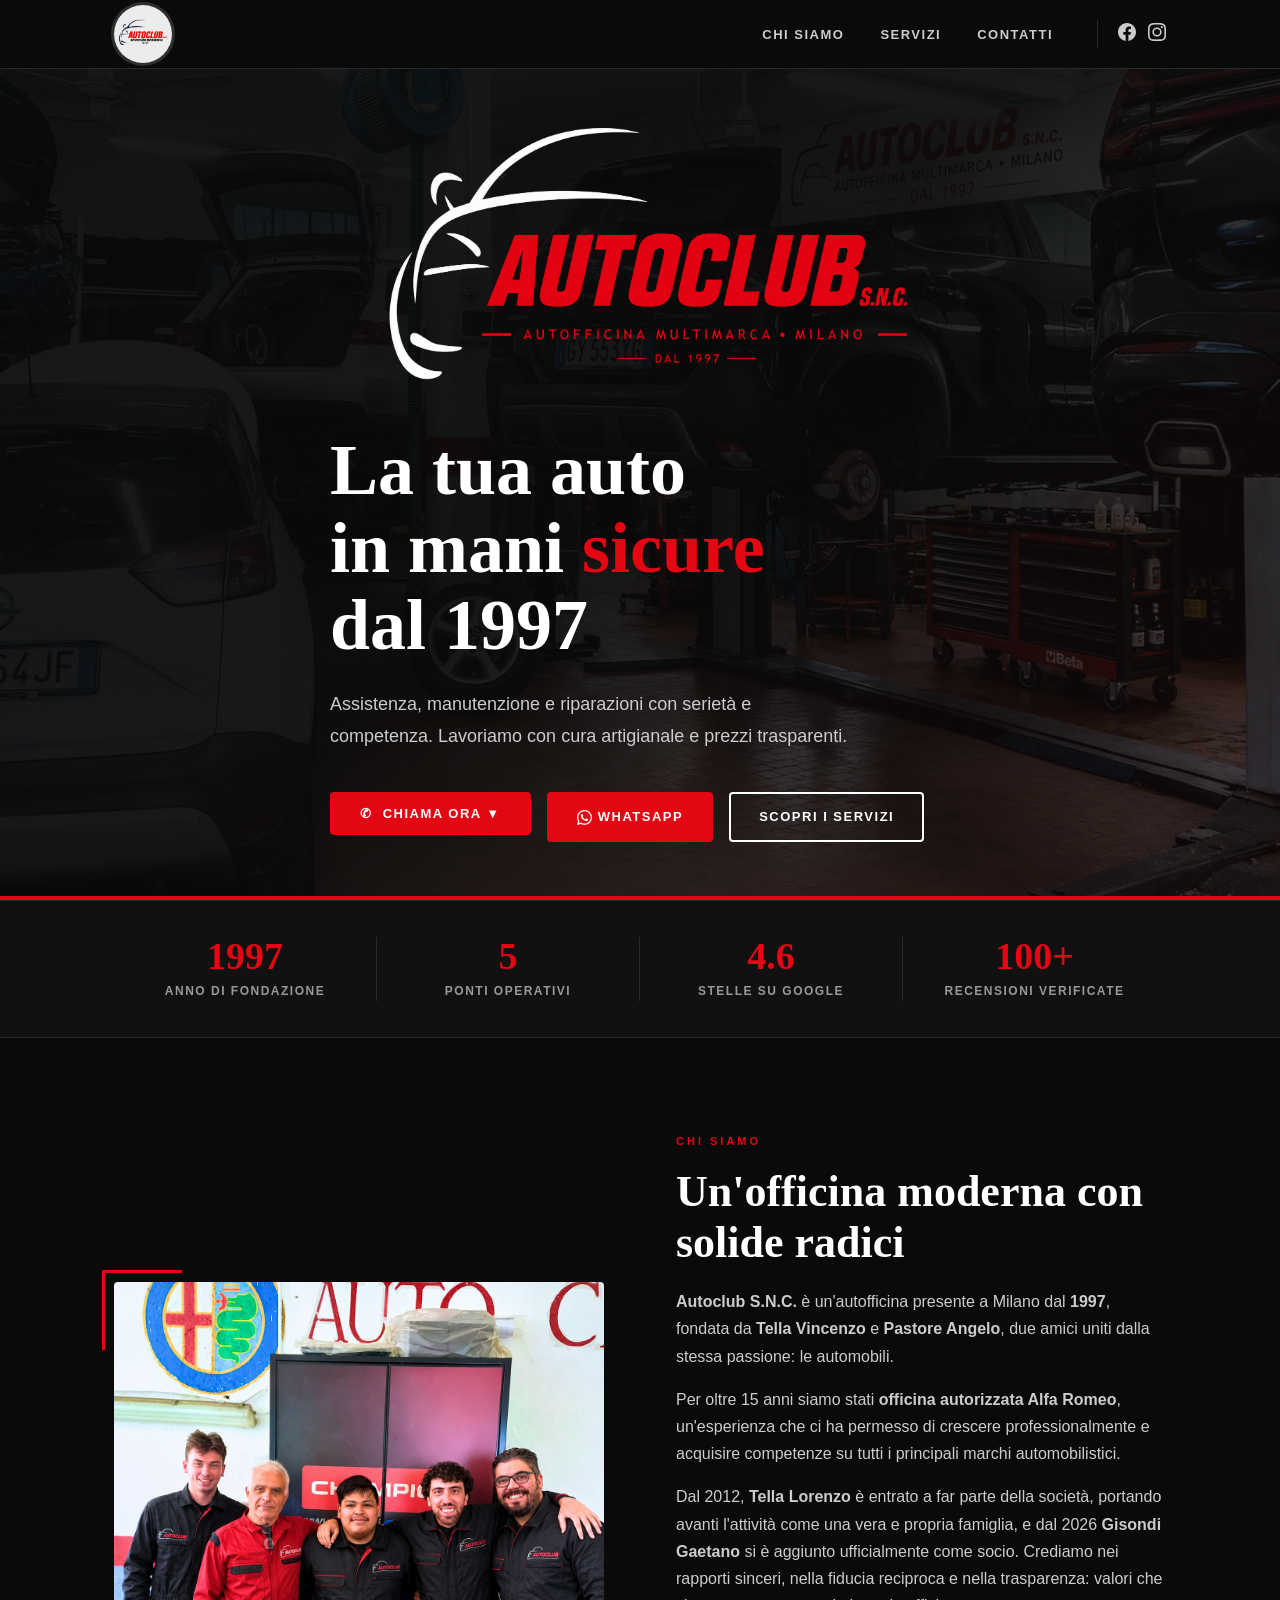
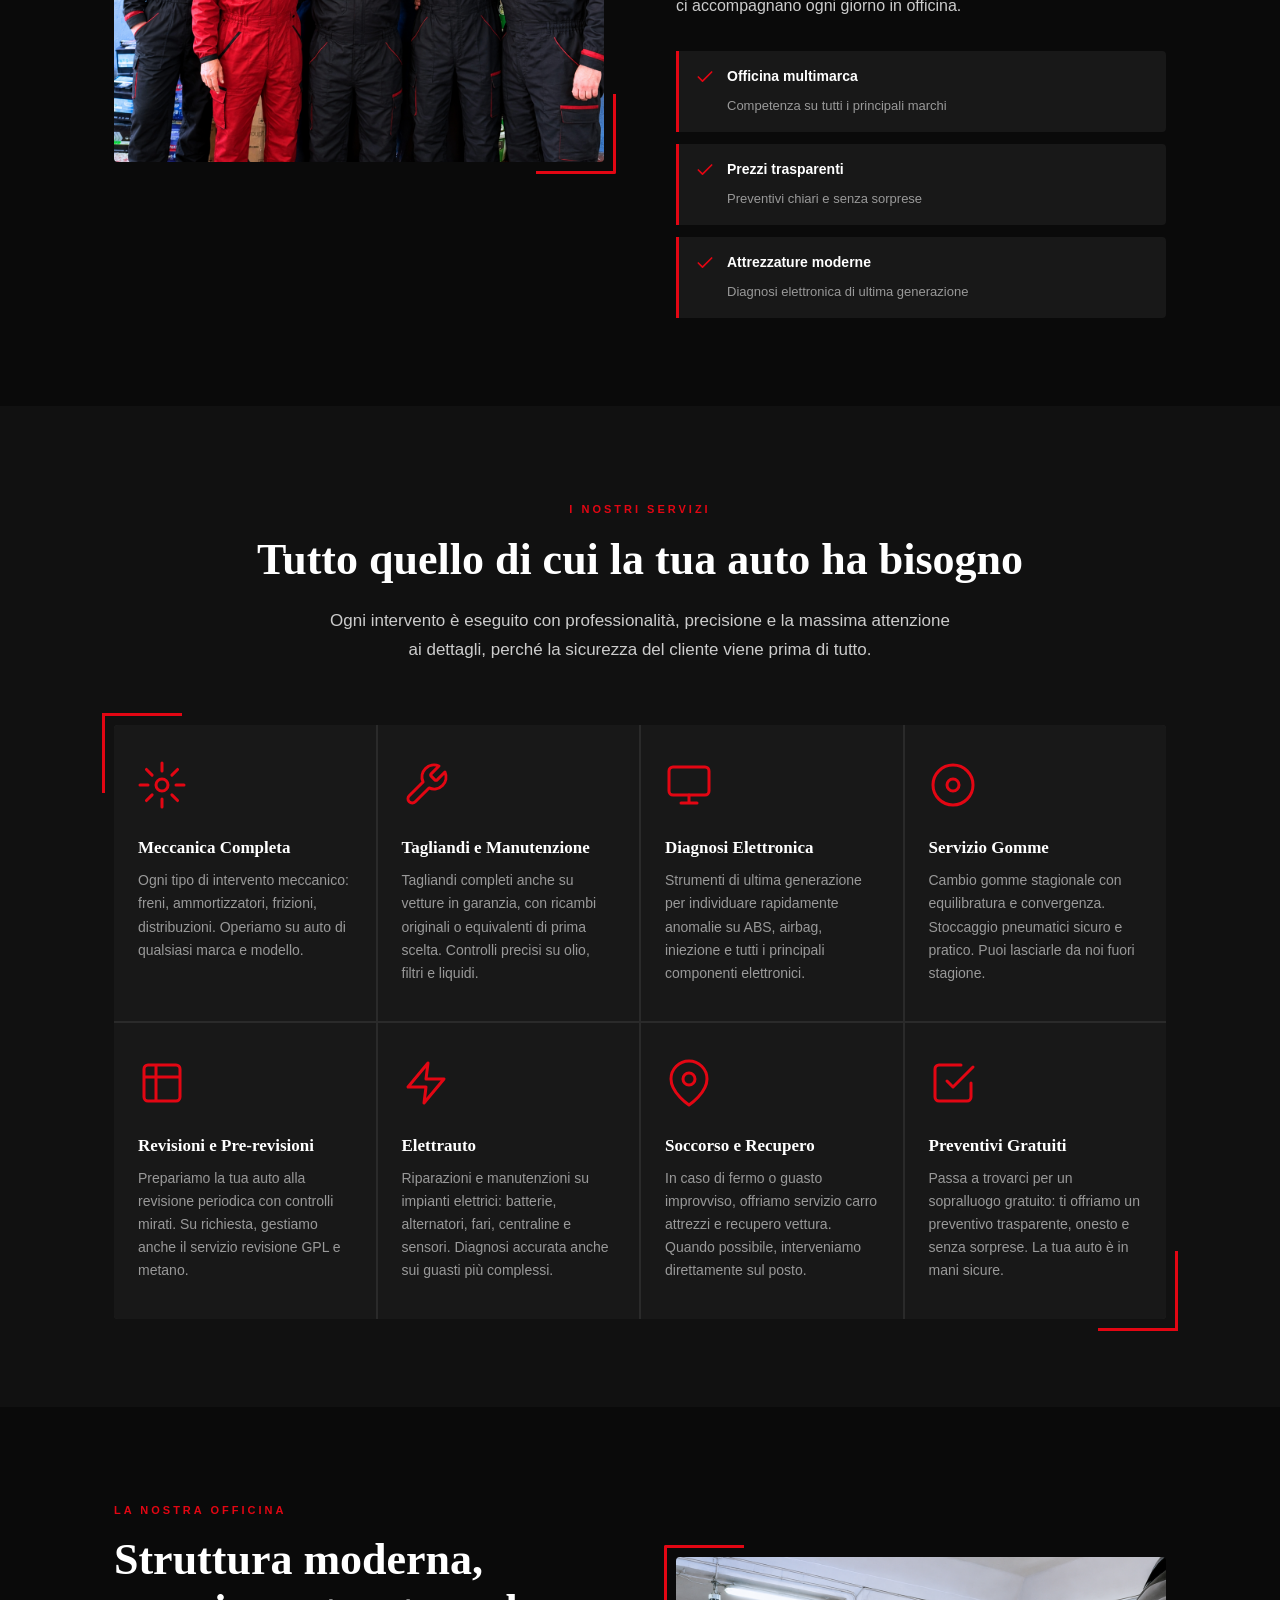
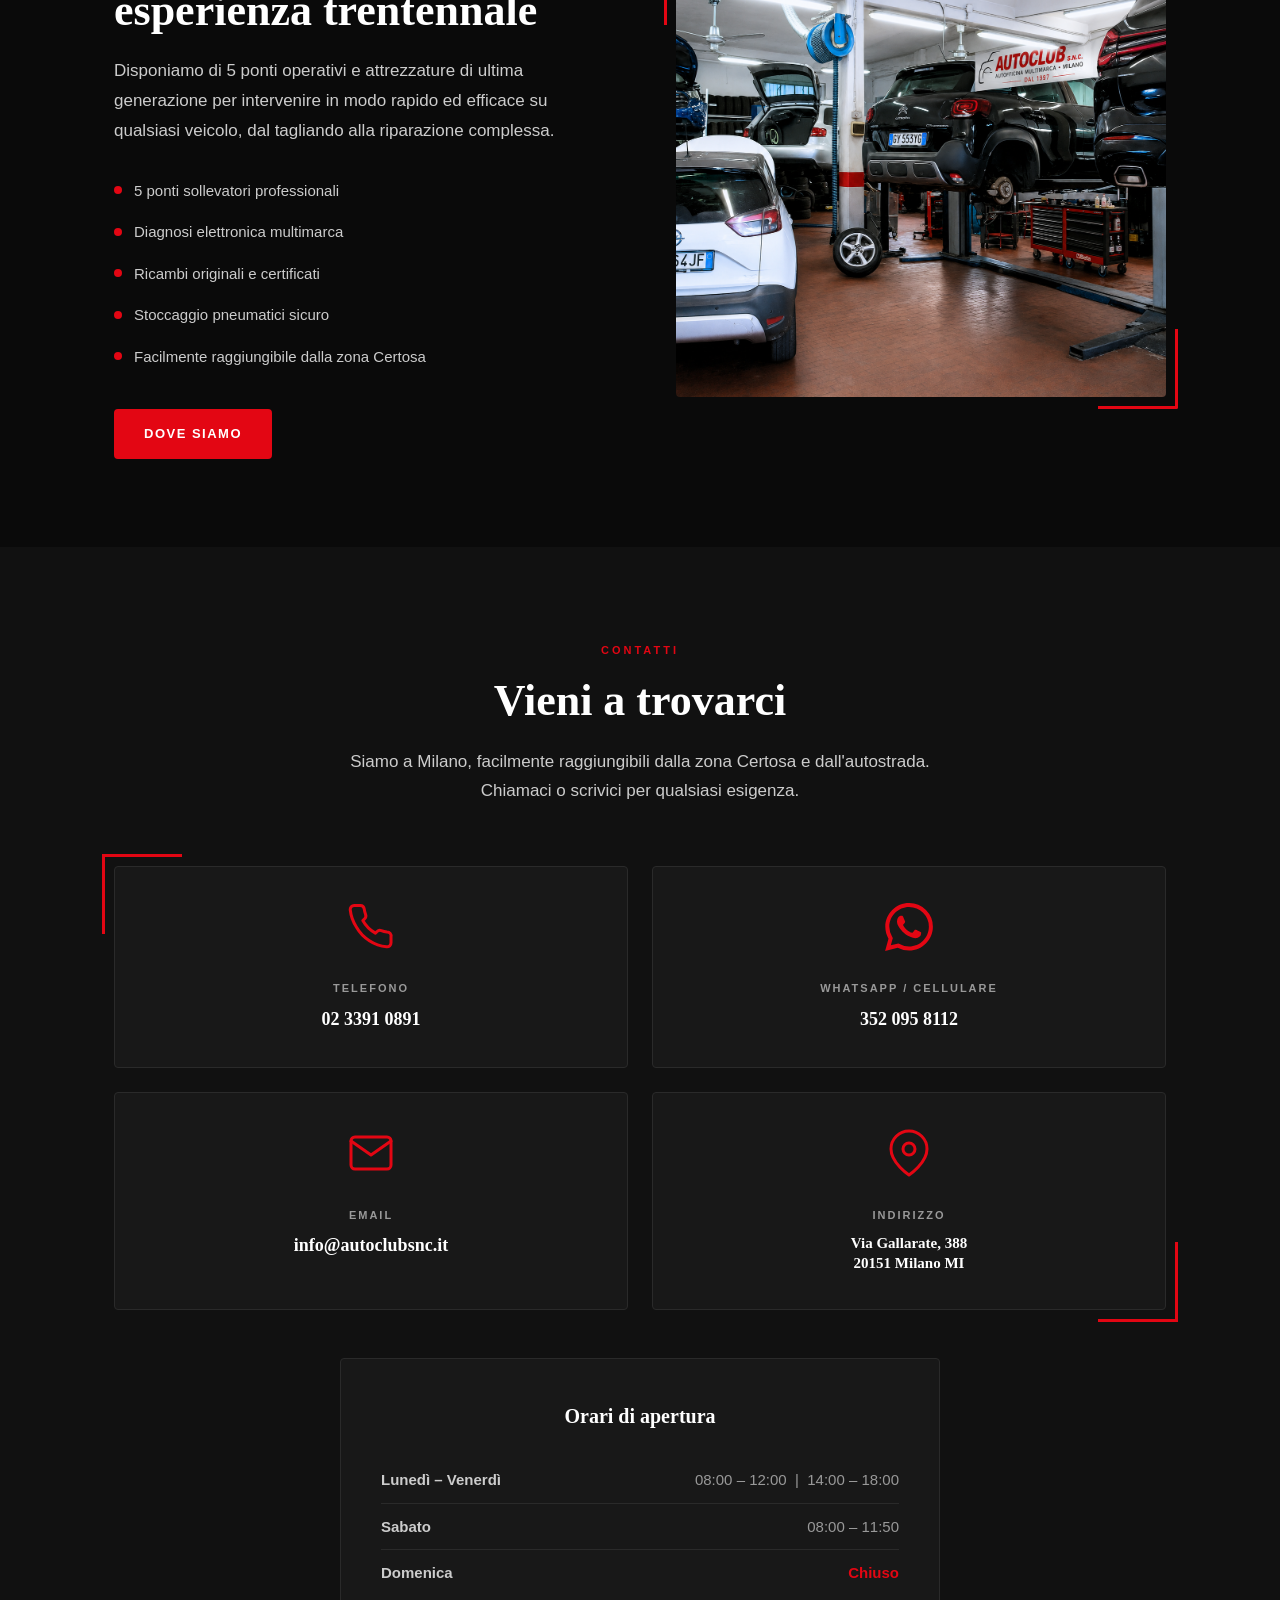
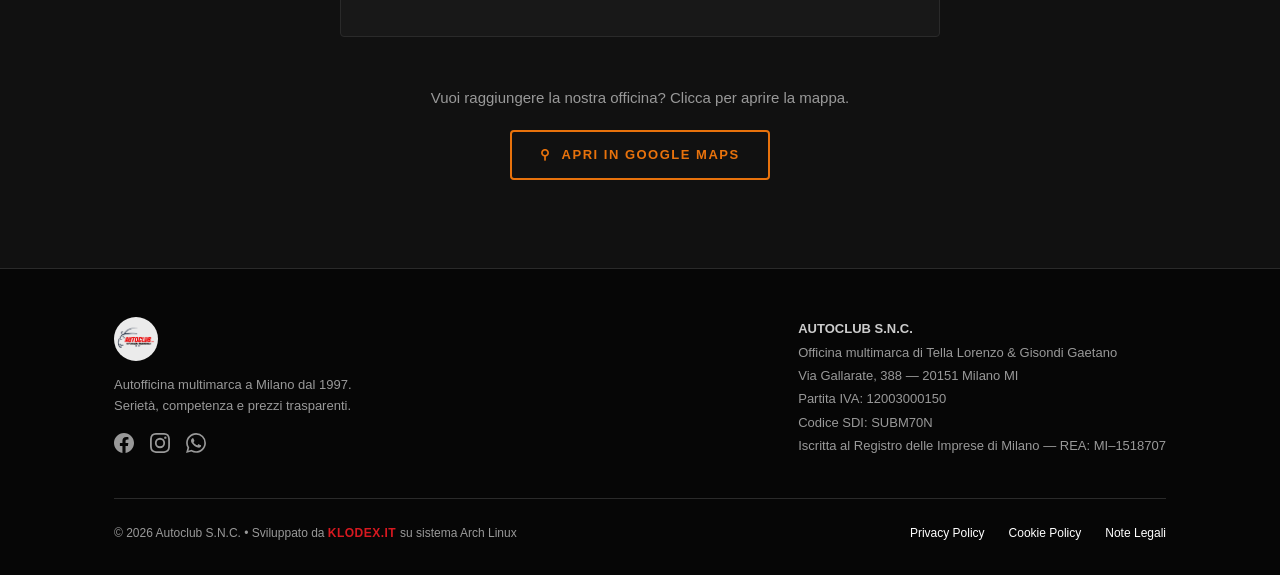
==== commit 409f2e49: "Add and replace file html" ====
--- a/index.html
+++ b/index.html
@@ -23,6 +23,7 @@
 
   <link rel="stylesheet" href="assets/style.css">
   <link rel="icon" type="image/png" href="/favicon.png">
+  <link rel="canonical" href="https://autoclubsnc.it/">
 </head>
 
 <body>
--- a/assets/style.css
+++ b/assets/style.css
@@ -1003,3 +1003,14 @@
   opacity: 1;
   transform: translateY(0);
 }
+.klodex-credit {
+  color: #d71920;
+  font-weight: 700;
+  text-decoration: none;
+  letter-spacing: 0.04em;
+}
+
+.klodex-credit:hover,
+.klodex-credit:focus-visible {
+  color: #ff3b47;
+}
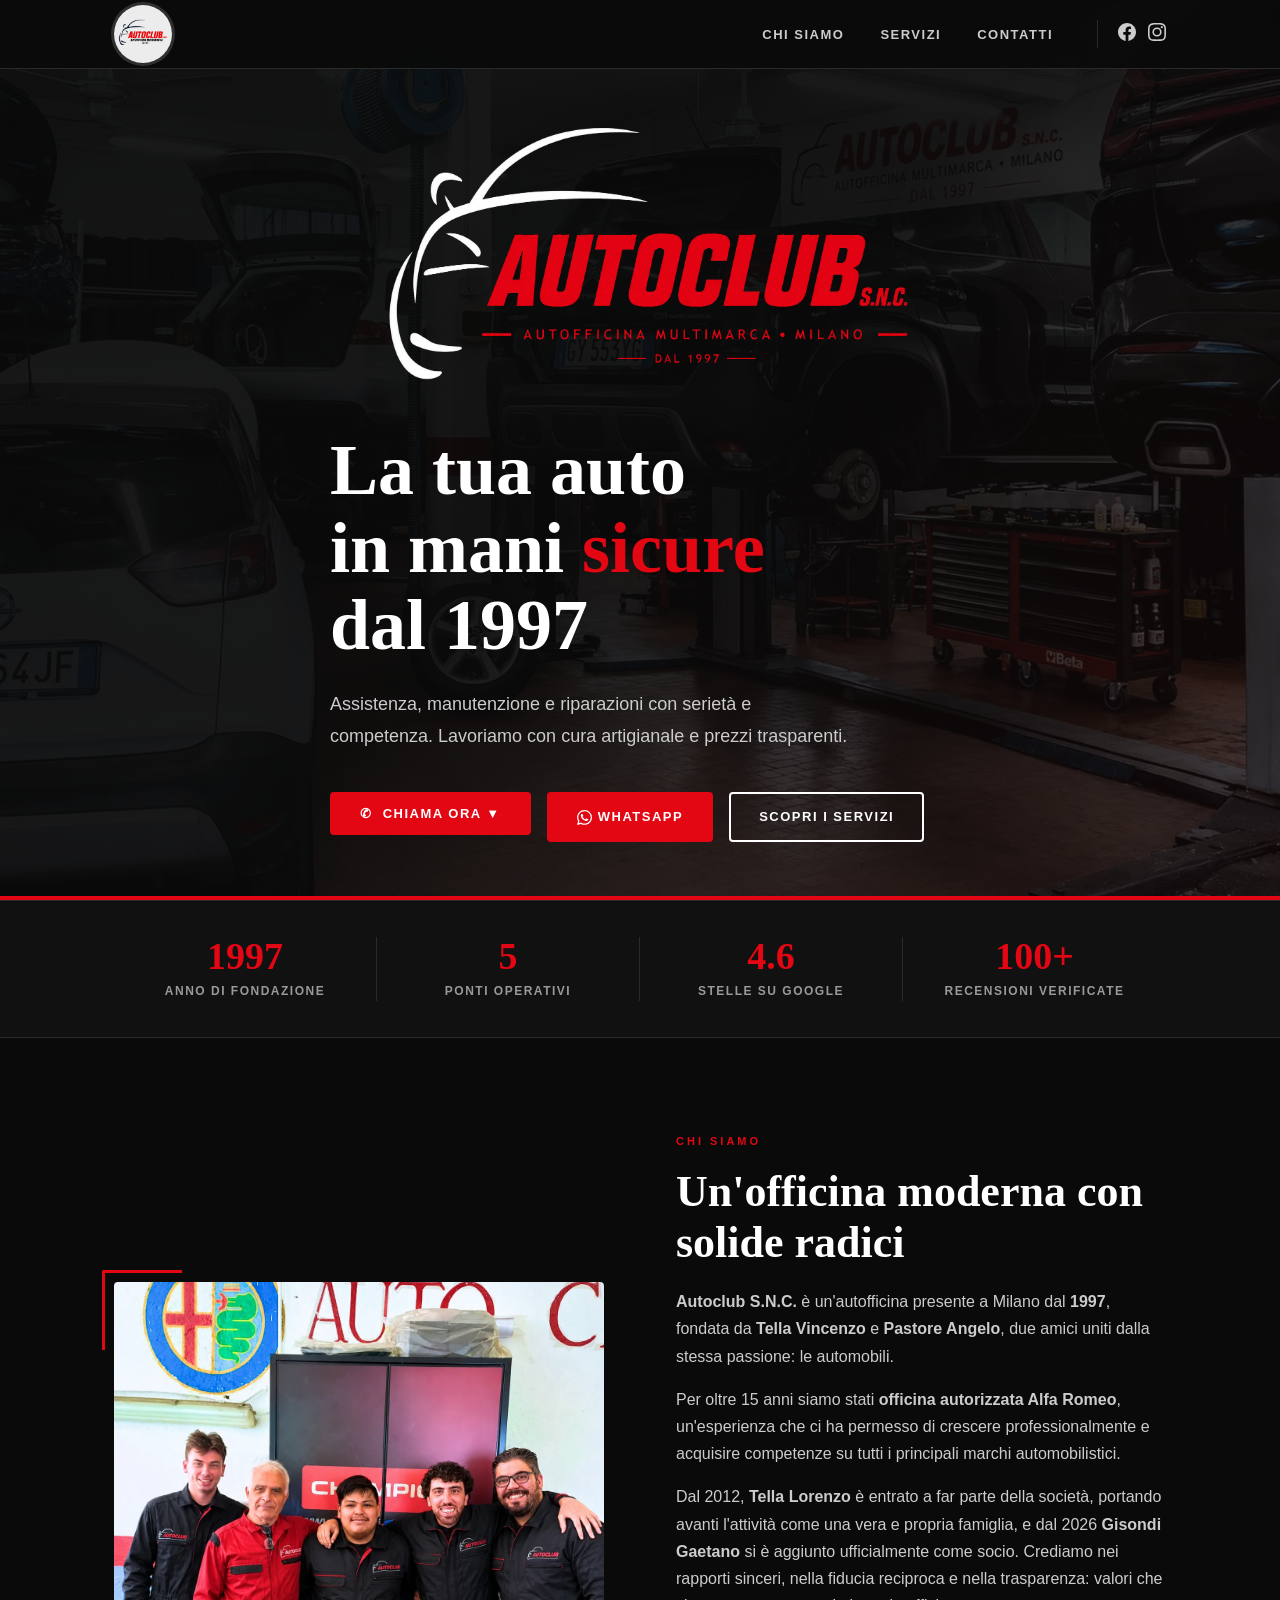
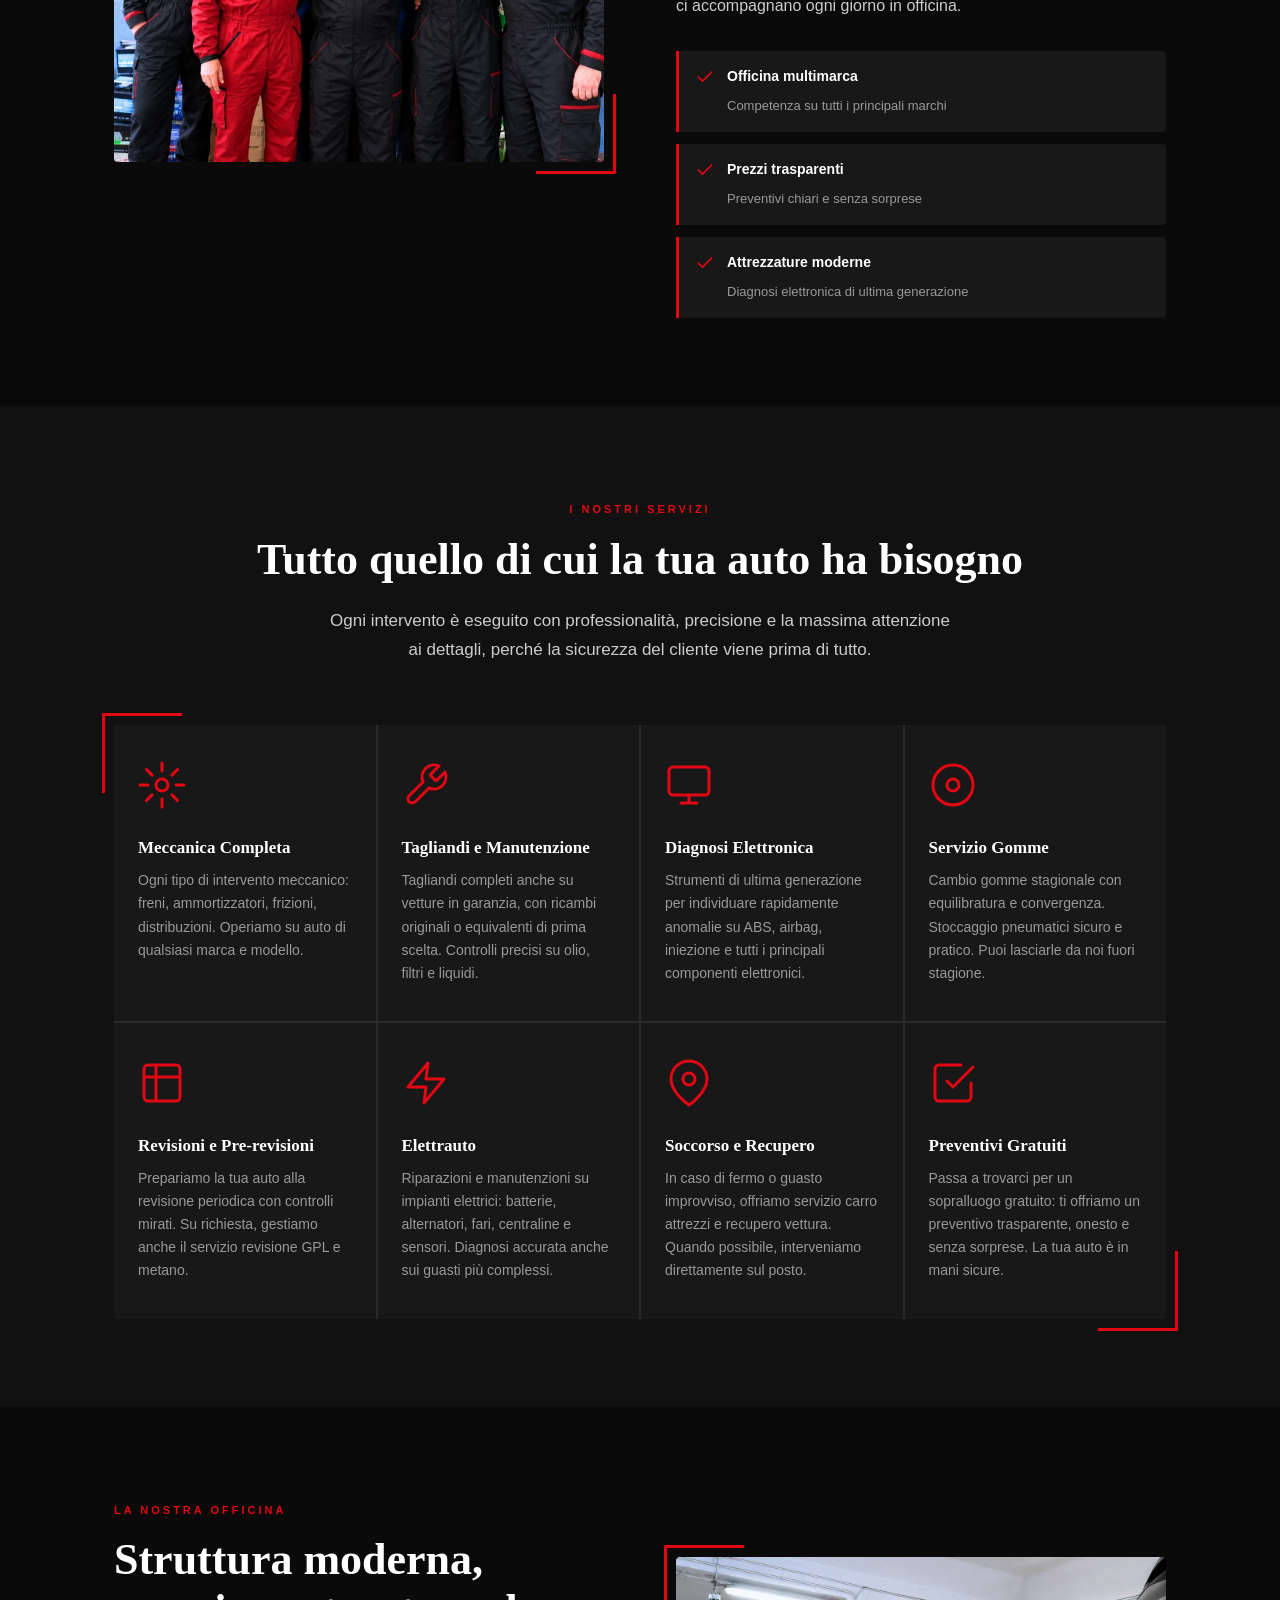
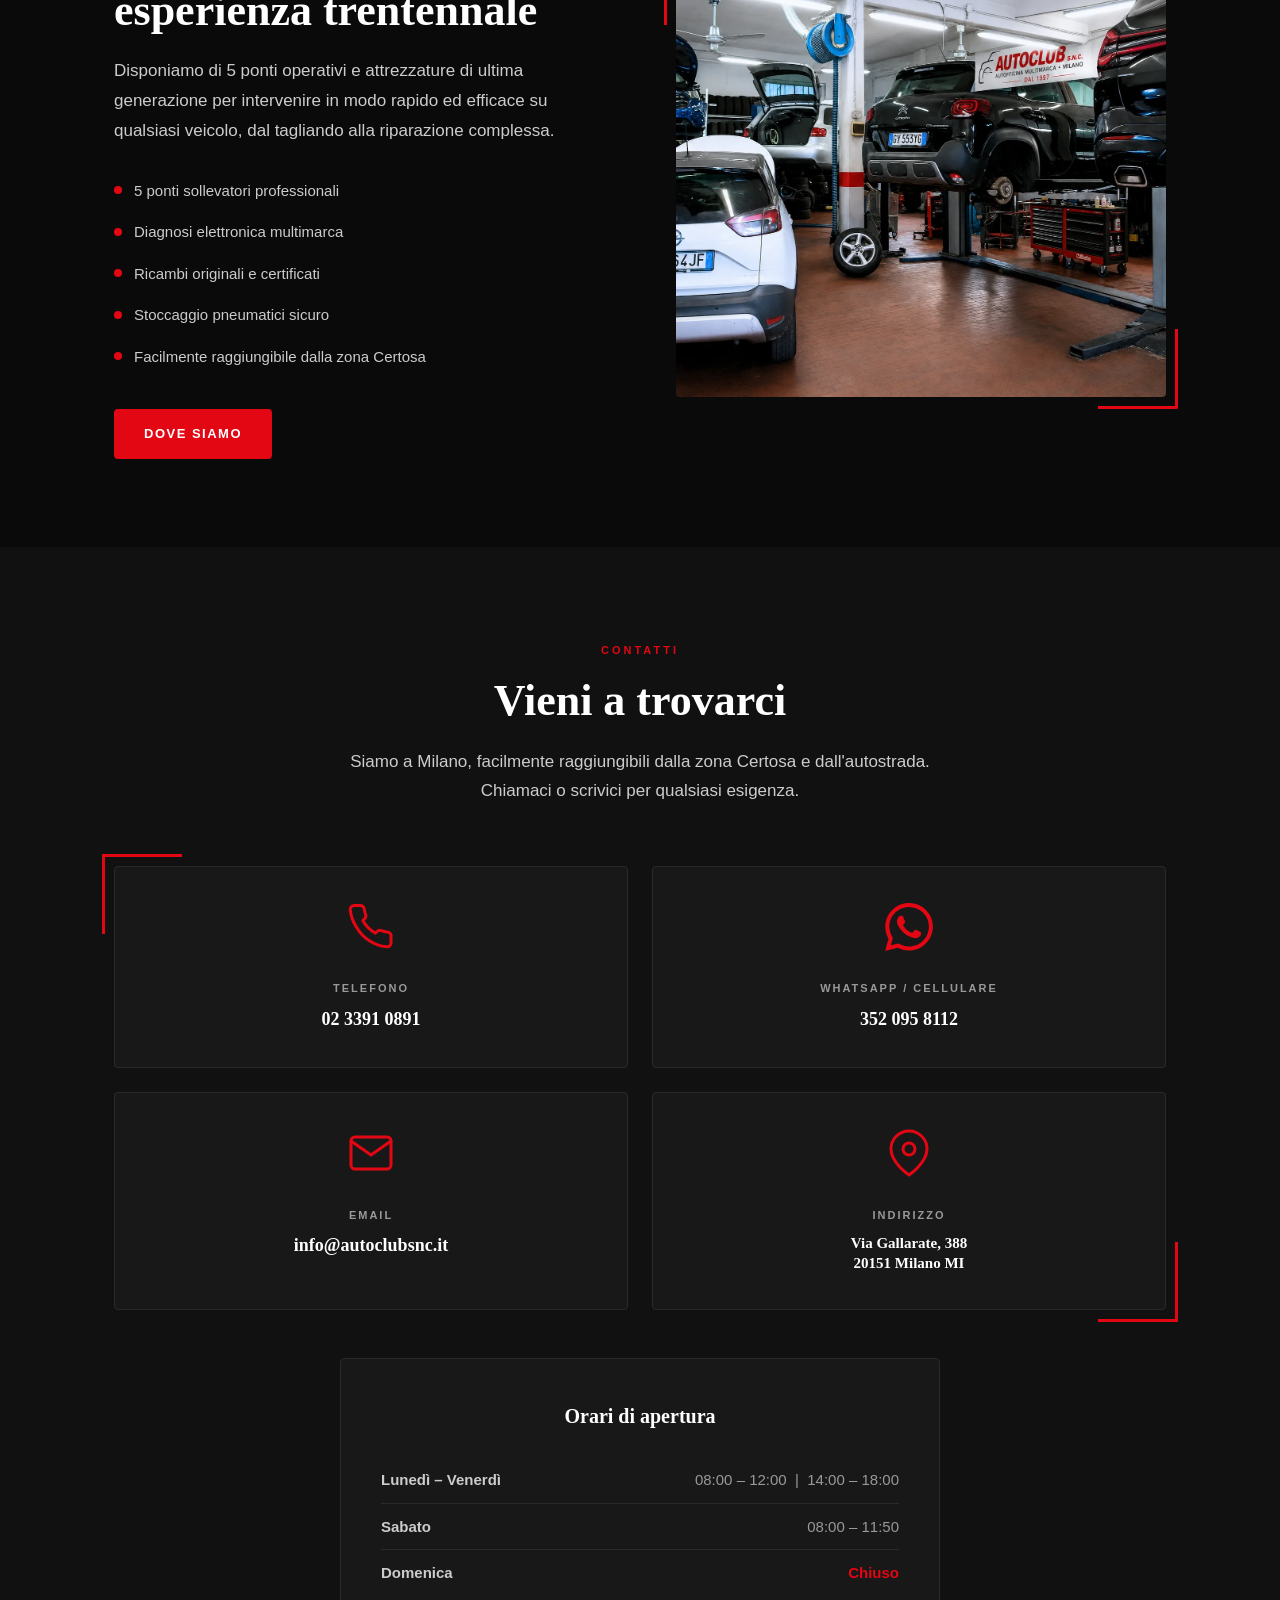
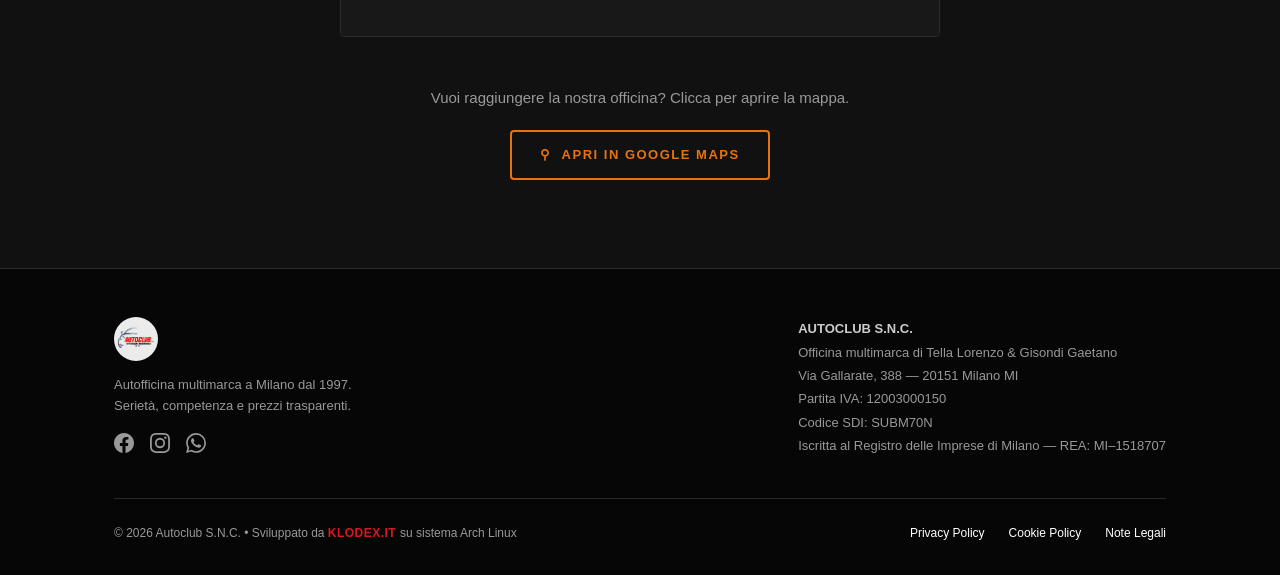
==== commit 74b2afb5: "Allinea sito alla migrazione OVH" ====
--- a/index.html
+++ b/index.html
@@ -32,7 +32,7 @@
 <nav id="navbar">
   <div class="container nav-inner">
     <a href="#hero" class="nav-logo" aria-label="Autoclub SNC - Home">
-      <img src="logo.png" alt="Autoclub SNC Logo">
+      <img src="logo.webp" alt="Autoclub SNC Logo">
     </a>
     <ul class="nav-links" id="navLinks">
       <li><a href="#chi-siamo">Chi Siamo</a></li>
@@ -59,7 +59,7 @@
   <div class="container">
     <div class="hero-content">
       <div class="hero-logo-main">
-        <img src="logo_home_trasp.png" alt="Autoclub S.N.C. — Autofficina Multimarca Milano">
+        <img src="logo_home_trasp.webp" alt="Autoclub S.N.C. — Autofficina Multimarca Milano">
       </div>
       <h1 class="hero-title">
         La tua auto<br>in mani <em>sicure</em><br>dal 1997
@@ -123,7 +123,7 @@
   <div class="container">
     <div class="chi-grid">
       <div class="chi-img fade-in">
-        <img src="squadra.png" alt="Il team di Autoclub SNC" loading="lazy">
+        <img src="squadra.webp" alt="Il team di Autoclub SNC" loading="lazy">
       </div>
       <div class="chi-text fade-in">
         <span class="section-label">Chi Siamo</span>
@@ -273,7 +273,7 @@
         <a href="#contatti" class="btn btn-red">Dove siamo</a>
       </div>
       <div class="officina-img fade-in">
-        <img src="officina1.png" alt="Interno dell'officina Autoclub SNC" loading="lazy">
+        <img src="officina1.webp" alt="Interno dell'officina Autoclub SNC" loading="lazy">
       </div>
     </div>
   </div>
@@ -365,7 +365,7 @@
   <div class="container">
     <div class="footer-top">
       <div class="footer-brand">
-        <img src="logo.png" alt="Autoclub SNC">
+        <img src="logo.webp" alt="Autoclub SNC">
         <p>Autofficina multimarca a Milano dal 1997. Serietà, competenza e prezzi trasparenti.</p>
         <div class="footer-social">
           <a href="https://www.facebook.com/autoclubsnc" target="_blank" rel="noopener noreferrer" aria-label="Facebook" class="footer-social-link">
--- a/assets/style.css
+++ b/assets/style.css
@@ -321,7 +321,7 @@
 .hero-bg {
   position: absolute;
   inset: 0;
-  background-image: url('../officina1.png');
+  background-image: url('../officina1.webp');
   background-size: cover;
   background-position: center;
   opacity: 0.42;
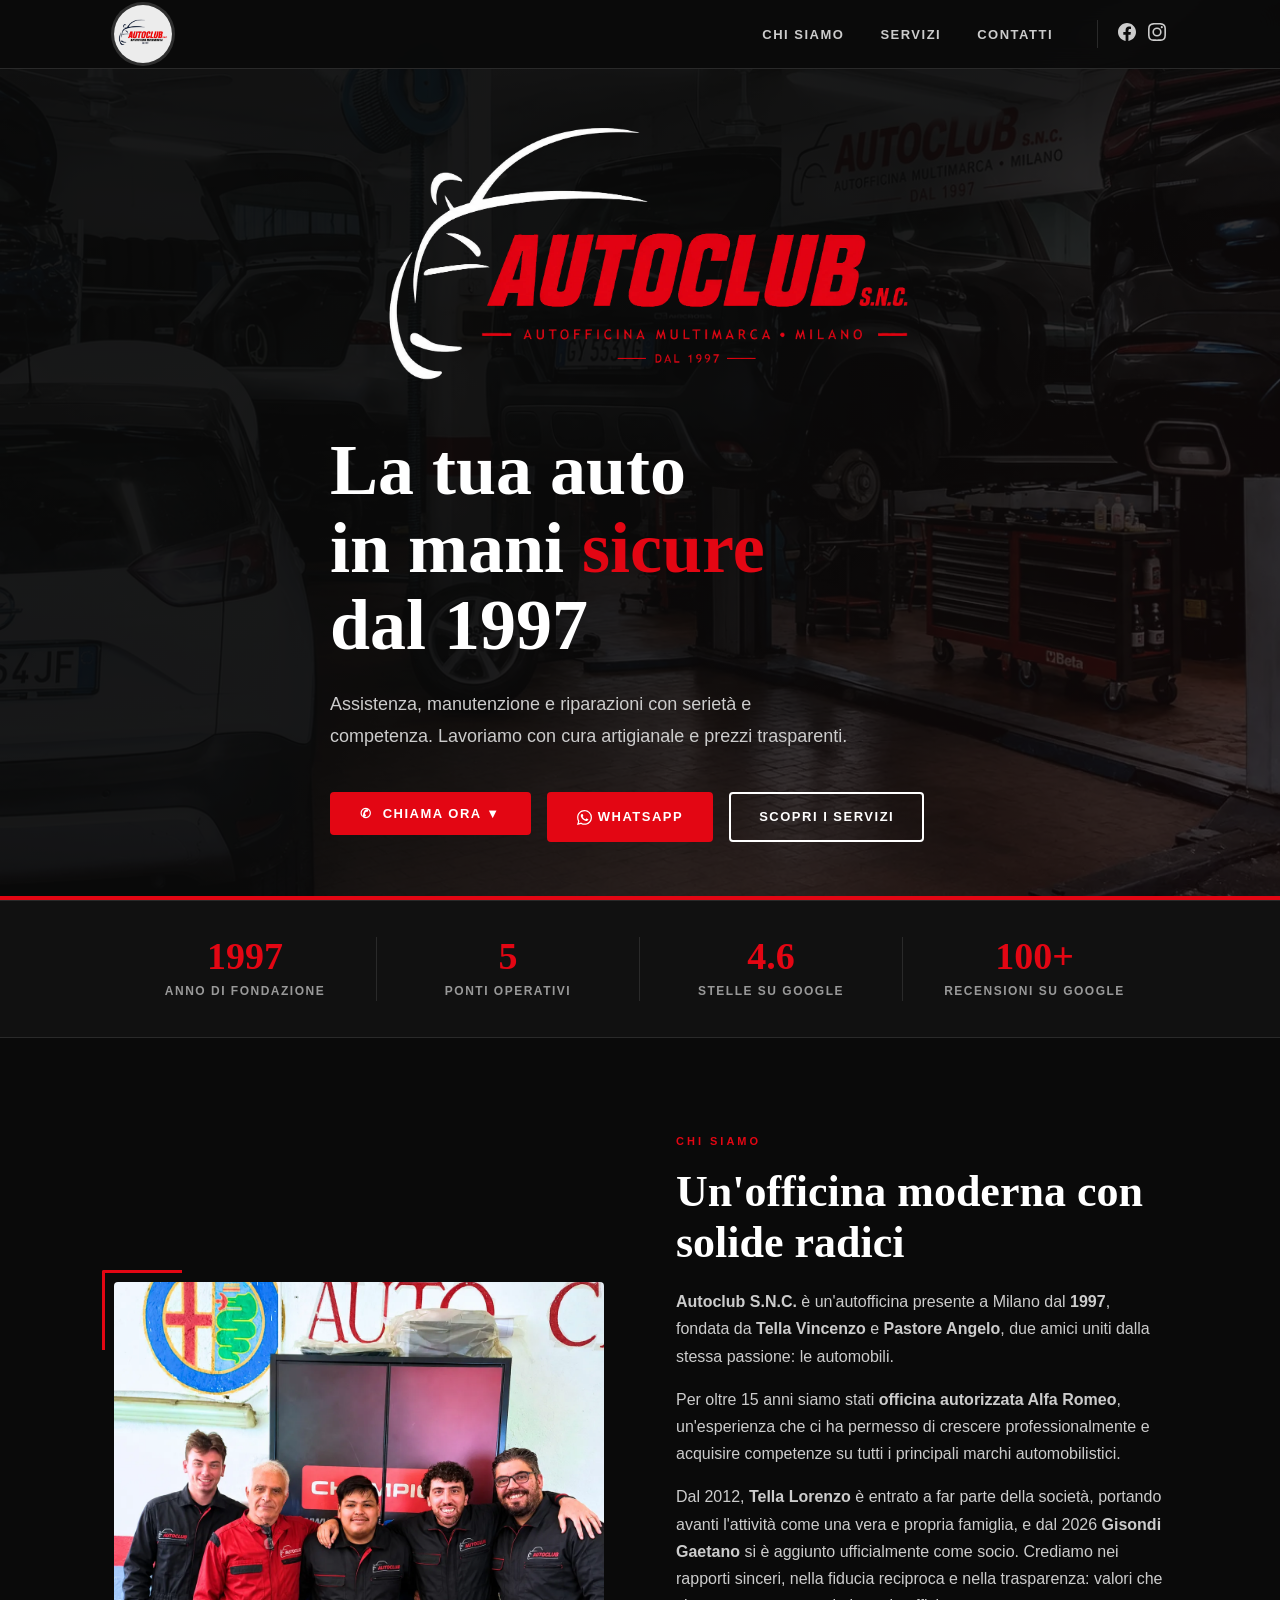
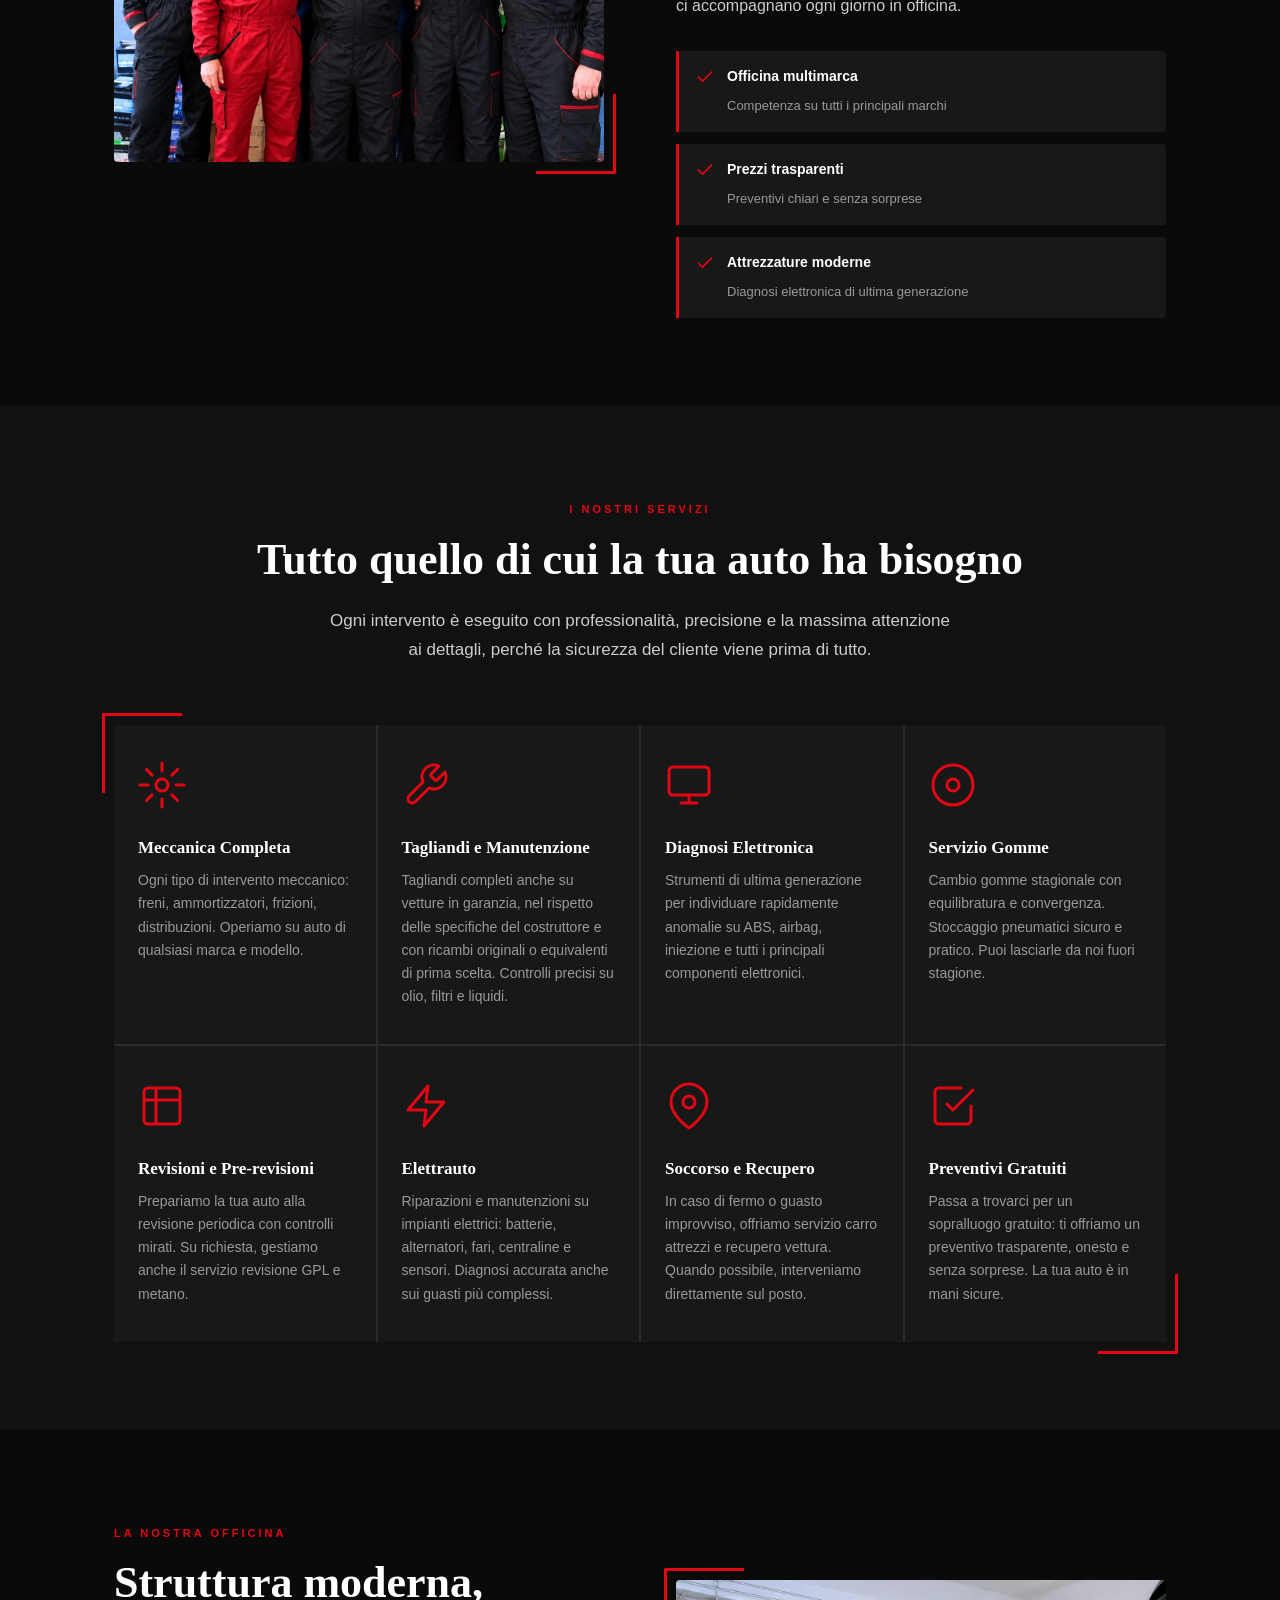
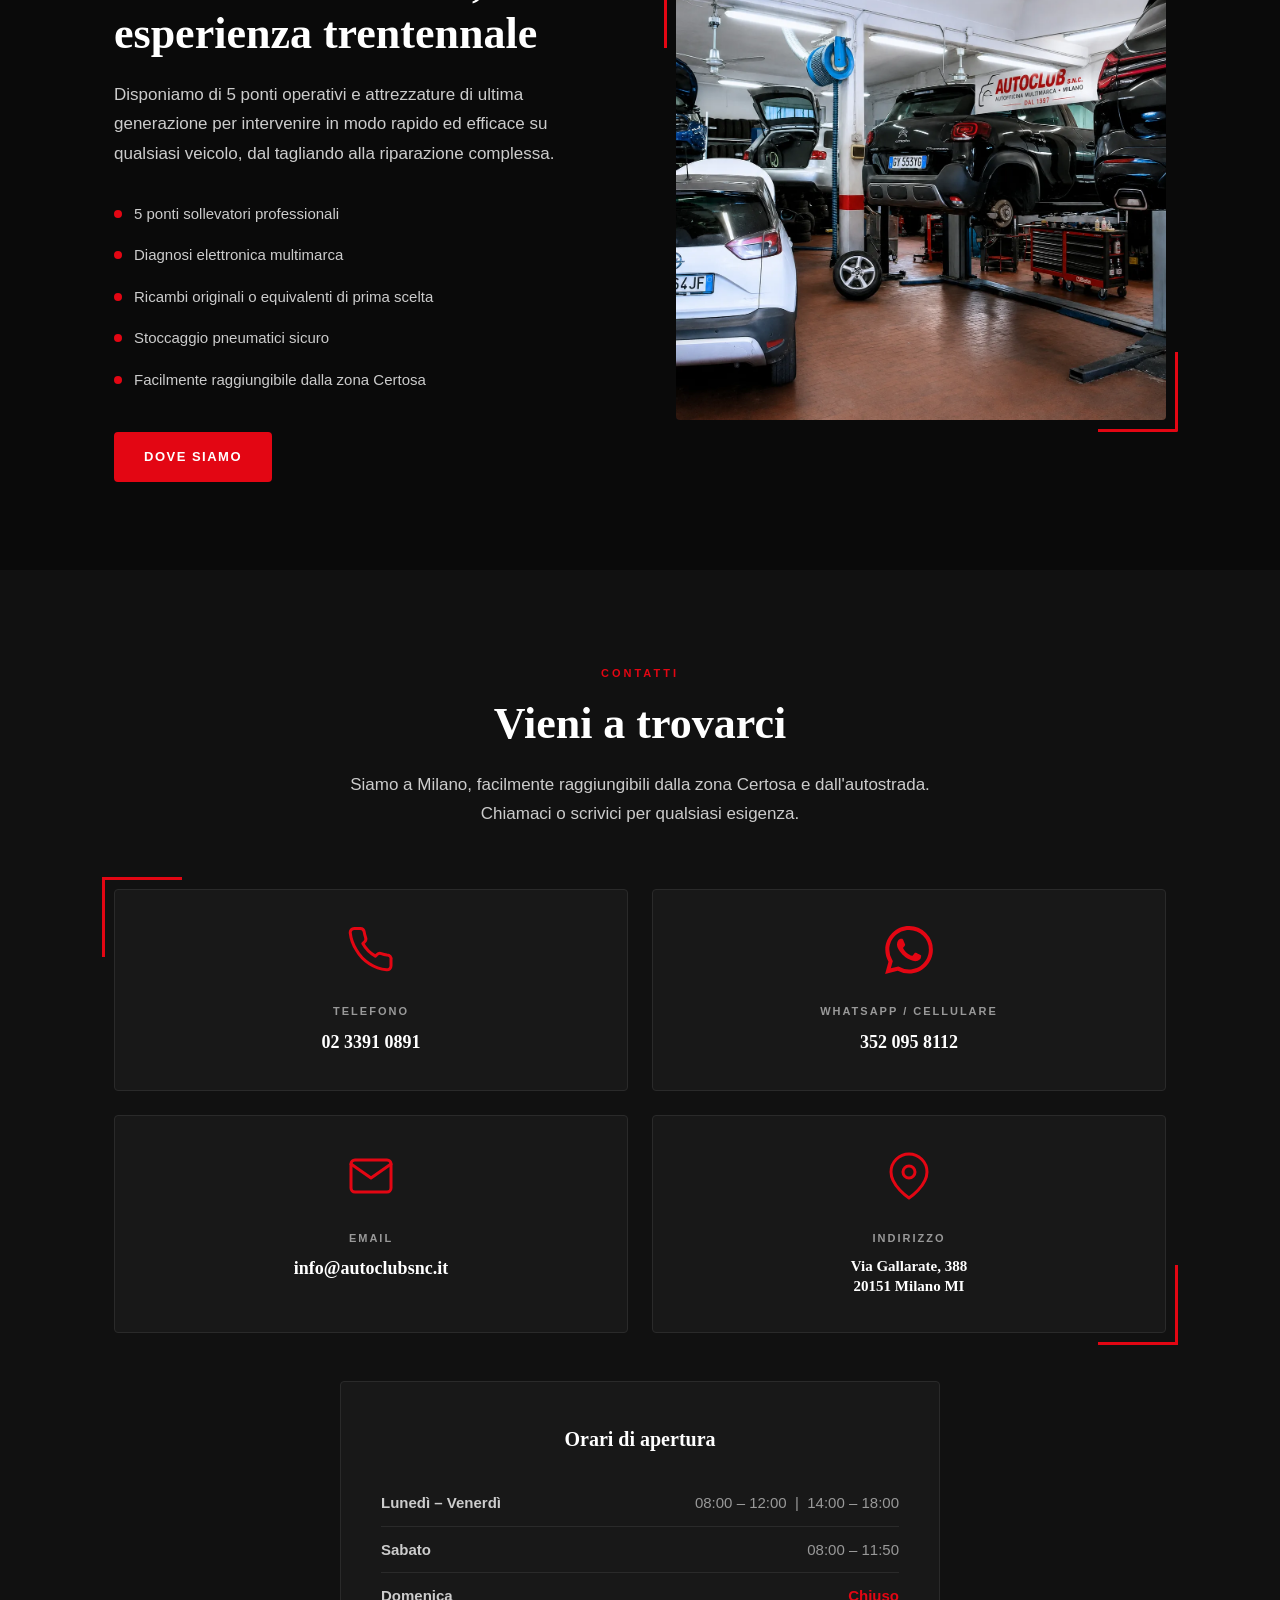
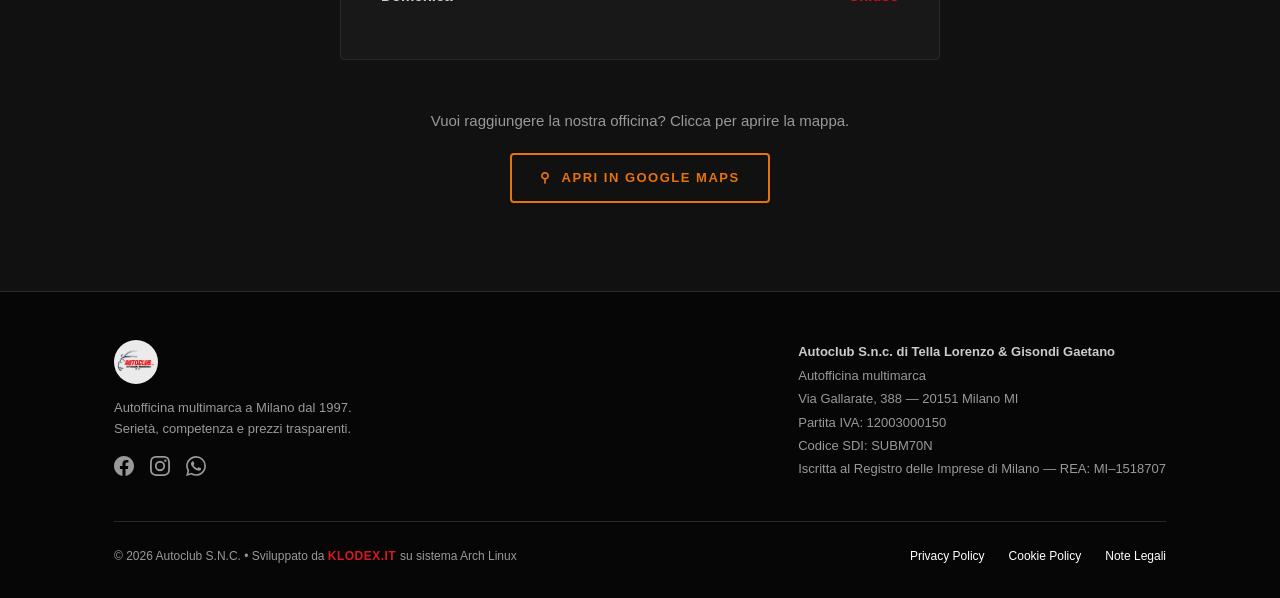
==== commit 9827a4de: "Aggiorna testi legali e informazioni sito 2026" ====
--- a/index.html
+++ b/index.html
@@ -112,7 +112,7 @@
       </div>
       <div class="stat-item fade-in">
         <div class="stat-number">100+</div>
-        <div class="stat-label">Recensioni verificate</div>
+        <div class="stat-label">Recensioni su Google</div>
       </div>
     </div>
   </div>
@@ -198,7 +198,7 @@
           <path d="M14.7 6.3a1 1 0 0 0 0 1.4l1.6 1.6a1 1 0 0 0 1.4 0l3.77-3.77a6 6 0 0 1-7.94 7.94l-6.91 6.91a2.12 2.12 0 0 1-3-3l6.91-6.91a6 6 0 0 1 7.94-7.94l-3.76 3.76z"/>
         </svg>
         <div class="servizio-title">Tagliandi e Manutenzione</div>
-        <p class="servizio-desc">Tagliandi completi anche su vetture in garanzia, con ricambi originali o equivalenti di prima scelta. Controlli precisi su olio, filtri e liquidi.</p>
+        <p class="servizio-desc">Tagliandi completi anche su vetture in garanzia, nel rispetto delle specifiche del costruttore e con ricambi originali o equivalenti di prima scelta. Controlli precisi su olio, filtri e liquidi.</p>
       </div>
 
       <div class="servizio-card fade-in">
@@ -266,7 +266,7 @@
         <ul class="feature-list">
           <li class="feature-item"><span class="feature-dot"></span>5 ponti sollevatori professionali</li>
           <li class="feature-item"><span class="feature-dot"></span>Diagnosi elettronica multimarca</li>
-          <li class="feature-item"><span class="feature-dot"></span>Ricambi originali e certificati</li>
+          <li class="feature-item"><span class="feature-dot"></span>Ricambi originali o equivalenti di prima scelta</li>
           <li class="feature-item"><span class="feature-dot"></span>Stoccaggio pneumatici sicuro</li>
           <li class="feature-item"><span class="feature-dot"></span>Facilmente raggiungibile dalla zona Certosa</li>
         </ul>
@@ -381,8 +381,8 @@
       </div>
       <div class="footer-legal-info">
         <p>
-          <strong>AUTOCLUB S.N.C.</strong><br>
-          Officina multimarca di Tella Lorenzo &amp; Gisondi Gaetano<br>
+          <strong>Autoclub S.n.c. di Tella Lorenzo &amp; Gisondi Gaetano</strong><br>
+        Autofficina multimarca<br>
           Via Gallarate, 388 — 20151 Milano MI<br>
           Partita IVA: 12003000150<br>
           Codice SDI: SUBM70N<br>
